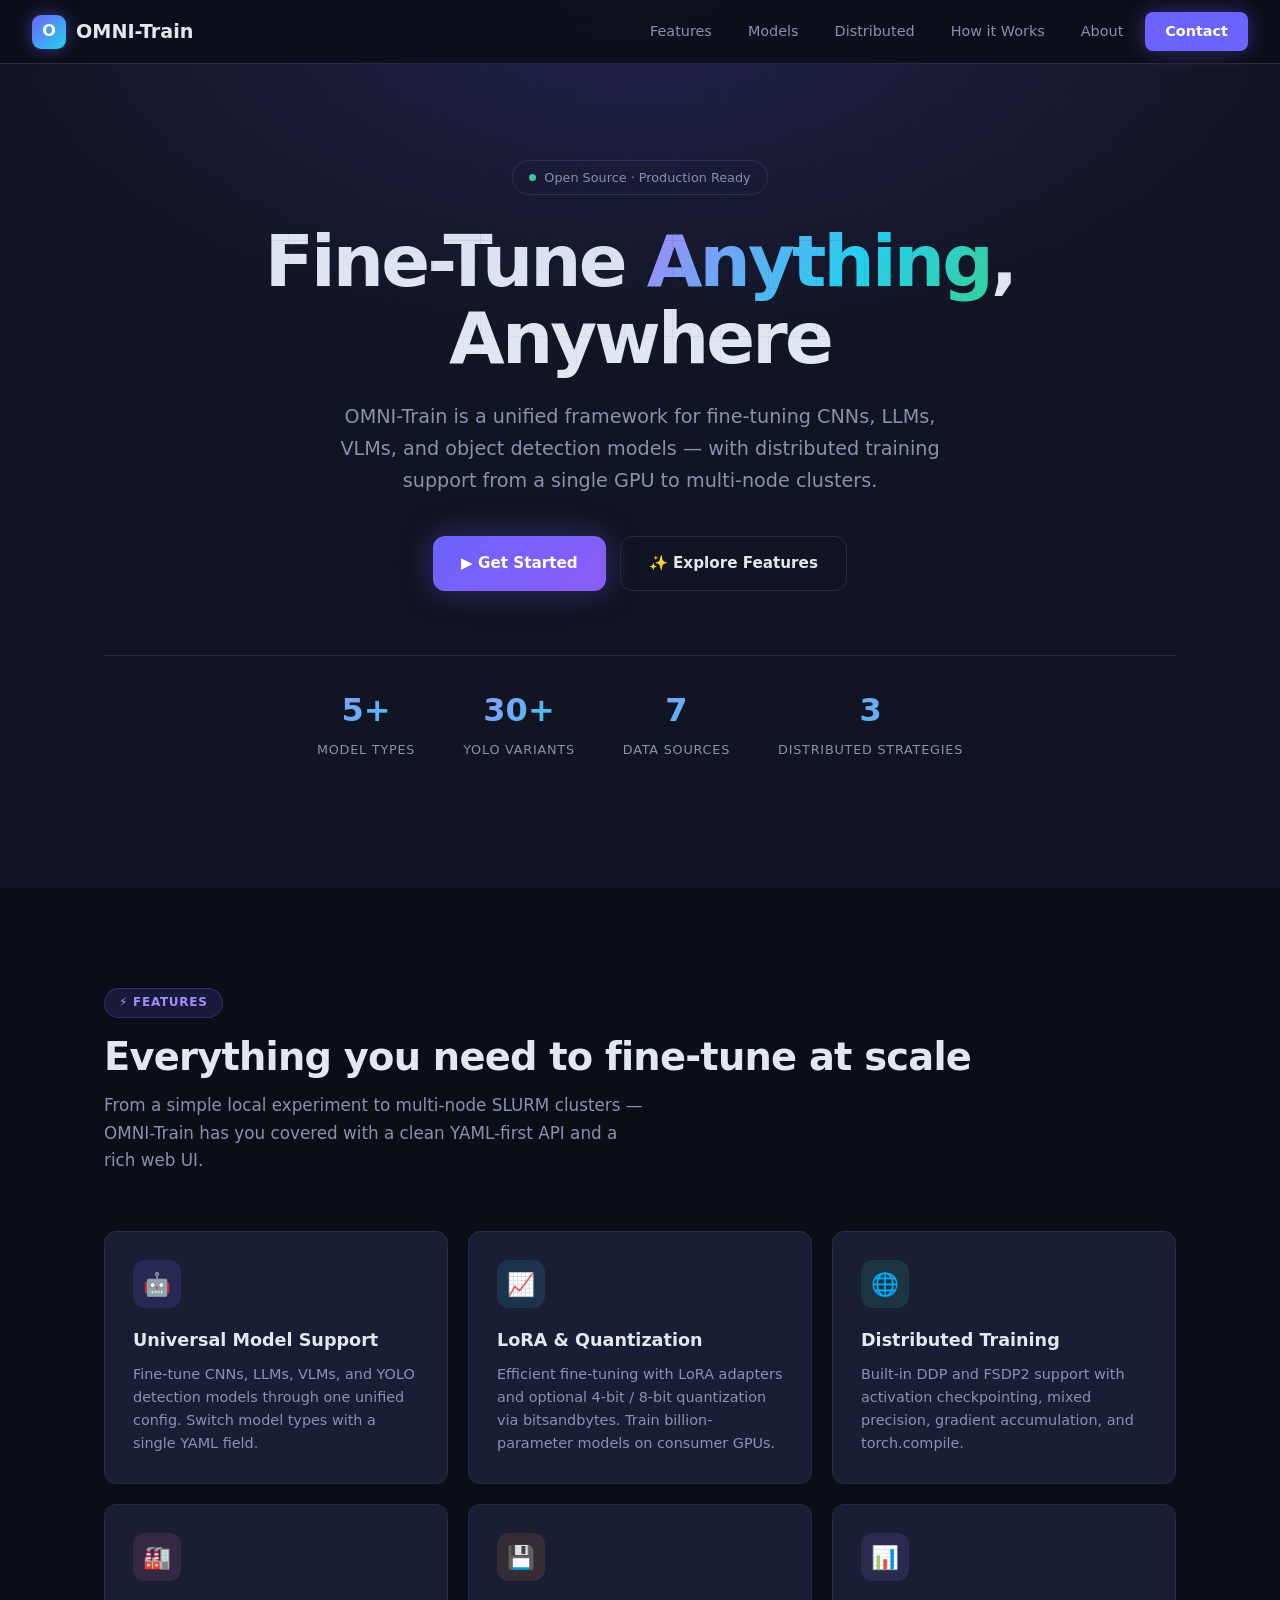
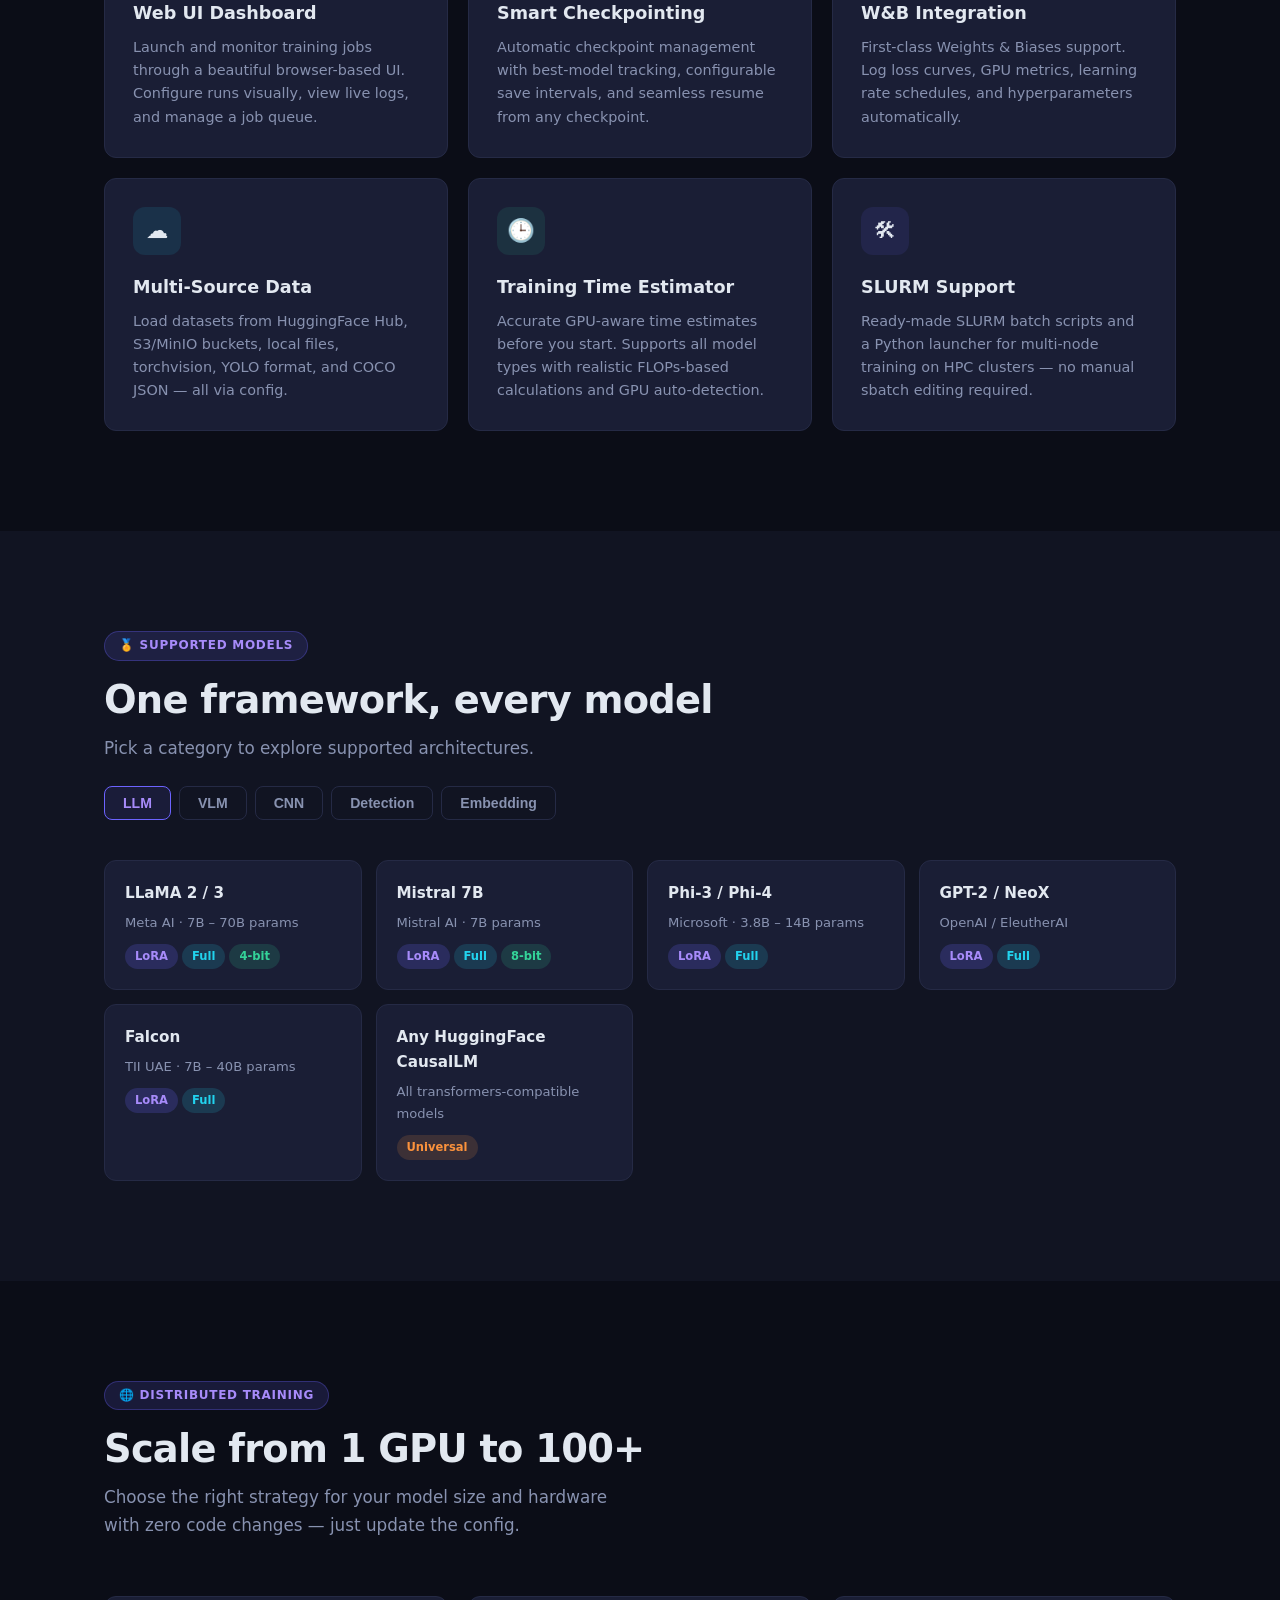
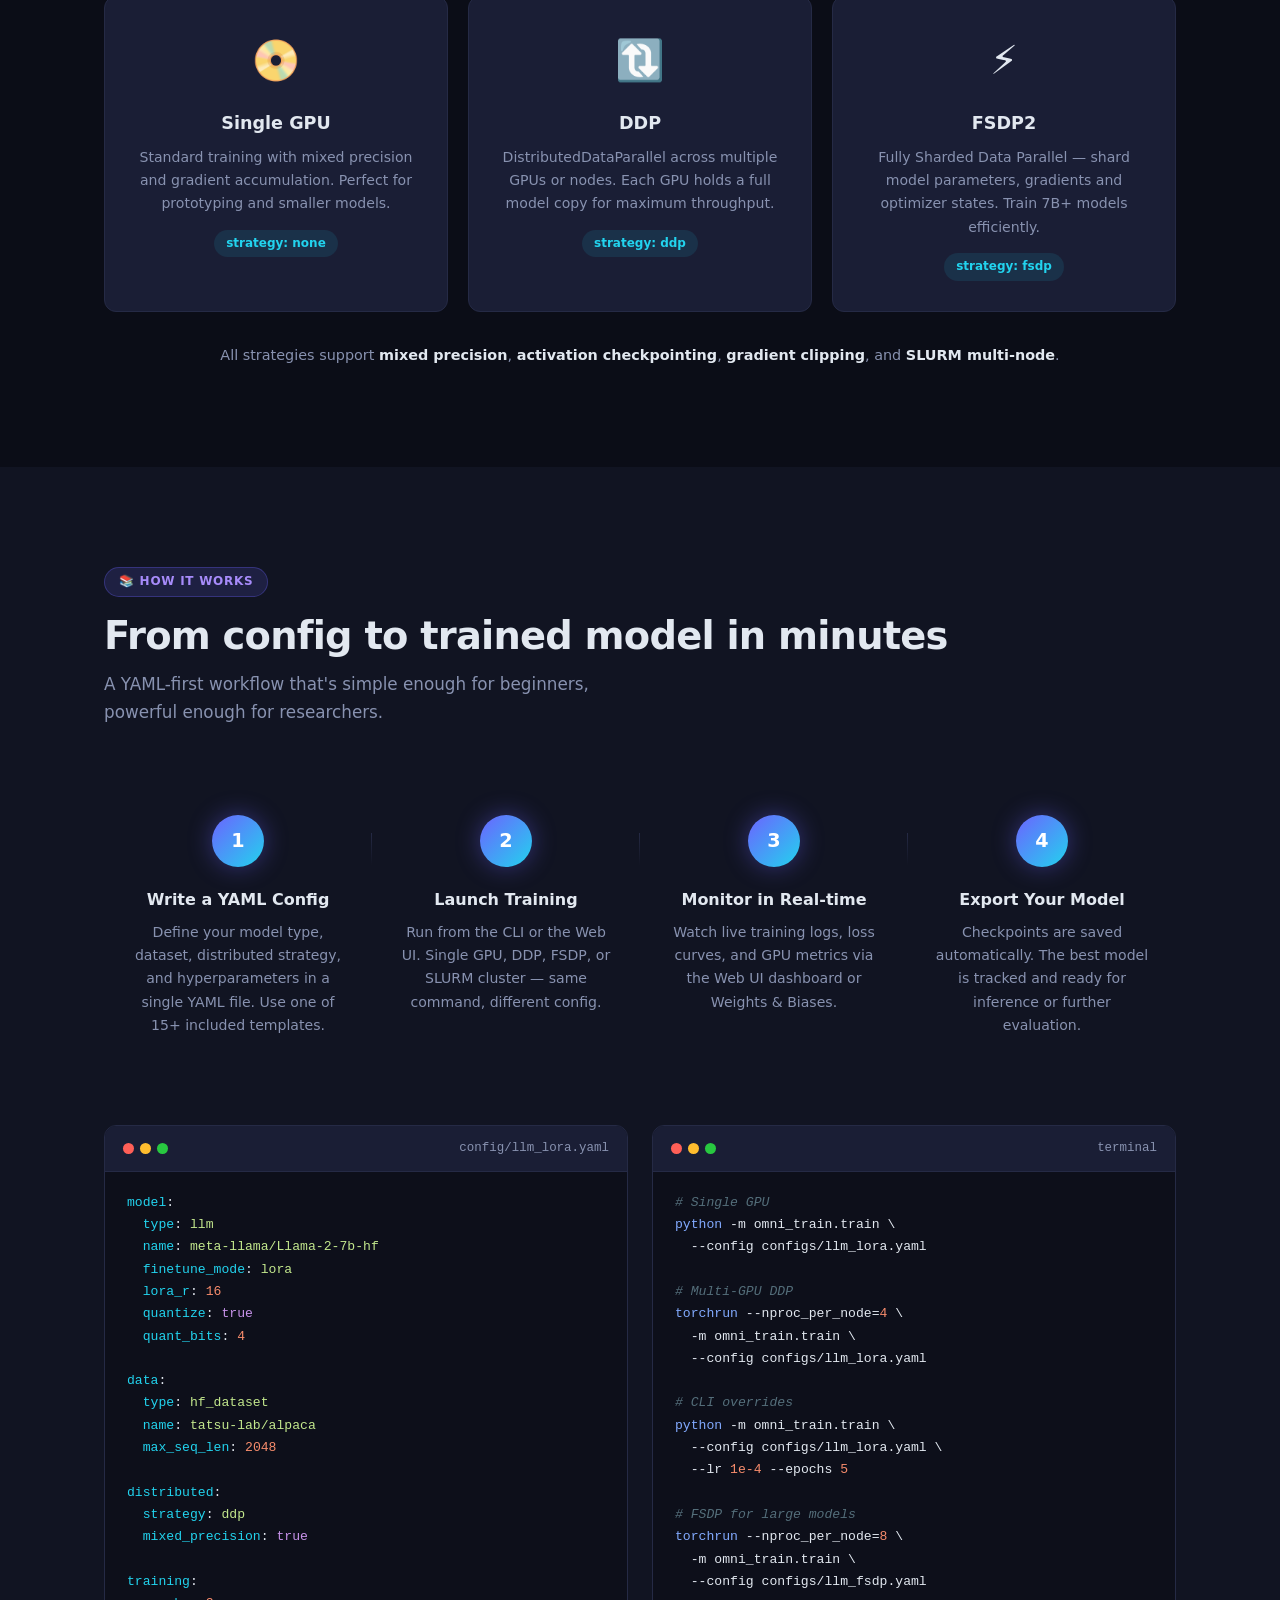
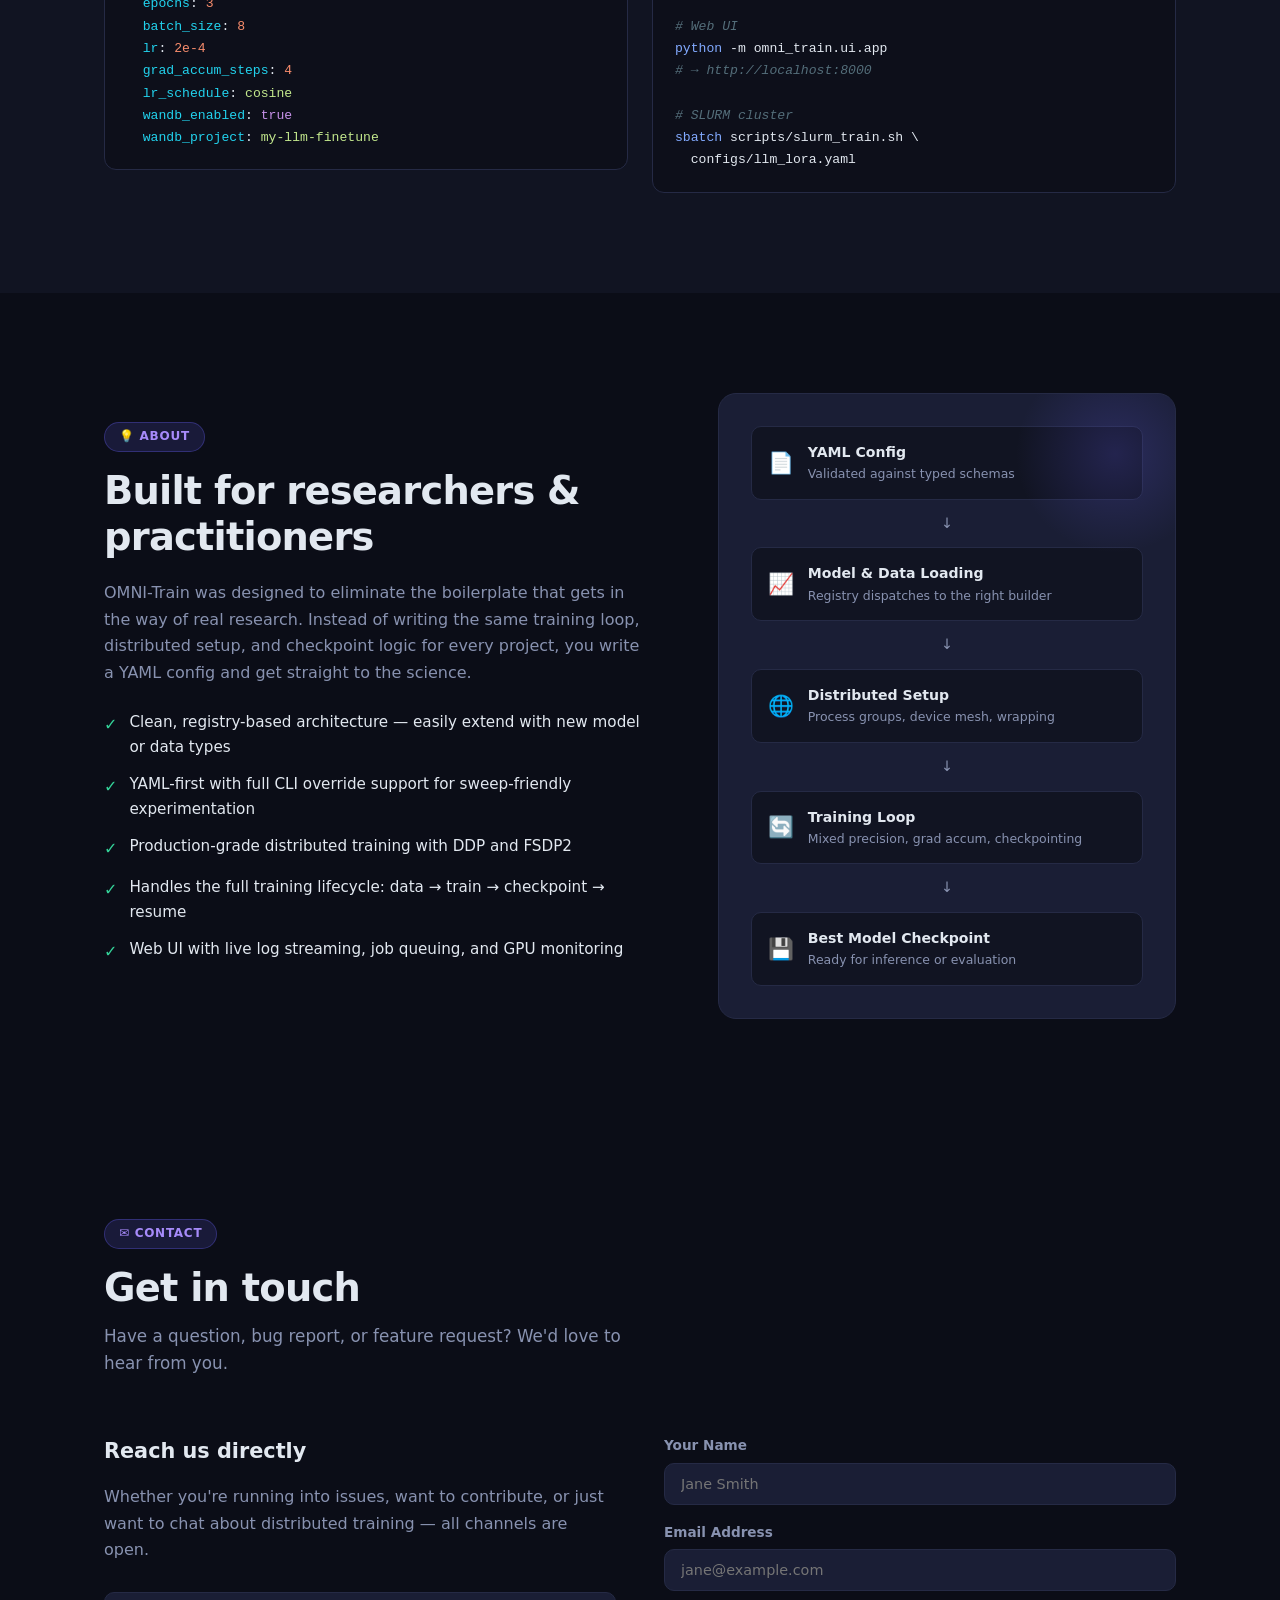
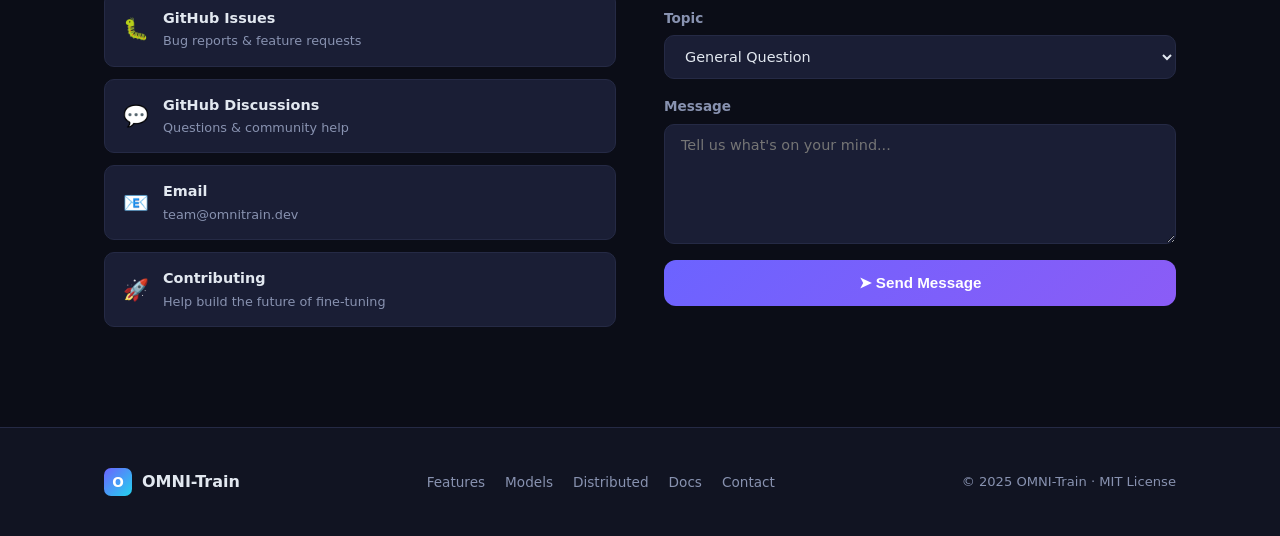
==== site/index.html @ 0132df5e "Fix error handling for FSDP and quantization configuration Updated the error handling in the build_a" ====
<!DOCTYPE html>
<html lang="en">
<head>
  <meta charset="UTF-8" />
  <meta name="viewport" content="width=device-width, initial-scale=1.0" />
  <title>OMNI-Train — Fine-Tune Anything, Anywhere</title>
  <style>
    /* ── Reset & Base ── */
    *, *::before, *::after { box-sizing: border-box; margin: 0; padding: 0; }
    :root {
      --bg:        #0b0d17;
      --bg2:       #111422;
      --bg3:       #161929;
      --card:      #1a1e35;
      --border:    #252a45;
      --accent:    #6c63ff;
      --accent2:   #a78bfa;
      --teal:      #22d3ee;
      --green:     #34d399;
      --pink:      #f472b6;
      --orange:    #fb923c;
      --text:      #e2e8f0;
      --muted:     #8892b0;
      --radius:    12px;
      --shadow:    0 8px 32px rgba(0,0,0,.45);
    }
    html { scroll-behavior: smooth; }
    body {
      background: var(--bg);
      color: var(--text);
      font-family: 'Segoe UI', system-ui, -apple-system, sans-serif;
      line-height: 1.65;
      overflow-x: hidden;
    }
    a { color: var(--accent2); text-decoration: none; transition: color .2s; }
    a:hover { color: var(--teal); }

    /* ── Scrollbar ── */
    ::-webkit-scrollbar { width: 6px; }
    ::-webkit-scrollbar-track { background: var(--bg); }
    ::-webkit-scrollbar-thumb { background: var(--border); border-radius: 99px; }

    /* ── Utilities ── */
    .container { max-width: 1120px; margin: 0 auto; padding: 0 24px; }
    .tag {
      display: inline-block;
      padding: 4px 14px;
      border-radius: 99px;
      font-size: .75rem;
      font-weight: 600;
      letter-spacing: .06em;
      text-transform: uppercase;
      background: rgba(108,99,255,.15);
      color: var(--accent2);
      border: 1px solid rgba(108,99,255,.3);
      margin-bottom: 16px;
    }
    .section-title {
      font-size: clamp(1.75rem, 3vw, 2.5rem);
      font-weight: 800;
      letter-spacing: -.02em;
      line-height: 1.2;
      margin-bottom: 12px;
    }
    .section-sub {
      color: var(--muted);
      font-size: 1.05rem;
      max-width: 540px;
    }

    /* ── Navbar ── */
    nav {
      position: fixed; top: 0; left: 0; right: 0; z-index: 100;
      display: flex; align-items: center; justify-content: space-between;
      padding: 0 32px; height: 64px;
      background: rgba(11,13,23,.85);
      backdrop-filter: blur(16px);
      border-bottom: 1px solid var(--border);
      transition: box-shadow .3s;
    }
    nav.scrolled { box-shadow: 0 4px 24px rgba(0,0,0,.5); }
    .nav-logo {
      display: flex; align-items: center; gap: 10px;
      font-size: 1.2rem; font-weight: 800; color: var(--text);
    }
    .nav-logo .logo-icon {
      width: 34px; height: 34px; border-radius: 9px;
      background: linear-gradient(135deg, var(--accent), var(--teal));
      display: flex; align-items: center; justify-content: center;
      font-size: 1rem; font-weight: 900; color: #fff;
      box-shadow: 0 0 16px rgba(108,99,255,.5);
    }
    .nav-links { display: flex; align-items: center; gap: 8px; }
    .nav-links a {
      color: var(--muted);
      padding: 6px 14px;
      border-radius: 8px;
      font-size: .9rem;
      font-weight: 500;
      transition: all .2s;
    }
    .nav-links a:hover { color: var(--text); background: var(--bg3); }
    .nav-cta {
      background: var(--accent) !important;
      color: #fff !important;
      font-weight: 600 !important;
      padding: 8px 20px !important;
      box-shadow: 0 0 20px rgba(108,99,255,.4);
    }
    .nav-cta:hover { background: var(--accent2) !important; box-shadow: 0 0 28px rgba(108,99,255,.6) !important; }
    .hamburger { display: none; flex-direction: column; gap: 5px; cursor: pointer; }
    .hamburger span { display: block; width: 24px; height: 2px; background: var(--text); border-radius: 2px; transition: all .3s; }

    /* ── Hero ── */
    #hero {
      position: relative;
      padding: 160px 0 100px;
      text-align: center;
      overflow: hidden;
    }
    .hero-glow {
      position: absolute; inset: 0; pointer-events: none;
      background: radial-gradient(ellipse 80% 60% at 50% 0%, rgba(108,99,255,.18) 0%, transparent 70%);
    }
    .hero-grid {
      position: absolute; inset: 0; pointer-events: none;
      background-image:
        linear-gradient(var(--border) 1px, transparent 1px),
        linear-gradient(90deg, var(--border) 1px, transparent 1px);
      background-size: 48px 48px;
      opacity: .25;
      mask-image: radial-gradient(ellipse 70% 60% at 50% 0%, black 0%, transparent 80%);
    }
    .hero-badge {
      display: inline-flex; align-items: center; gap: 8px;
      padding: 6px 16px; border-radius: 99px;
      border: 1px solid var(--border);
      background: var(--bg2);
      font-size: .8rem; color: var(--muted);
      margin-bottom: 28px;
    }
    .hero-badge .dot { width: 7px; height: 7px; border-radius: 50%; background: var(--green); animation: pulse 2s infinite; }
    @keyframes pulse { 0%,100%{opacity:1} 50%{opacity:.4} }
    h1 {
      font-size: clamp(2.4rem, 6vw, 4.5rem);
      font-weight: 900;
      letter-spacing: -.04em;
      line-height: 1.07;
      margin-bottom: 24px;
    }
    h1 .grad {
      background: linear-gradient(120deg, var(--accent2) 0%, var(--teal) 60%, var(--green) 100%);
      -webkit-background-clip: text; -webkit-text-fill-color: transparent;
      background-clip: text;
    }
    .hero-sub {
      font-size: clamp(1rem, 2vw, 1.2rem);
      color: var(--muted);
      max-width: 620px;
      margin: 0 auto 40px;
    }
    .hero-btns { display: flex; gap: 14px; justify-content: center; flex-wrap: wrap; margin-bottom: 64px; }
    .btn {
      display: inline-flex; align-items: center; gap: 8px;
      padding: 14px 28px; border-radius: var(--radius);
      font-weight: 700; font-size: .95rem;
      transition: all .25s; cursor: pointer; border: none;
    }
    .btn-primary {
      background: linear-gradient(135deg, var(--accent), #8b5cf6);
      color: #fff;
      box-shadow: 0 0 32px rgba(108,99,255,.35);
    }
    .btn-primary:hover { transform: translateY(-2px); box-shadow: 0 0 48px rgba(108,99,255,.55); color: #fff; }
    .btn-outline {
      background: transparent;
      border: 1.5px solid var(--border);
      color: var(--text);
    }
    .btn-outline:hover { border-color: var(--accent2); color: var(--accent2); transform: translateY(-2px); }
    .hero-stats {
      display: flex; justify-content: center; gap: 48px; flex-wrap: wrap;
      padding: 28px 0;
      border-top: 1px solid var(--border);
    }
    .stat { text-align: center; }
    .stat-val { font-size: 2rem; font-weight: 800; background: linear-gradient(135deg, var(--accent2), var(--teal)); -webkit-background-clip: text; -webkit-text-fill-color: transparent; background-clip: text; }
    .stat-label { font-size: .8rem; color: var(--muted); text-transform: uppercase; letter-spacing: .06em; margin-top: 2px; }

    /* ── Section base ── */
    section { padding: 100px 0; }
    section:nth-child(even) { background: var(--bg2); }

    /* ── Features ── */
    .features-grid {
      display: grid;
      grid-template-columns: repeat(auto-fit, minmax(300px, 1fr));
      gap: 20px;
      margin-top: 56px;
    }
    .feature-card {
      background: var(--card);
      border: 1px solid var(--border);
      border-radius: var(--radius);
      padding: 28px;
      transition: all .3s;
      position: relative;
      overflow: hidden;
    }
    .feature-card::before {
      content: '';
      position: absolute; inset: 0;
      background: linear-gradient(135deg, rgba(108,99,255,.06) 0%, transparent 60%);
      opacity: 0; transition: opacity .3s;
    }
    .feature-card:hover { border-color: rgba(108,99,255,.5); transform: translateY(-4px); box-shadow: var(--shadow); }
    .feature-card:hover::before { opacity: 1; }
    .feature-icon {
      width: 48px; height: 48px; border-radius: 12px;
      display: flex; align-items: center; justify-content: center;
      font-size: 1.4rem; margin-bottom: 18px;
    }
    .feature-card h3 { font-size: 1.1rem; font-weight: 700; margin-bottom: 8px; }
    .feature-card p { color: var(--muted); font-size: .9rem; line-height: 1.6; }

    /* ── Models Table ── */
    .models-header { display: flex; justify-content: space-between; align-items: flex-end; flex-wrap: wrap; gap: 24px; margin-bottom: 40px; }
    .models-tabs { display: flex; gap: 8px; flex-wrap: wrap; }
    .tab-btn {
      padding: 8px 18px; border-radius: 8px; border: 1.5px solid var(--border);
      background: transparent; color: var(--muted); font-size: .88rem; font-weight: 600;
      cursor: pointer; transition: all .2s;
    }
    .tab-btn.active, .tab-btn:hover { border-color: var(--accent); color: var(--accent2); background: rgba(108,99,255,.1); }
    .model-panels > div { display: none; }
    .model-panels > div.active { display: block; }
    .model-grid {
      display: grid;
      grid-template-columns: repeat(auto-fit, minmax(220px, 1fr));
      gap: 14px;
    }
    .model-card {
      background: var(--card); border: 1px solid var(--border); border-radius: var(--radius);
      padding: 20px; transition: all .25s;
    }
    .model-card:hover { border-color: var(--accent); transform: translateY(-2px); }
    .model-card .model-name { font-weight: 700; font-size: .95rem; margin-bottom: 6px; }
    .model-card .model-meta { color: var(--muted); font-size: .82rem; }
    .pill {
      display: inline-block; padding: 3px 10px; border-radius: 99px;
      font-size: .72rem; font-weight: 600; margin-top: 10px; margin-right: 4px;
    }
    .pill-purple { background: rgba(108,99,255,.2); color: var(--accent2); }
    .pill-teal   { background: rgba(34,211,238,.15); color: var(--teal); }
    .pill-green  { background: rgba(52,211,153,.15); color: var(--green); }
    .pill-pink   { background: rgba(244,114,182,.15); color: var(--pink); }
    .pill-orange { background: rgba(251,146,60,.15);  color: var(--orange); }

    /* ── How it works ── */
    .steps {
      display: grid;
      grid-template-columns: repeat(auto-fit, minmax(220px, 1fr));
      gap: 0;
      margin-top: 56px;
      position: relative;
    }
    .step {
      padding: 32px 24px;
      text-align: center;
      position: relative;
    }
    .step:not(:last-child)::after {
      content: '';
      position: absolute; top: 50px; right: 0;
      width: 1px; height: 32px;
      background: linear-gradient(180deg, var(--border), transparent);
    }
    .step-num {
      width: 52px; height: 52px; border-radius: 50%;
      background: linear-gradient(135deg, var(--accent), var(--teal));
      display: flex; align-items: center; justify-content: center;
      font-size: 1.2rem; font-weight: 900; color: #fff;
      margin: 0 auto 20px;
      box-shadow: 0 0 24px rgba(108,99,255,.4);
    }
    .step h3 { font-size: 1rem; font-weight: 700; margin-bottom: 8px; }
    .step p { color: var(--muted); font-size: .88rem; }

    /* ── Code snippet ── */
    .code-showcase {
      display: grid;
      grid-template-columns: 1fr 1fr;
      gap: 24px;
      margin-top: 56px;
      align-items: start;
    }
    .code-block {
      background: #0d0f1a;
      border: 1px solid var(--border);
      border-radius: var(--radius);
      overflow: hidden;
    }
    .code-header {
      display: flex; align-items: center; justify-content: space-between;
      padding: 12px 18px;
      border-bottom: 1px solid var(--border);
      background: var(--card);
    }
    .code-header .dots { display: flex; gap: 6px; }
    .code-header .dots span { width: 11px; height: 11px; border-radius: 50%; }
    .code-header .dots span:nth-child(1) { background: #ff5f57; }
    .code-header .dots span:nth-child(2) { background: #ffbd2e; }
    .code-header .dots span:nth-child(3) { background: #28c840; }
    .code-label { font-size: .78rem; color: var(--muted); font-family: monospace; }
    pre {
      padding: 20px 22px;
      font-family: 'Cascadia Code', 'Fira Code', 'Consolas', monospace;
      font-size: .82rem;
      line-height: 1.7;
      overflow-x: auto;
      tab-size: 2;
    }
    .kw   { color: #c792ea; }
    .str  { color: #c3e88d; }
    .cmt  { color: #546e7a; font-style: italic; }
    .fn   { color: #82aaff; }
    .num  { color: #f78c6c; }
    .key  { color: var(--teal); }

    /* ── Distributed ── */
    .dist-grid {
      display: grid;
      grid-template-columns: repeat(3, 1fr);
      gap: 20px;
      margin-top: 56px;
    }
    .dist-card {
      background: var(--card); border: 1px solid var(--border); border-radius: var(--radius);
      padding: 30px 24px; text-align: center;
      transition: all .3s;
    }
    .dist-card:hover { border-color: var(--teal); transform: translateY(-3px); box-shadow: 0 8px 32px rgba(34,211,238,.1); }
    .dist-icon { font-size: 2.5rem; margin-bottom: 16px; }
    .dist-card h3 { font-size: 1.1rem; font-weight: 700; margin-bottom: 8px; }
    .dist-card p { color: var(--muted); font-size: .88rem; }
    .dist-tag { display: inline-block; margin-top: 14px; font-size: .75rem; font-weight: 700; color: var(--teal); background: rgba(34,211,238,.1); padding: 4px 12px; border-radius: 99px; }

    /* ── About ── */
    .about-grid {
      display: grid;
      grid-template-columns: 1.2fr 1fr;
      gap: 64px;
      align-items: center;
    }
    .about-text h2 { font-size: clamp(1.75rem, 3vw, 2.5rem); font-weight: 800; line-height: 1.2; margin-bottom: 20px; }
    .about-text p { color: var(--muted); margin-bottom: 16px; }
    .about-list { list-style: none; margin: 24px 0; display: flex; flex-direction: column; gap: 12px; }
    .about-list li { display: flex; align-items: flex-start; gap: 12px; font-size: .95rem; }
    .about-list li .check { color: var(--green); font-size: 1rem; margin-top: 2px; flex-shrink: 0; }
    .about-visual {
      background: var(--card); border: 1px solid var(--border); border-radius: 18px;
      padding: 32px; position: relative; overflow: hidden;
    }
    .about-visual::before {
      content: '';
      position: absolute; top: -40px; right: -40px;
      width: 200px; height: 200px; border-radius: 50%;
      background: radial-gradient(circle, rgba(108,99,255,.2), transparent 70%);
    }
    .pipeline {
      display: flex; flex-direction: column; gap: 12px;
    }
    .pipe-step {
      display: flex; align-items: center; gap: 14px;
      padding: 14px 16px; border-radius: 10px;
      background: var(--bg2); border: 1px solid var(--border);
    }
    .pipe-step .pipe-icon { font-size: 1.3rem; }
    .pipe-step .pipe-label { font-size: .88rem; font-weight: 600; }
    .pipe-step .pipe-desc { font-size: .78rem; color: var(--muted); }
    .pipe-arrow { text-align: center; color: var(--muted); font-size: .9rem; }

    /* ── Contact ── */
    #contact { background: var(--bg); }
    .contact-grid {
      display: grid;
      grid-template-columns: 1fr 1fr;
      gap: 48px;
      margin-top: 56px;
    }
    .contact-info h3 { font-size: 1.3rem; font-weight: 700; margin-bottom: 16px; }
    .contact-info p { color: var(--muted); margin-bottom: 28px; }
    .contact-links { display: flex; flex-direction: column; gap: 12px; }
    .contact-link {
      display: flex; align-items: center; gap: 14px;
      padding: 14px 18px; border-radius: 10px;
      background: var(--card); border: 1px solid var(--border);
      color: var(--text); font-size: .9rem; font-weight: 500;
      transition: all .2s;
    }
    .contact-link:hover { border-color: var(--accent); transform: translateX(4px); color: var(--text); }
    .contact-link .cl-icon { font-size: 1.3rem; }
    .contact-form { display: flex; flex-direction: column; gap: 16px; }
    .form-group { display: flex; flex-direction: column; gap: 6px; }
    .form-group label { font-size: .85rem; font-weight: 600; color: var(--muted); }
    .form-group input, .form-group textarea, .form-group select {
      padding: 12px 16px; border-radius: 10px;
      background: var(--card); border: 1.5px solid var(--border);
      color: var(--text); font-size: .9rem; font-family: inherit;
      transition: border-color .2s; resize: vertical;
      outline: none;
    }
    .form-group input:focus, .form-group textarea:focus, .form-group select:focus { border-color: var(--accent); }
    .form-group textarea { min-height: 120px; }
    .form-group select option { background: var(--card); }
    .form-submit {
      display: inline-flex; align-items: center; justify-content: center; gap: 8px;
      padding: 14px 28px; border-radius: var(--radius);
      background: linear-gradient(135deg, var(--accent), #8b5cf6);
      color: #fff; font-weight: 700; font-size: .95rem;
      border: none; cursor: pointer; transition: all .25s;
      width: 100%;
    }
    .form-submit:hover { transform: translateY(-2px); box-shadow: 0 8px 24px rgba(108,99,255,.4); }
    .form-msg { display: none; padding: 12px 16px; border-radius: 10px; font-size: .9rem; font-weight: 600; }
    .form-msg.success { background: rgba(52,211,153,.15); color: var(--green); border: 1px solid rgba(52,211,153,.3); display: block; }
    .form-msg.error { background: rgba(248,113,113,.15); color: #f87171; border: 1px solid rgba(248,113,113,.3); display: block; }

    /* ── Footer ── */
    footer {
      background: var(--bg2);
      border-top: 1px solid var(--border);
      padding: 40px 0;
    }
    .footer-inner {
      display: flex; align-items: center; justify-content: space-between;
      flex-wrap: wrap; gap: 20px;
    }
    .footer-logo { display: flex; align-items: center; gap: 10px; font-weight: 800; font-size: 1rem; color: var(--text); }
    .footer-logo .logo-icon { width: 28px; height: 28px; border-radius: 7px; background: linear-gradient(135deg, var(--accent), var(--teal)); display: flex; align-items: center; justify-content: center; font-weight: 900; font-size: .85rem; color: #fff; }
    .footer-links { display: flex; gap: 20px; flex-wrap: wrap; }
    .footer-links a { color: var(--muted); font-size: .85rem; transition: color .2s; }
    .footer-links a:hover { color: var(--text); }
    .footer-right { color: var(--muted); font-size: .82rem; }

    /* ── Responsive ── */
    @media (max-width: 768px) {
      nav { padding: 0 18px; }
      .nav-links { display: none; position: fixed; top: 64px; left: 0; right: 0; background: var(--bg2); border-bottom: 1px solid var(--border); flex-direction: column; padding: 16px; gap: 4px; }
      .nav-links.open { display: flex; }
      .nav-links a { padding: 12px 16px; }
      .hamburger { display: flex; }
      h1 { font-size: 2.2rem; }
      .code-showcase { grid-template-columns: 1fr; }
      .about-grid { grid-template-columns: 1fr; }
      .contact-grid { grid-template-columns: 1fr; }
      .dist-grid { grid-template-columns: 1fr; }
      .steps { grid-template-columns: 1fr 1fr; }
      .hero-stats { gap: 28px; }
    }
    @media (max-width: 480px) {
      .steps { grid-template-columns: 1fr; }
      .step:not(:last-child)::after { display: none; }
    }

    /* ── Scroll reveal ── */
    .reveal { opacity: 0; transform: translateY(28px); transition: opacity .6s ease, transform .6s ease; }
    .reveal.visible { opacity: 1; transform: none; }

    /* ── Gradient border card ── */
    .grad-border {
      background: linear-gradient(var(--card), var(--card)) padding-box,
                  linear-gradient(135deg, var(--accent), var(--teal)) border-box;
      border: 1.5px solid transparent;
    }
  </style>
</head>
<body>

<!-- ── Navbar ── -->
<nav id="navbar">
  <div class="nav-logo">
    <div class="logo-icon">O</div>
    OMNI-Train
  </div>
  <div class="nav-links" id="navLinks">
    <a href="#features">Features</a>
    <a href="#models">Models</a>
    <a href="#distributed">Distributed</a>
    <a href="#how-it-works">How it Works</a>
    <a href="#about">About</a>
    <a href="#contact" class="nav-cta">Contact</a>
  </div>
  <div class="hamburger" id="hamburger" onclick="toggleMenu()">
    <span></span><span></span><span></span>
  </div>
</nav>

<!-- ── Hero ── -->
<section id="hero">
  <div class="hero-glow"></div>
  <div class="hero-grid"></div>
  <div class="container">
    <div class="hero-badge">
      <span class="dot"></span>
      Open Source · Production Ready
    </div>
    <h1>
      Fine-Tune <span class="grad">Anything</span>,<br>Anywhere
    </h1>
    <p class="hero-sub">
      OMNI-Train is a unified framework for fine-tuning CNNs, LLMs, VLMs,
      and object detection models — with distributed training support from
      a single GPU to multi-node clusters.
    </p>
    <div class="hero-btns">
      <a href="#how-it-works" class="btn btn-primary">
        &#9654; Get Started
      </a>
      <a href="#features" class="btn btn-outline">
        &#10024; Explore Features
      </a>
    </div>
    <div class="hero-stats">
      <div class="stat">
        <div class="stat-val">5+</div>
        <div class="stat-label">Model Types</div>
      </div>
      <div class="stat">
        <div class="stat-val">30+</div>
        <div class="stat-label">YOLO Variants</div>
      </div>
      <div class="stat">
        <div class="stat-val">7</div>
        <div class="stat-label">Data Sources</div>
      </div>
      <div class="stat">
        <div class="stat-val">3</div>
        <div class="stat-label">Distributed Strategies</div>
      </div>
    </div>
  </div>
</section>

<!-- ── Features ── -->
<section id="features">
  <div class="container">
    <span class="tag">&#9889; Features</span>
    <h2 class="section-title">Everything you need to fine-tune at scale</h2>
    <p class="section-sub">
      From a simple local experiment to multi-node SLURM clusters — OMNI-Train has you covered with a clean YAML-first API and a rich web UI.
    </p>
    <div class="features-grid">

      <div class="feature-card reveal">
        <div class="feature-icon" style="background:rgba(108,99,255,.15)">&#129302;</div>
        <h3>Universal Model Support</h3>
        <p>Fine-tune CNNs, LLMs, VLMs, and YOLO detection models through one unified config. Switch model types with a single YAML field.</p>
      </div>

      <div class="feature-card reveal">
        <div class="feature-icon" style="background:rgba(34,211,238,.12)">&#128200;</div>
        <h3>LoRA &amp; Quantization</h3>
        <p>Efficient fine-tuning with LoRA adapters and optional 4-bit / 8-bit quantization via bitsandbytes. Train billion-parameter models on consumer GPUs.</p>
      </div>

      <div class="feature-card reveal">
        <div class="feature-icon" style="background:rgba(52,211,153,.12)">&#127760;</div>
        <h3>Distributed Training</h3>
        <p>Built-in DDP and FSDP2 support with activation checkpointing, mixed precision, gradient accumulation, and torch.compile.</p>
      </div>

      <div class="feature-card reveal">
        <div class="feature-icon" style="background:rgba(244,114,182,.12)">&#127981;</div>
        <h3>Web UI Dashboard</h3>
        <p>Launch and monitor training jobs through a beautiful browser-based UI. Configure runs visually, view live logs, and manage a job queue.</p>
      </div>

      <div class="feature-card reveal">
        <div class="feature-icon" style="background:rgba(251,146,60,.12)">&#128190;</div>
        <h3>Smart Checkpointing</h3>
        <p>Automatic checkpoint management with best-model tracking, configurable save intervals, and seamless resume from any checkpoint.</p>
      </div>

      <div class="feature-card reveal">
        <div class="feature-icon" style="background:rgba(167,139,250,.12)">&#128202;</div>
        <h3>W&amp;B Integration</h3>
        <p>First-class Weights &amp; Biases support. Log loss curves, GPU metrics, learning rate schedules, and hyperparameters automatically.</p>
      </div>

      <div class="feature-card reveal">
        <div class="feature-icon" style="background:rgba(34,211,238,.1)">&#9729;</div>
        <h3>Multi-Source Data</h3>
        <p>Load datasets from HuggingFace Hub, S3/MinIO buckets, local files, torchvision, YOLO format, and COCO JSON — all via config.</p>
      </div>

      <div class="feature-card reveal">
        <div class="feature-icon" style="background:rgba(52,211,153,.1)">&#128338;</div>
        <h3>Training Time Estimator</h3>
        <p>Accurate GPU-aware time estimates before you start. Supports all model types with realistic FLOPs-based calculations and GPU auto-detection.</p>
      </div>

      <div class="feature-card reveal">
        <div class="feature-icon" style="background:rgba(108,99,255,.1)">&#128736;</div>
        <h3>SLURM Support</h3>
        <p>Ready-made SLURM batch scripts and a Python launcher for multi-node training on HPC clusters — no manual sbatch editing required.</p>
      </div>

    </div>
  </div>
</section>

<!-- ── Models ── -->
<section id="models">
  <div class="container">
    <div class="models-header">
      <div>
        <span class="tag">&#127941; Supported Models</span>
        <h2 class="section-title">One framework, every model</h2>
        <p class="section-sub">Pick a category to explore supported architectures.</p>
      </div>
      <div class="models-tabs">
        <button class="tab-btn active" onclick="switchTab('llm')">LLM</button>
        <button class="tab-btn" onclick="switchTab('vlm')">VLM</button>
        <button class="tab-btn" onclick="switchTab('cnn')">CNN</button>
        <button class="tab-btn" onclick="switchTab('detection')">Detection</button>
        <button class="tab-btn" onclick="switchTab('embedding')">Embedding</button>
      </div>
    </div>

    <div class="model-panels">

      <div id="panel-llm" class="active">
        <div class="model-grid">
          <div class="model-card"><div class="model-name">LLaMA 2 / 3</div><div class="model-meta">Meta AI · 7B – 70B params</div><span class="pill pill-purple">LoRA</span><span class="pill pill-teal">Full</span><span class="pill pill-green">4-bit</span></div>
          <div class="model-card"><div class="model-name">Mistral 7B</div><div class="model-meta">Mistral AI · 7B params</div><span class="pill pill-purple">LoRA</span><span class="pill pill-teal">Full</span><span class="pill pill-green">8-bit</span></div>
          <div class="model-card"><div class="model-name">Phi-3 / Phi-4</div><div class="model-meta">Microsoft · 3.8B – 14B params</div><span class="pill pill-purple">LoRA</span><span class="pill pill-teal">Full</span></div>
          <div class="model-card"><div class="model-name">GPT-2 / NeoX</div><div class="model-meta">OpenAI / EleutherAI</div><span class="pill pill-purple">LoRA</span><span class="pill pill-teal">Full</span></div>
          <div class="model-card"><div class="model-name">Falcon</div><div class="model-meta">TII UAE · 7B – 40B params</div><span class="pill pill-purple">LoRA</span><span class="pill pill-teal">Full</span></div>
          <div class="model-card"><div class="model-name">Any HuggingFace CausalLM</div><div class="model-meta">All transformers-compatible models</div><span class="pill pill-orange">Universal</span></div>
        </div>
      </div>

      <div id="panel-vlm">
        <div class="model-grid">
          <div class="model-card"><div class="model-name">LLaVA</div><div class="model-meta">Vision-Language · 7B – 13B</div><span class="pill pill-purple">LoRA</span><span class="pill pill-teal">Full</span><span class="pill pill-green">4-bit</span></div>
          <div class="model-card"><div class="model-name">BLIP-2</div><div class="model-meta">Salesforce · Multimodal QA</div><span class="pill pill-purple">LoRA</span><span class="pill pill-teal">Full</span></div>
          <div class="model-card"><div class="model-name">Qwen-VL</div><div class="model-meta">Alibaba · Multimodal</div><span class="pill pill-purple">LoRA</span><span class="pill pill-teal">Full</span></div>
          <div class="model-card"><div class="model-name">InstructBLIP</div><div class="model-meta">Salesforce · Instruction-tuned</div><span class="pill pill-purple">LoRA</span><span class="pill pill-teal">Full</span></div>
          <div class="model-card"><div class="model-name">CogVLM</div><div class="model-meta">Zhipu AI · Visual Understanding</div><span class="pill pill-purple">LoRA</span></div>
        </div>
      </div>

      <div id="panel-cnn">
        <div class="model-grid">
          <div class="model-card"><div class="model-name">ResNet Family</div><div class="model-meta">ResNet-18/34/50/101/152</div><span class="pill pill-teal">Full</span><span class="pill pill-pink">Freeze Backbone</span></div>
          <div class="model-card"><div class="model-name">Vision Transformer</div><div class="model-meta">ViT-B/16, ViT-L/16, ViT-H/14</div><span class="pill pill-teal">Full</span></div>
          <div class="model-card"><div class="model-name">EfficientNet</div><div class="model-meta">EfficientNet-B0 to B7</div><span class="pill pill-teal">Full</span><span class="pill pill-pink">Freeze Backbone</span></div>
          <div class="model-card"><div class="model-name">ConvNeXt</div><div class="model-meta">Tiny / Small / Base / Large</div><span class="pill pill-teal">Full</span></div>
          <div class="model-card"><div class="model-name">MobileNet V3</div><div class="model-meta">Efficient edge deployment</div><span class="pill pill-teal">Full</span></div>
          <div class="model-card"><div class="model-name">All torchvision models</div><div class="model-meta">Pretrained on ImageNet</div><span class="pill pill-orange">Universal</span></div>
        </div>
      </div>

      <div id="panel-detection">
        <div class="model-grid">
          <div class="model-card"><div class="model-name">YOLOv5</div><div class="model-meta">n / s / m / l / x variants</div><span class="pill pill-orange">Ultralytics</span></div>
          <div class="model-card"><div class="model-name">YOLOv8</div><div class="model-meta">n / s / m / l / x variants</div><span class="pill pill-orange">Ultralytics</span></div>
          <div class="model-card"><div class="model-name">YOLOv9</div><div class="model-meta">t / s / m / c / e variants</div><span class="pill pill-orange">Ultralytics</span></div>
          <div class="model-card"><div class="model-name">YOLOv10</div><div class="model-meta">n / s / m / l / x variants</div><span class="pill pill-orange">Ultralytics</span></div>
          <div class="model-card"><div class="model-name">YOLOv11 / v12</div><div class="model-meta">Latest generation variants</div><span class="pill pill-orange">Ultralytics</span></div>
          <div class="model-card"><div class="model-name">RT-DETR</div><div class="model-meta">rtdetr-l / rtdetr-x</div><span class="pill pill-pink">Transformer</span></div>
          <div class="model-card"><div class="model-name">YOLO-World</div><div class="model-meta">Open-vocabulary detection</div><span class="pill pill-teal">Zero-shot</span></div>
        </div>
      </div>

      <div id="panel-embedding">
        <div class="model-grid">
          <div class="model-card"><div class="model-name">BERT / RoBERTa</div><div class="model-meta">Text embeddings · 110M – 340M</div><span class="pill pill-purple">LoRA</span><span class="pill pill-teal">InfoNCE</span><span class="pill pill-pink">Triplet</span></div>
          <div class="model-card"><div class="model-name">CLIP</div><div class="model-meta">Vision-text contrastive · OpenAI</div><span class="pill pill-orange">Contrastive</span></div>
          <div class="model-card"><div class="model-name">Sentence Transformers</div><div class="model-meta">All SBERT-compatible models</div><span class="pill pill-green">MNRL</span></div>
          <div class="model-card"><div class="model-name">ResNet Embedding</div><div class="model-meta">Vision feature extraction</div><span class="pill pill-teal">Cosine</span></div>
        </div>
      </div>

    </div>
  </div>
</section>

<!-- ── Distributed ── -->
<section id="distributed">
  <div class="container">
    <span class="tag">&#127760; Distributed Training</span>
    <h2 class="section-title">Scale from 1 GPU to 100+</h2>
    <p class="section-sub">Choose the right strategy for your model size and hardware with zero code changes — just update the config.</p>
    <div class="dist-grid reveal">

      <div class="dist-card">
        <div class="dist-icon">&#128192;</div>
        <h3>Single GPU</h3>
        <p>Standard training with mixed precision and gradient accumulation. Perfect for prototyping and smaller models.</p>
        <div class="dist-tag">strategy: none</div>
      </div>

      <div class="dist-card">
        <div class="dist-icon">&#128259;</div>
        <h3>DDP</h3>
        <p>DistributedDataParallel across multiple GPUs or nodes. Each GPU holds a full model copy for maximum throughput.</p>
        <div class="dist-tag">strategy: ddp</div>
      </div>

      <div class="dist-card">
        <div class="dist-icon">&#9889;</div>
        <h3>FSDP2</h3>
        <p>Fully Sharded Data Parallel — shard model parameters, gradients and optimizer states. Train 7B+ models efficiently.</p>
        <div class="dist-tag">strategy: fsdp</div>
      </div>

    </div>
    <div style="margin-top:32px;text-align:center;color:var(--muted);font-size:.9rem">
      All strategies support <strong style="color:var(--text)">mixed precision</strong>, <strong style="color:var(--text)">activation checkpointing</strong>, <strong style="color:var(--text)">gradient clipping</strong>, and <strong style="color:var(--text)">SLURM multi-node</strong>.
    </div>
  </div>
</section>

<!-- ── How It Works ── -->
<section id="how-it-works">
  <div class="container">
    <span class="tag">&#128218; How It Works</span>
    <h2 class="section-title">From config to trained model in minutes</h2>
    <p class="section-sub">A YAML-first workflow that's simple enough for beginners, powerful enough for researchers.</p>

    <div class="steps">
      <div class="step reveal">
        <div class="step-num">1</div>
        <h3>Write a YAML Config</h3>
        <p>Define your model type, dataset, distributed strategy, and hyperparameters in a single YAML file. Use one of 15+ included templates.</p>
      </div>
      <div class="step reveal">
        <div class="step-num">2</div>
        <h3>Launch Training</h3>
        <p>Run from the CLI or the Web UI. Single GPU, DDP, FSDP, or SLURM cluster — same command, different config.</p>
      </div>
      <div class="step reveal">
        <div class="step-num">3</div>
        <h3>Monitor in Real-time</h3>
        <p>Watch live training logs, loss curves, and GPU metrics via the Web UI dashboard or Weights &amp; Biases.</p>
      </div>
      <div class="step reveal">
        <div class="step-num">4</div>
        <h3>Export Your Model</h3>
        <p>Checkpoints are saved automatically. The best model is tracked and ready for inference or further evaluation.</p>
      </div>
    </div>

    <div class="code-showcase reveal" style="margin-top:56px">
      <div class="code-block">
        <div class="code-header">
          <div class="dots"><span></span><span></span><span></span></div>
          <span class="code-label">config/llm_lora.yaml</span>
        </div>
<pre><span class="key">model</span>:
  <span class="key">type</span>: <span class="str">llm</span>
  <span class="key">name</span>: <span class="str">meta-llama/Llama-2-7b-hf</span>
  <span class="key">finetune_mode</span>: <span class="str">lora</span>
  <span class="key">lora_r</span>: <span class="num">16</span>
  <span class="key">quantize</span>: <span class="kw">true</span>
  <span class="key">quant_bits</span>: <span class="num">4</span>

<span class="key">data</span>:
  <span class="key">type</span>: <span class="str">hf_dataset</span>
  <span class="key">name</span>: <span class="str">tatsu-lab/alpaca</span>
  <span class="key">max_seq_len</span>: <span class="num">2048</span>

<span class="key">distributed</span>:
  <span class="key">strategy</span>: <span class="str">ddp</span>
  <span class="key">mixed_precision</span>: <span class="kw">true</span>

<span class="key">training</span>:
  <span class="key">epochs</span>: <span class="num">3</span>
  <span class="key">batch_size</span>: <span class="num">8</span>
  <span class="key">lr</span>: <span class="num">2e-4</span>
  <span class="key">grad_accum_steps</span>: <span class="num">4</span>
  <span class="key">lr_schedule</span>: <span class="str">cosine</span>
  <span class="key">wandb_enabled</span>: <span class="kw">true</span>
  <span class="key">wandb_project</span>: <span class="str">my-llm-finetune</span></pre>
      </div>

      <div class="code-block">
        <div class="code-header">
          <div class="dots"><span></span><span></span><span></span></div>
          <span class="code-label">terminal</span>
        </div>
<pre><span class="cmt"># Single GPU</span>
<span class="fn">python</span> -m omni_train.train \
  --config configs/llm_lora.yaml

<span class="cmt"># Multi-GPU DDP</span>
<span class="fn">torchrun</span> --nproc_per_node=<span class="num">4</span> \
  -m omni_train.train \
  --config configs/llm_lora.yaml

<span class="cmt"># CLI overrides</span>
<span class="fn">python</span> -m omni_train.train \
  --config configs/llm_lora.yaml \
  --lr <span class="num">1e-4</span> --epochs <span class="num">5</span>

<span class="cmt"># FSDP for large models</span>
<span class="fn">torchrun</span> --nproc_per_node=<span class="num">8</span> \
  -m omni_train.train \
  --config configs/llm_fsdp.yaml

<span class="cmt"># Web UI</span>
<span class="fn">python</span> -m omni_train.ui.app
<span class="cmt"># → http://localhost:8000</span>

<span class="cmt"># SLURM cluster</span>
<span class="fn">sbatch</span> scripts/slurm_train.sh \
  configs/llm_lora.yaml</pre>
      </div>
    </div>
  </div>
</section>

<!-- ── About ── -->
<section id="about">
  <div class="container">
    <div class="about-grid">
      <div class="about-text reveal">
        <span class="tag">&#128161; About</span>
        <h2 class="section-title">Built for researchers &amp; practitioners</h2>
        <p>OMNI-Train was designed to eliminate the boilerplate that gets in the way of real research. Instead of writing the same training loop, distributed setup, and checkpoint logic for every project, you write a YAML config and get straight to the science.</p>
        <ul class="about-list">
          <li><span class="check">&#10003;</span> <span>Clean, registry-based architecture — easily extend with new model or data types</span></li>
          <li><span class="check">&#10003;</span> <span>YAML-first with full CLI override support for sweep-friendly experimentation</span></li>
          <li><span class="check">&#10003;</span> <span>Production-grade distributed training with DDP and FSDP2</span></li>
          <li><span class="check">&#10003;</span> <span>Handles the full training lifecycle: data → train → checkpoint → resume</span></li>
          <li><span class="check">&#10003;</span> <span>Web UI with live log streaming, job queuing, and GPU monitoring</span></li>
        </ul>
      </div>
      <div class="about-visual reveal">
        <div class="pipeline">
          <div class="pipe-step">
            <span class="pipe-icon">&#128196;</span>
            <div>
              <div class="pipe-label">YAML Config</div>
              <div class="pipe-desc">Validated against typed schemas</div>
            </div>
          </div>
          <div class="pipe-arrow">&#8595;</div>
          <div class="pipe-step">
            <span class="pipe-icon">&#128200;</span>
            <div>
              <div class="pipe-label">Model &amp; Data Loading</div>
              <div class="pipe-desc">Registry dispatches to the right builder</div>
            </div>
          </div>
          <div class="pipe-arrow">&#8595;</div>
          <div class="pipe-step">
            <span class="pipe-icon">&#127760;</span>
            <div>
              <div class="pipe-label">Distributed Setup</div>
              <div class="pipe-desc">Process groups, device mesh, wrapping</div>
            </div>
          </div>
          <div class="pipe-arrow">&#8595;</div>
          <div class="pipe-step">
            <span class="pipe-icon">&#128260;</span>
            <div>
              <div class="pipe-label">Training Loop</div>
              <div class="pipe-desc">Mixed precision, grad accum, checkpointing</div>
            </div>
          </div>
          <div class="pipe-arrow">&#8595;</div>
          <div class="pipe-step">
            <span class="pipe-icon">&#128190;</span>
            <div>
              <div class="pipe-label">Best Model Checkpoint</div>
              <div class="pipe-desc">Ready for inference or evaluation</div>
            </div>
          </div>
        </div>
      </div>
    </div>
  </div>
</section>

<!-- ── Contact ── -->
<section id="contact">
  <div class="container">
    <span class="tag">&#9993; Contact</span>
    <h2 class="section-title">Get in touch</h2>
    <p class="section-sub">Have a question, bug report, or feature request? We'd love to hear from you.</p>

    <div class="contact-grid">
      <div class="contact-info reveal">
        <h3>Reach us directly</h3>
        <p>Whether you're running into issues, want to contribute, or just want to chat about distributed training — all channels are open.</p>
        <div class="contact-links">
          <a href="#" class="contact-link">
            <span class="cl-icon">&#128027;</span>
            <div>
              <div style="font-weight:700">GitHub Issues</div>
              <div style="font-size:.8rem;color:var(--muted)">Bug reports &amp; feature requests</div>
            </div>
          </a>
          <a href="#" class="contact-link">
            <span class="cl-icon">&#128172;</span>
            <div>
              <div style="font-weight:700">GitHub Discussions</div>
              <div style="font-size:.8rem;color:var(--muted)">Questions &amp; community help</div>
            </div>
          </a>
          <a href="#" class="contact-link">
            <span class="cl-icon">&#128231;</span>
            <div>
              <div style="font-weight:700">Email</div>
              <div style="font-size:.8rem;color:var(--muted)">team@omnitrain.dev</div>
            </div>
          </a>
          <a href="#" class="contact-link">
            <span class="cl-icon">&#128640;</span>
            <div>
              <div style="font-weight:700">Contributing</div>
              <div style="font-size:.8rem;color:var(--muted)">Help build the future of fine-tuning</div>
            </div>
          </a>
        </div>
      </div>

      <div class="reveal">
        <form class="contact-form" id="contactForm" onsubmit="submitForm(event)">
          <div class="form-group">
            <label>Your Name</label>
            <input type="text" placeholder="Jane Smith" required />
          </div>
          <div class="form-group">
            <label>Email Address</label>
            <input type="email" placeholder="jane@example.com" required />
          </div>
          <div class="form-group">
            <label>Topic</label>
            <select>
              <option>General Question</option>
              <option>Bug Report</option>
              <option>Feature Request</option>
              <option>Contributing</option>
              <option>Enterprise / Licensing</option>
            </select>
          </div>
          <div class="form-group">
            <label>Message</label>
            <textarea placeholder="Tell us what's on your mind..." required></textarea>
          </div>
          <div class="form-msg" id="formMsg"></div>
          <button type="submit" class="form-submit">&#10148; Send Message</button>
        </form>
      </div>
    </div>
  </div>
</section>

<!-- ── Footer ── -->
<footer>
  <div class="container">
    <div class="footer-inner">
      <div class="footer-logo">
        <div class="logo-icon">O</div>
        OMNI-Train
      </div>
      <div class="footer-links">
        <a href="#features">Features</a>
        <a href="#models">Models</a>
        <a href="#distributed">Distributed</a>
        <a href="#how-it-works">Docs</a>
        <a href="#contact">Contact</a>
      </div>
      <div class="footer-right">
        &copy; 2025 OMNI-Train · MIT License
      </div>
    </div>
  </div>
</footer>

<script>
  /* ── Navbar scroll effect ── */
  const navbar = document.getElementById('navbar');
  window.addEventListener('scroll', () => {
    navbar.classList.toggle('scrolled', window.scrollY > 20);
  });

  /* ── Mobile menu ── */
  function toggleMenu() {
    document.getElementById('navLinks').classList.toggle('open');
  }
  document.getElementById('navLinks').querySelectorAll('a').forEach(a => {
    a.addEventListener('click', () => document.getElementById('navLinks').classList.remove('open'));
  });

  /* ── Model tabs ── */
  function switchTab(type) {
    document.querySelectorAll('.tab-btn').forEach(b => b.classList.remove('active'));
    document.querySelectorAll('.model-panels > div').forEach(p => p.classList.remove('active'));
    event.target.classList.add('active');
    document.getElementById('panel-' + type).classList.add('active');
  }

  /* ── Scroll reveal ── */
  const observer = new IntersectionObserver((entries) => {
    entries.forEach(e => {
      if (e.isIntersecting) { e.target.classList.add('visible'); observer.unobserve(e.target); }
    });
  }, { threshold: 0.12 });
  document.querySelectorAll('.reveal').forEach(el => observer.observe(el));

  /* ── Contact form ── */
  function submitForm(e) {
    e.preventDefault();
    const msg = document.getElementById('formMsg');
    msg.className = 'form-msg success';
    msg.textContent = '✓ Message sent! We\'ll get back to you soon.';
    e.target.reset();
    setTimeout(() => { msg.className = 'form-msg'; }, 5000);
  }

  /* ── Smooth active nav link highlight ── */
  const sections = document.querySelectorAll('section[id]');
  const navAs = document.querySelectorAll('.nav-links a[href^="#"]');
  window.addEventListener('scroll', () => {
    let current = '';
    sections.forEach(s => { if (window.scrollY >= s.offsetTop - 80) current = s.id; });
    navAs.forEach(a => {
      a.style.color = a.getAttribute('href') === '#' + current ? 'var(--accent2)' : '';
    });
  }, { passive: true });
</script>
</body>
</html>
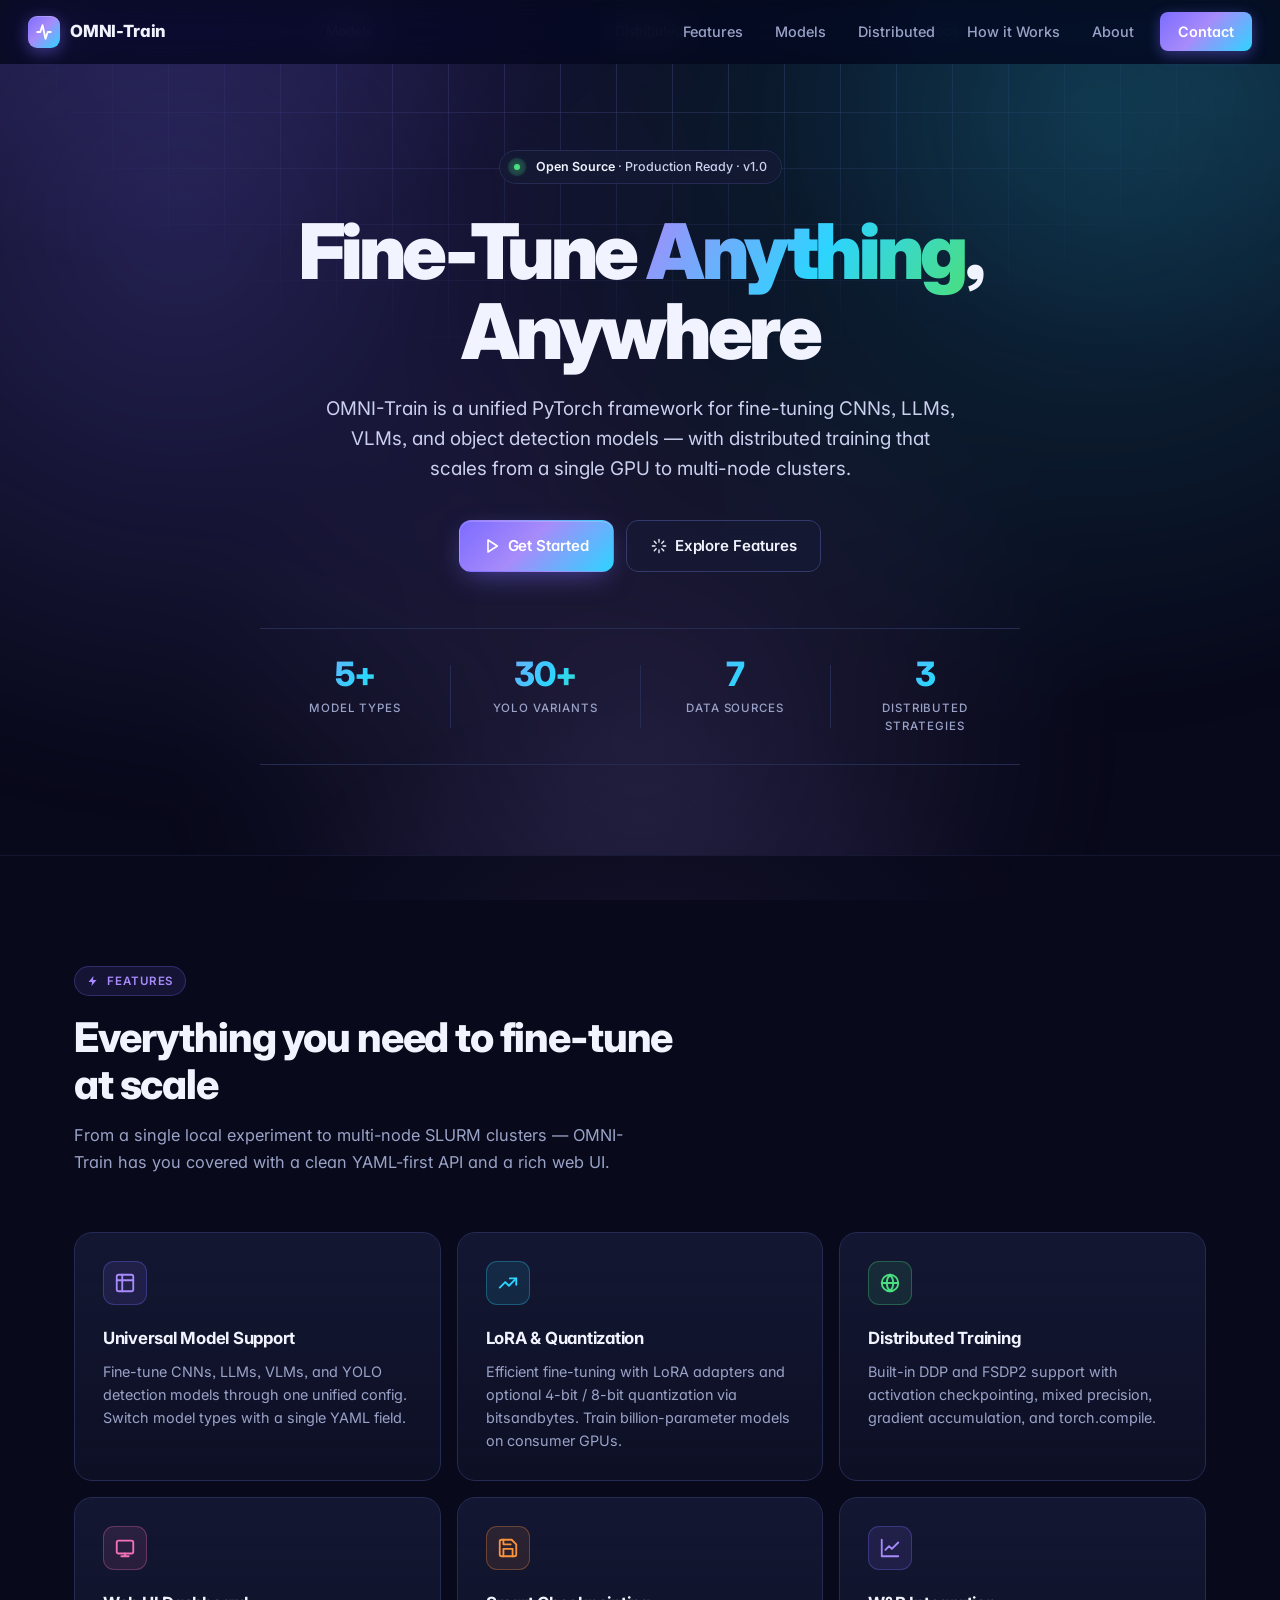
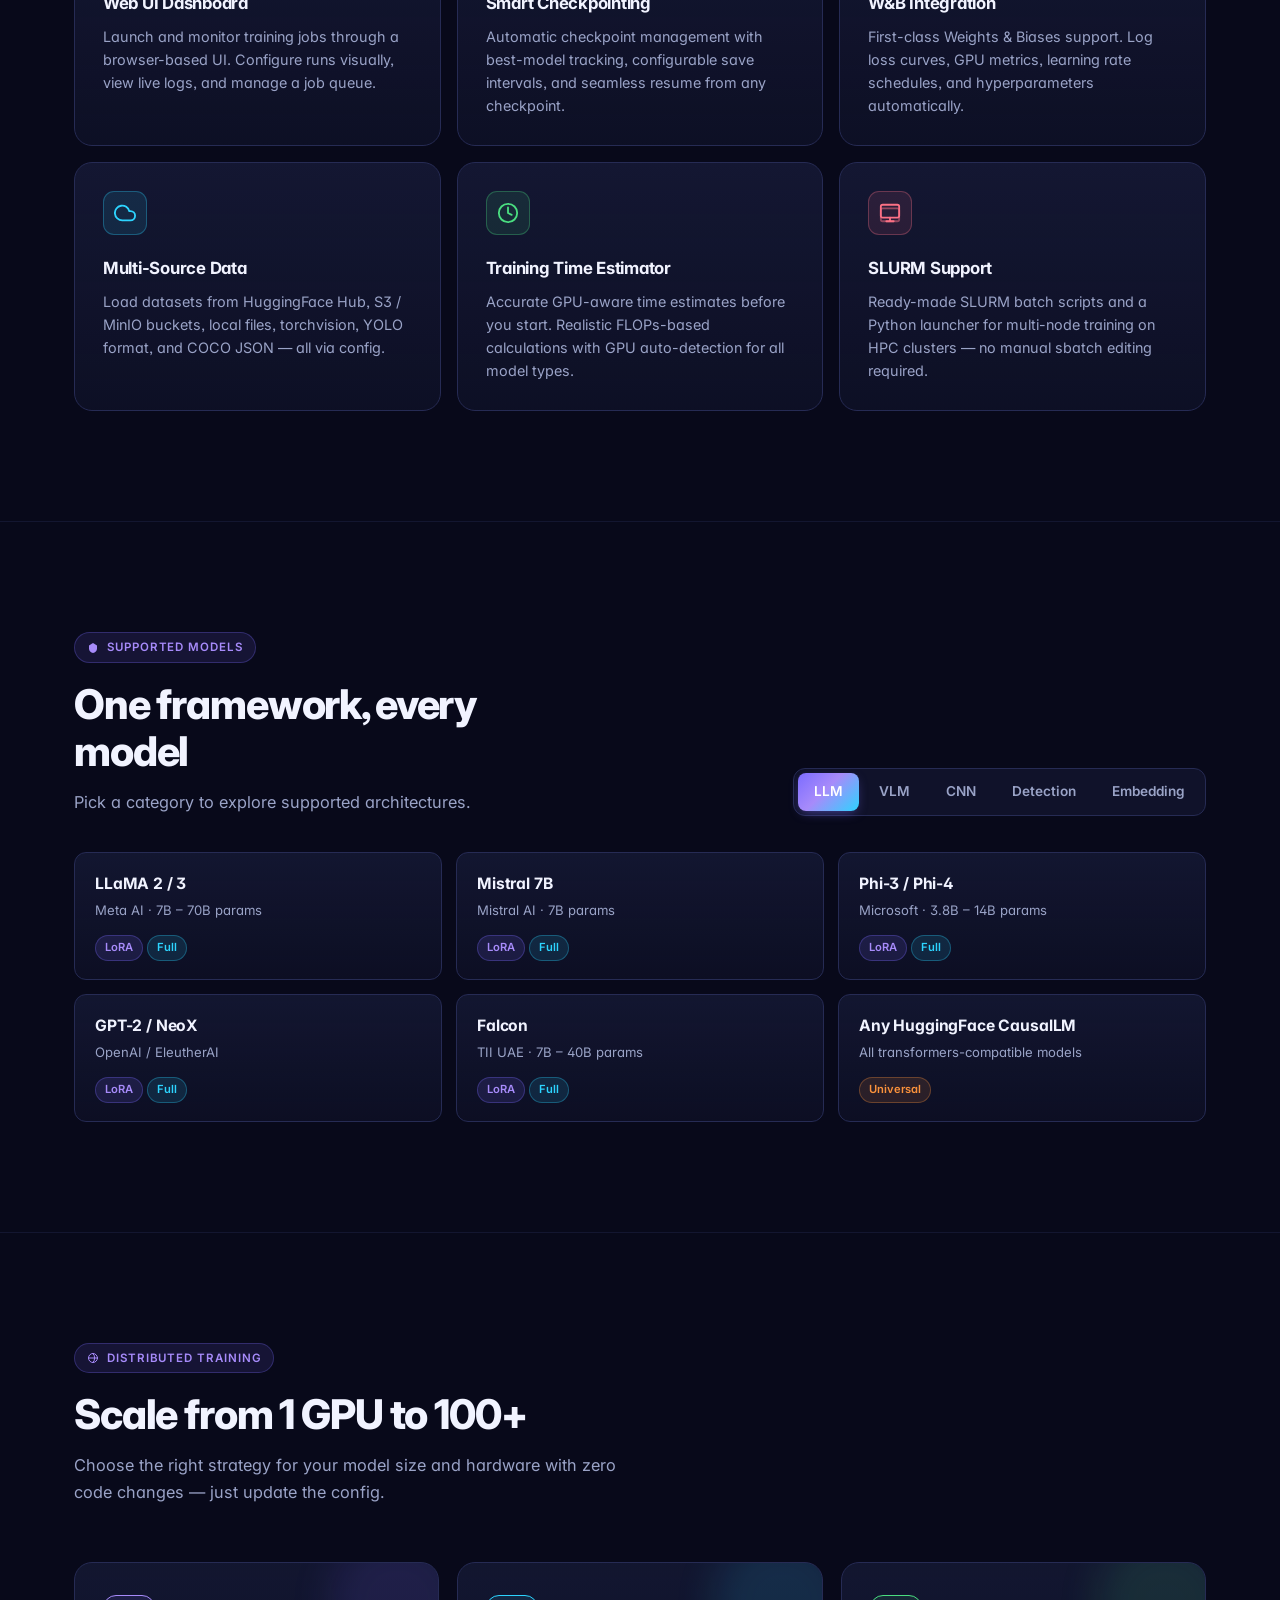
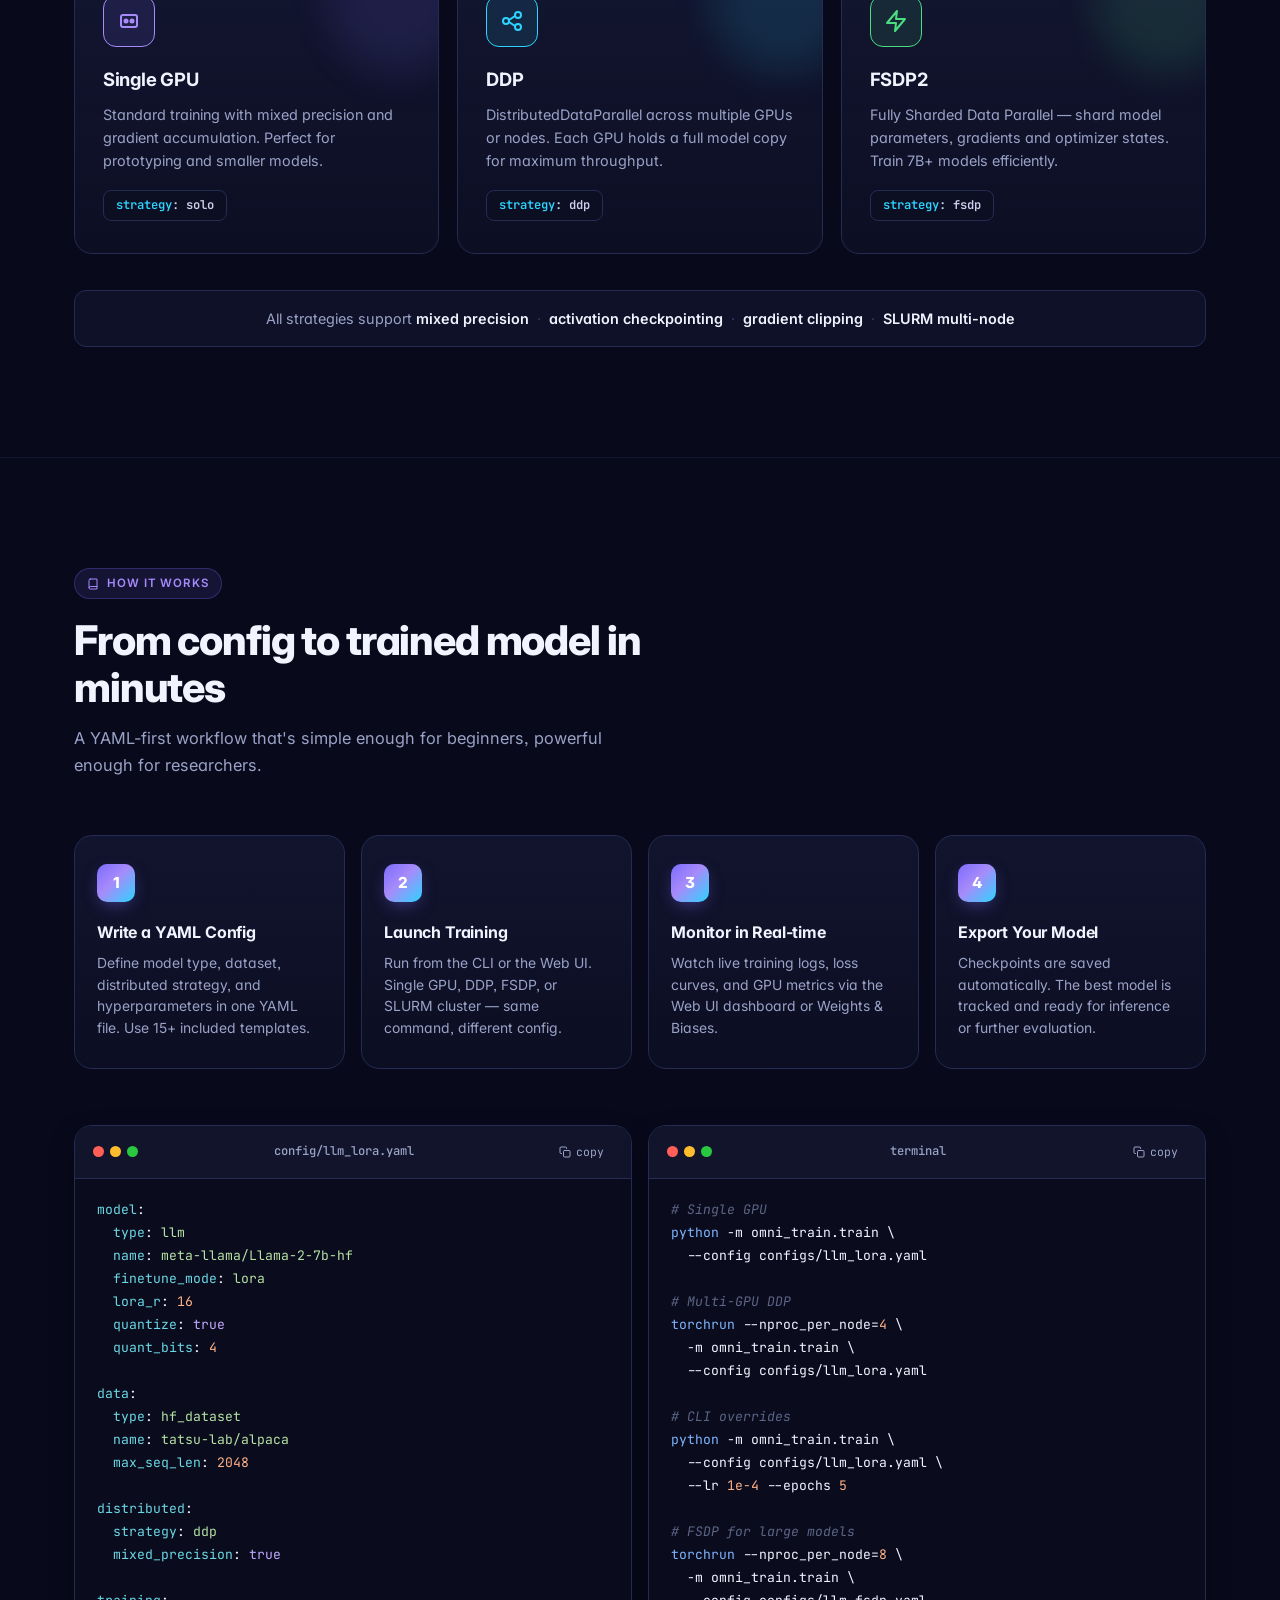
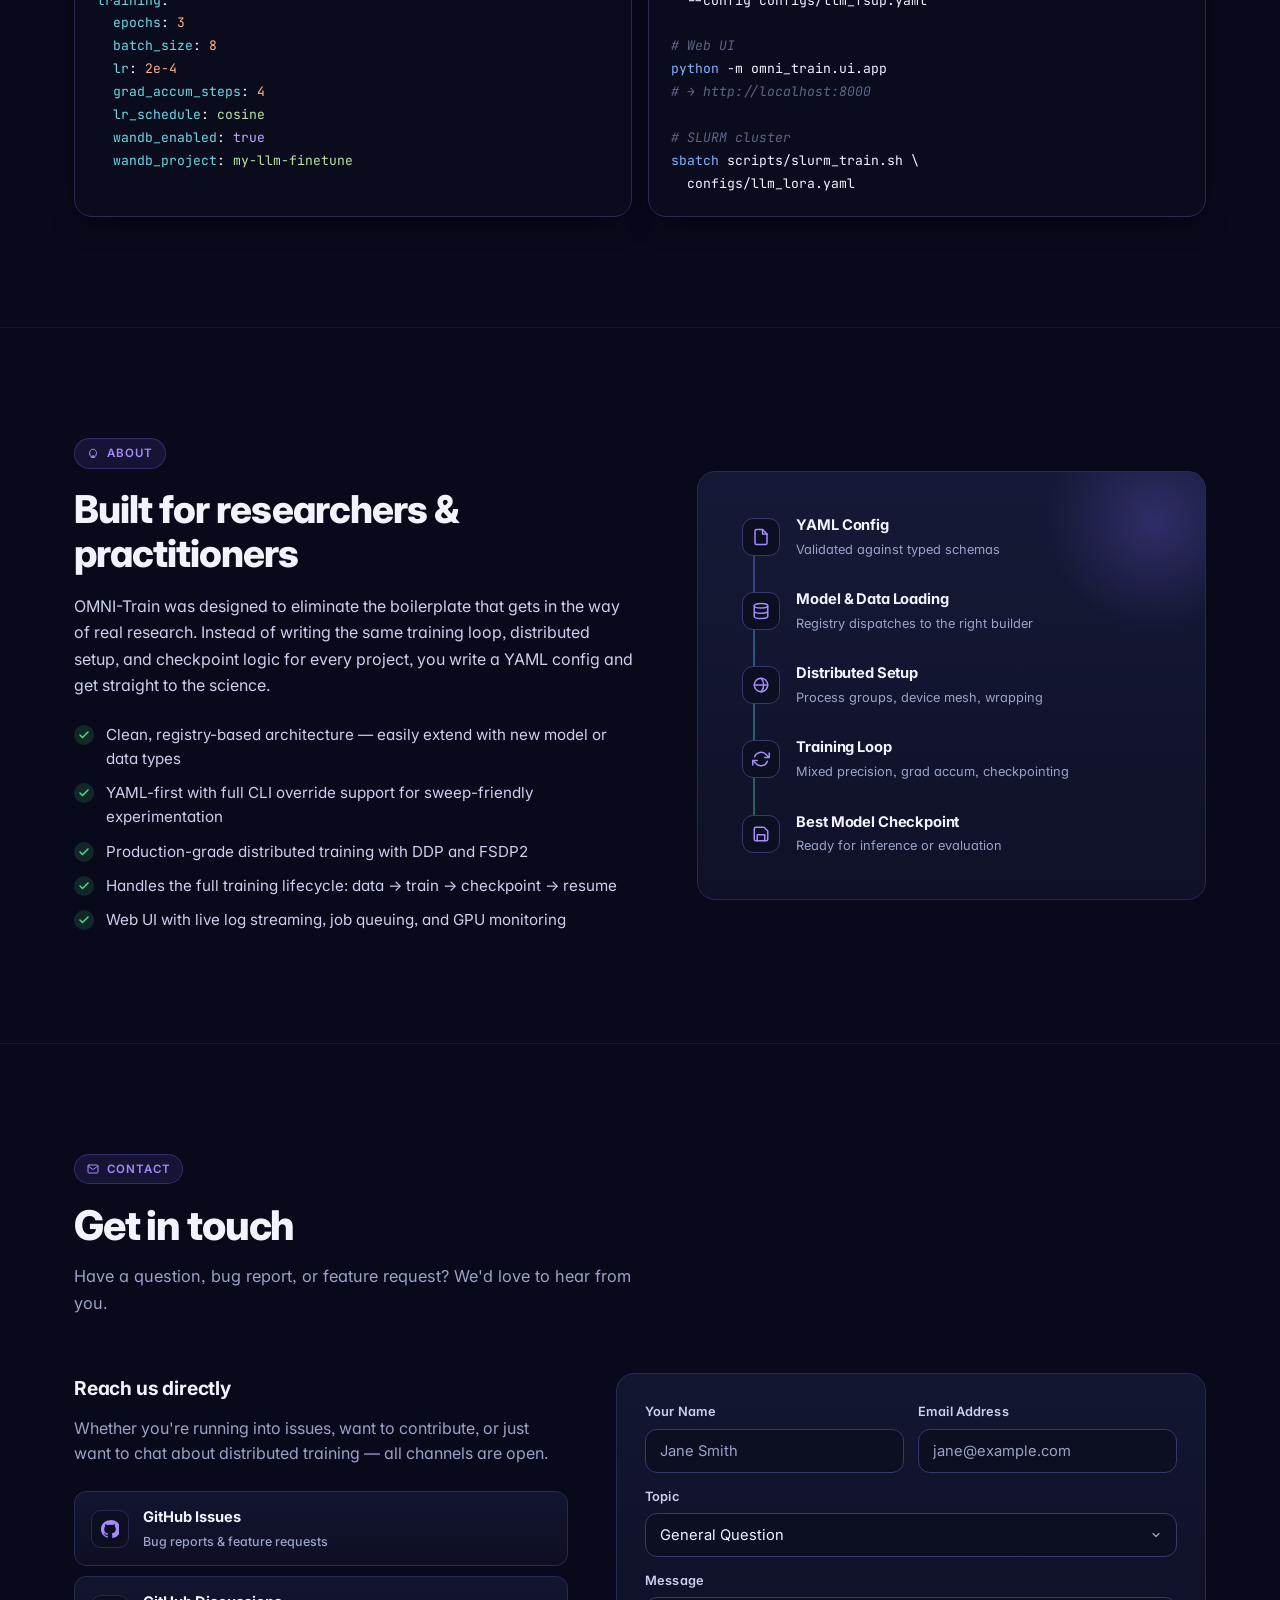
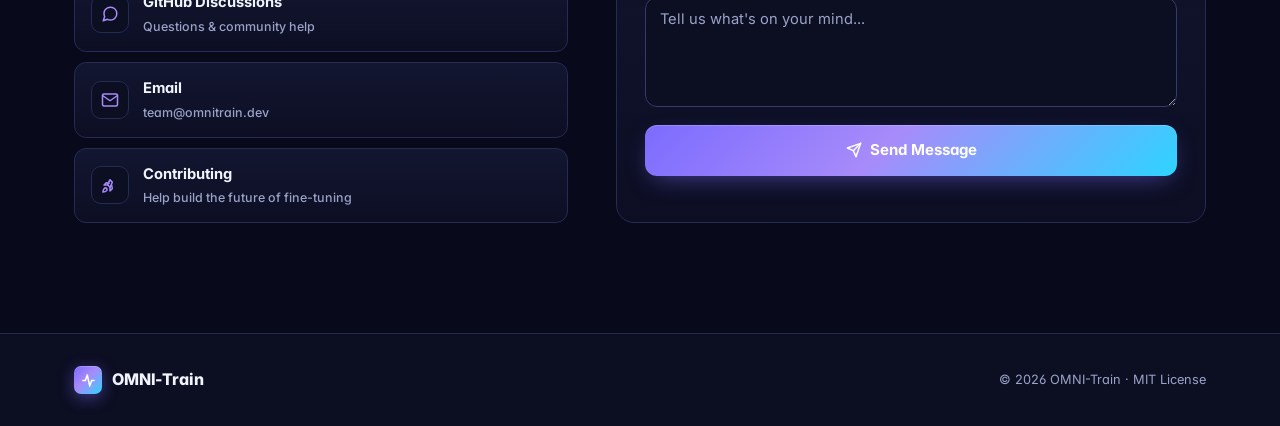
==== commit 6694d6ff: "Add tests for hybrid parallelism and enhance UI styles - Introduced comprehensive tests for the 3D p" ====
--- a/site/index.html
+++ b/site/index.html
@@ -1,1038 +1,1451 @@
-<!DOCTYPE html>
-<html lang="en">
-<head>
-  <meta charset="UTF-8" />
-  <meta name="viewport" content="width=device-width, initial-scale=1.0" />
-  <title>OMNI-Train — Fine-Tune Anything, Anywhere</title>
-  <style>
-    /* ── Reset & Base ── */
-    *, *::before, *::after { box-sizing: border-box; margin: 0; padding: 0; }
-    :root {
-      --bg:        #0b0d17;
-      --bg2:       #111422;
-      --bg3:       #161929;
-      --card:      #1a1e35;
-      --border:    #252a45;
-      --accent:    #6c63ff;
-      --accent2:   #a78bfa;
-      --teal:      #22d3ee;
-      --green:     #34d399;
-      --pink:      #f472b6;
-      --orange:    #fb923c;
-      --text:      #e2e8f0;
-      --muted:     #8892b0;
-      --radius:    12px;
-      --shadow:    0 8px 32px rgba(0,0,0,.45);
-    }
-    html { scroll-behavior: smooth; }
-    body {
-      background: var(--bg);
-      color: var(--text);
-      font-family: 'Segoe UI', system-ui, -apple-system, sans-serif;
-      line-height: 1.65;
-      overflow-x: hidden;
-    }
-    a { color: var(--accent2); text-decoration: none; transition: color .2s; }
-    a:hover { color: var(--teal); }
-
-    /* ── Scrollbar ── */
-    ::-webkit-scrollbar { width: 6px; }
-    ::-webkit-scrollbar-track { background: var(--bg); }
-    ::-webkit-scrollbar-thumb { background: var(--border); border-radius: 99px; }
-
-    /* ── Utilities ── */
-    .container { max-width: 1120px; margin: 0 auto; padding: 0 24px; }
-    .tag {
-      display: inline-block;
-      padding: 4px 14px;
-      border-radius: 99px;
-      font-size: .75rem;
-      font-weight: 600;
-      letter-spacing: .06em;
-      text-transform: uppercase;
-      background: rgba(108,99,255,.15);
-      color: var(--accent2);
-      border: 1px solid rgba(108,99,255,.3);
-      margin-bottom: 16px;
-    }
-    .section-title {
-      font-size: clamp(1.75rem, 3vw, 2.5rem);
-      font-weight: 800;
-      letter-spacing: -.02em;
-      line-height: 1.2;
-      margin-bottom: 12px;
-    }
-    .section-sub {
-      color: var(--muted);
-      font-size: 1.05rem;
-      max-width: 540px;
-    }
-
-    /* ── Navbar ── */
-    nav {
-      position: fixed; top: 0; left: 0; right: 0; z-index: 100;
-      display: flex; align-items: center; justify-content: space-between;
-      padding: 0 32px; height: 64px;
-      background: rgba(11,13,23,.85);
-      backdrop-filter: blur(16px);
-      border-bottom: 1px solid var(--border);
-      transition: box-shadow .3s;
-    }
-    nav.scrolled { box-shadow: 0 4px 24px rgba(0,0,0,.5); }
-    .nav-logo {
-      display: flex; align-items: center; gap: 10px;
-      font-size: 1.2rem; font-weight: 800; color: var(--text);
-    }
-    .nav-logo .logo-icon {
-      width: 34px; height: 34px; border-radius: 9px;
-      background: linear-gradient(135deg, var(--accent), var(--teal));
-      display: flex; align-items: center; justify-content: center;
-      font-size: 1rem; font-weight: 900; color: #fff;
-      box-shadow: 0 0 16px rgba(108,99,255,.5);
-    }
-    .nav-links { display: flex; align-items: center; gap: 8px; }
-    .nav-links a {
-      color: var(--muted);
-      padding: 6px 14px;
-      border-radius: 8px;
-      font-size: .9rem;
-      font-weight: 500;
-      transition: all .2s;
-    }
-    .nav-links a:hover { color: var(--text); background: var(--bg3); }
-    .nav-cta {
-      background: var(--accent) !important;
-      color: #fff !important;
-      font-weight: 600 !important;
-      padding: 8px 20px !important;
-      box-shadow: 0 0 20px rgba(108,99,255,.4);
-    }
-    .nav-cta:hover { background: var(--accent2) !important; box-shadow: 0 0 28px rgba(108,99,255,.6) !important; }
-    .hamburger { display: none; flex-direction: column; gap: 5px; cursor: pointer; }
-    .hamburger span { display: block; width: 24px; height: 2px; background: var(--text); border-radius: 2px; transition: all .3s; }
-
-    /* ── Hero ── */
-    #hero {
-      position: relative;
-      padding: 160px 0 100px;
-      text-align: center;
-      overflow: hidden;
-    }
-    .hero-glow {
-      position: absolute; inset: 0; pointer-events: none;
-      background: radial-gradient(ellipse 80% 60% at 50% 0%, rgba(108,99,255,.18) 0%, transparent 70%);
-    }
-    .hero-grid {
-      position: absolute; inset: 0; pointer-events: none;
-      background-image:
-        linear-gradient(var(--border) 1px, transparent 1px),
-        linear-gradient(90deg, var(--border) 1px, transparent 1px);
-      background-size: 48px 48px;
-      opacity: .25;
-      mask-image: radial-gradient(ellipse 70% 60% at 50% 0%, black 0%, transparent 80%);
-    }
-    .hero-badge {
-      display: inline-flex; align-items: center; gap: 8px;
-      padding: 6px 16px; border-radius: 99px;
-      border: 1px solid var(--border);
-      background: var(--bg2);
-      font-size: .8rem; color: var(--muted);
-      margin-bottom: 28px;
-    }
-    .hero-badge .dot { width: 7px; height: 7px; border-radius: 50%; background: var(--green); animation: pulse 2s infinite; }
-    @keyframes pulse { 0%,100%{opacity:1} 50%{opacity:.4} }
-    h1 {
-      font-size: clamp(2.4rem, 6vw, 4.5rem);
-      font-weight: 900;
-      letter-spacing: -.04em;
-      line-height: 1.07;
-      margin-bottom: 24px;
-    }
-    h1 .grad {
-      background: linear-gradient(120deg, var(--accent2) 0%, var(--teal) 60%, var(--green) 100%);
-      -webkit-background-clip: text; -webkit-text-fill-color: transparent;
-      background-clip: text;
-    }
-    .hero-sub {
-      font-size: clamp(1rem, 2vw, 1.2rem);
-      color: var(--muted);
-      max-width: 620px;
-      margin: 0 auto 40px;
-    }
-    .hero-btns { display: flex; gap: 14px; justify-content: center; flex-wrap: wrap; margin-bottom: 64px; }
-    .btn {
-      display: inline-flex; align-items: center; gap: 8px;
-      padding: 14px 28px; border-radius: var(--radius);
-      font-weight: 700; font-size: .95rem;
-      transition: all .25s; cursor: pointer; border: none;
-    }
-    .btn-primary {
-      background: linear-gradient(135deg, var(--accent), #8b5cf6);
-      color: #fff;
-      box-shadow: 0 0 32px rgba(108,99,255,.35);
-    }
-    .btn-primary:hover { transform: translateY(-2px); box-shadow: 0 0 48px rgba(108,99,255,.55); color: #fff; }
-    .btn-outline {
-      background: transparent;
-      border: 1.5px solid var(--border);
-      color: var(--text);
-    }
-    .btn-outline:hover { border-color: var(--accent2); color: var(--accent2); transform: translateY(-2px); }
-    .hero-stats {
-      display: flex; justify-content: center; gap: 48px; flex-wrap: wrap;
-      padding: 28px 0;
-      border-top: 1px solid var(--border);
-    }
-    .stat { text-align: center; }
-    .stat-val { font-size: 2rem; font-weight: 800; background: linear-gradient(135deg, var(--accent2), var(--teal)); -webkit-background-clip: text; -webkit-text-fill-color: transparent; background-clip: text; }
-    .stat-label { font-size: .8rem; color: var(--muted); text-transform: uppercase; letter-spacing: .06em; margin-top: 2px; }
-
-    /* ── Section base ── */
-    section { padding: 100px 0; }
-    section:nth-child(even) { background: var(--bg2); }
-
-    /* ── Features ── */
-    .features-grid {
-      display: grid;
-      grid-template-columns: repeat(auto-fit, minmax(300px, 1fr));
-      gap: 20px;
-      margin-top: 56px;
-    }
-    .feature-card {
-      background: var(--card);
-      border: 1px solid var(--border);
-      border-radius: var(--radius);
-      padding: 28px;
-      transition: all .3s;
-      position: relative;
-      overflow: hidden;
-    }
-    .feature-card::before {
-      content: '';
-      position: absolute; inset: 0;
-      background: linear-gradient(135deg, rgba(108,99,255,.06) 0%, transparent 60%);
-      opacity: 0; transition: opacity .3s;
-    }
-    .feature-card:hover { border-color: rgba(108,99,255,.5); transform: translateY(-4px); box-shadow: var(--shadow); }
-    .feature-card:hover::before { opacity: 1; }
-    .feature-icon {
-      width: 48px; height: 48px; border-radius: 12px;
-      display: flex; align-items: center; justify-content: center;
-      font-size: 1.4rem; margin-bottom: 18px;
-    }
-    .feature-card h3 { font-size: 1.1rem; font-weight: 700; margin-bottom: 8px; }
-    .feature-card p { color: var(--muted); font-size: .9rem; line-height: 1.6; }
-
-    /* ── Models Table ── */
-    .models-header { display: flex; justify-content: space-between; align-items: flex-end; flex-wrap: wrap; gap: 24px; margin-bottom: 40px; }
-    .models-tabs { display: flex; gap: 8px; flex-wrap: wrap; }
-    .tab-btn {
-      padding: 8px 18px; border-radius: 8px; border: 1.5px solid var(--border);
-      background: transparent; color: var(--muted); font-size: .88rem; font-weight: 600;
-      cursor: pointer; transition: all .2s;
-    }
-    .tab-btn.active, .tab-btn:hover { border-color: var(--accent); color: var(--accent2); background: rgba(108,99,255,.1); }
-    .model-panels > div { display: none; }
-    .model-panels > div.active { display: block; }
-    .model-grid {
-      display: grid;
-      grid-template-columns: repeat(auto-fit, minmax(220px, 1fr));
-      gap: 14px;
-    }
-    .model-card {
-      background: var(--card); border: 1px solid var(--border); border-radius: var(--radius);
-      padding: 20px; transition: all .25s;
-    }
-    .model-card:hover { border-color: var(--accent); transform: translateY(-2px); }
-    .model-card .model-name { font-weight: 700; font-size: .95rem; margin-bottom: 6px; }
-    .model-card .model-meta { color: var(--muted); font-size: .82rem; }
-    .pill {
-      display: inline-block; padding: 3px 10px; border-radius: 99px;
-      font-size: .72rem; font-weight: 600; margin-top: 10px; margin-right: 4px;
-    }
-    .pill-purple { background: rgba(108,99,255,.2); color: var(--accent2); }
-    .pill-teal   { background: rgba(34,211,238,.15); color: var(--teal); }
-    .pill-green  { background: rgba(52,211,153,.15); color: var(--green); }
-    .pill-pink   { background: rgba(244,114,182,.15); color: var(--pink); }
-    .pill-orange { background: rgba(251,146,60,.15);  color: var(--orange); }
-
-    /* ── How it works ── */
-    .steps {
-      display: grid;
-      grid-template-columns: repeat(auto-fit, minmax(220px, 1fr));
-      gap: 0;
-      margin-top: 56px;
-      position: relative;
-    }
-    .step {
-      padding: 32px 24px;
-      text-align: center;
-      position: relative;
-    }
-    .step:not(:last-child)::after {
-      content: '';
-      position: absolute; top: 50px; right: 0;
-      width: 1px; height: 32px;
-      background: linear-gradient(180deg, var(--border), transparent);
-    }
-    .step-num {
-      width: 52px; height: 52px; border-radius: 50%;
-      background: linear-gradient(135deg, var(--accent), var(--teal));
-      display: flex; align-items: center; justify-content: center;
-      font-size: 1.2rem; font-weight: 900; color: #fff;
-      margin: 0 auto 20px;
-      box-shadow: 0 0 24px rgba(108,99,255,.4);
-    }
-    .step h3 { font-size: 1rem; font-weight: 700; margin-bottom: 8px; }
-    .step p { color: var(--muted); font-size: .88rem; }
-
-    /* ── Code snippet ── */
-    .code-showcase {
-      display: grid;
-      grid-template-columns: 1fr 1fr;
-      gap: 24px;
-      margin-top: 56px;
-      align-items: start;
-    }
-    .code-block {
-      background: #0d0f1a;
-      border: 1px solid var(--border);
-      border-radius: var(--radius);
-      overflow: hidden;
-    }
-    .code-header {
-      display: flex; align-items: center; justify-content: space-between;
-      padding: 12px 18px;
-      border-bottom: 1px solid var(--border);
-      background: var(--card);
-    }
-    .code-header .dots { display: flex; gap: 6px; }
-    .code-header .dots span { width: 11px; height: 11px; border-radius: 50%; }
-    .code-header .dots span:nth-child(1) { background: #ff5f57; }
-    .code-header .dots span:nth-child(2) { background: #ffbd2e; }
-    .code-header .dots span:nth-child(3) { background: #28c840; }
-    .code-label { font-size: .78rem; color: var(--muted); font-family: monospace; }
-    pre {
-      padding: 20px 22px;
-      font-family: 'Cascadia Code', 'Fira Code', 'Consolas', monospace;
-      font-size: .82rem;
-      line-height: 1.7;
-      overflow-x: auto;
-      tab-size: 2;
-    }
-    .kw   { color: #c792ea; }
-    .str  { color: #c3e88d; }
-    .cmt  { color: #546e7a; font-style: italic; }
-    .fn   { color: #82aaff; }
-    .num  { color: #f78c6c; }
-    .key  { color: var(--teal); }
-
-    /* ── Distributed ── */
-    .dist-grid {
-      display: grid;
-      grid-template-columns: repeat(3, 1fr);
-      gap: 20px;
-      margin-top: 56px;
-    }
-    .dist-card {
-      background: var(--card); border: 1px solid var(--border); border-radius: var(--radius);
-      padding: 30px 24px; text-align: center;
-      transition: all .3s;
-    }
-    .dist-card:hover { border-color: var(--teal); transform: translateY(-3px); box-shadow: 0 8px 32px rgba(34,211,238,.1); }
-    .dist-icon { font-size: 2.5rem; margin-bottom: 16px; }
-    .dist-card h3 { font-size: 1.1rem; font-weight: 700; margin-bottom: 8px; }
-    .dist-card p { color: var(--muted); font-size: .88rem; }
-    .dist-tag { display: inline-block; margin-top: 14px; font-size: .75rem; font-weight: 700; color: var(--teal); background: rgba(34,211,238,.1); padding: 4px 12px; border-radius: 99px; }
-
-    /* ── About ── */
-    .about-grid {
-      display: grid;
-      grid-template-columns: 1.2fr 1fr;
-      gap: 64px;
-      align-items: center;
-    }
-    .about-text h2 { font-size: clamp(1.75rem, 3vw, 2.5rem); font-weight: 800; line-height: 1.2; margin-bottom: 20px; }
-    .about-text p { color: var(--muted); margin-bottom: 16px; }
-    .about-list { list-style: none; margin: 24px 0; display: flex; flex-direction: column; gap: 12px; }
-    .about-list li { display: flex; align-items: flex-start; gap: 12px; font-size: .95rem; }
-    .about-list li .check { color: var(--green); font-size: 1rem; margin-top: 2px; flex-shrink: 0; }
-    .about-visual {
-      background: var(--card); border: 1px solid var(--border); border-radius: 18px;
-      padding: 32px; position: relative; overflow: hidden;
-    }
-    .about-visual::before {
-      content: '';
-      position: absolute; top: -40px; right: -40px;
-      width: 200px; height: 200px; border-radius: 50%;
-      background: radial-gradient(circle, rgba(108,99,255,.2), transparent 70%);
-    }
-    .pipeline {
-      display: flex; flex-direction: column; gap: 12px;
-    }
-    .pipe-step {
-      display: flex; align-items: center; gap: 14px;
-      padding: 14px 16px; border-radius: 10px;
-      background: var(--bg2); border: 1px solid var(--border);
-    }
-    .pipe-step .pipe-icon { font-size: 1.3rem; }
-    .pipe-step .pipe-label { font-size: .88rem; font-weight: 600; }
-    .pipe-step .pipe-desc { font-size: .78rem; color: var(--muted); }
-    .pipe-arrow { text-align: center; color: var(--muted); font-size: .9rem; }
-
-    /* ── Contact ── */
-    #contact { background: var(--bg); }
-    .contact-grid {
-      display: grid;
-      grid-template-columns: 1fr 1fr;
-      gap: 48px;
-      margin-top: 56px;
-    }
-    .contact-info h3 { font-size: 1.3rem; font-weight: 700; margin-bottom: 16px; }
-    .contact-info p { color: var(--muted); margin-bottom: 28px; }
-    .contact-links { display: flex; flex-direction: column; gap: 12px; }
-    .contact-link {
-      display: flex; align-items: center; gap: 14px;
-      padding: 14px 18px; border-radius: 10px;
-      background: var(--card); border: 1px solid var(--border);
-      color: var(--text); font-size: .9rem; font-weight: 500;
-      transition: all .2s;
-    }
-    .contact-link:hover { border-color: var(--accent); transform: translateX(4px); color: var(--text); }
-    .contact-link .cl-icon { font-size: 1.3rem; }
-    .contact-form { display: flex; flex-direction: column; gap: 16px; }
-    .form-group { display: flex; flex-direction: column; gap: 6px; }
-    .form-group label { font-size: .85rem; font-weight: 600; color: var(--muted); }
-    .form-group input, .form-group textarea, .form-group select {
-      padding: 12px 16px; border-radius: 10px;
-      background: var(--card); border: 1.5px solid var(--border);
-      color: var(--text); font-size: .9rem; font-family: inherit;
-      transition: border-color .2s; resize: vertical;
-      outline: none;
-    }
-    .form-group input:focus, .form-group textarea:focus, .form-group select:focus { border-color: var(--accent); }
-    .form-group textarea { min-height: 120px; }
-    .form-group select option { background: var(--card); }
-    .form-submit {
-      display: inline-flex; align-items: center; justify-content: center; gap: 8px;
-      padding: 14px 28px; border-radius: var(--radius);
-      background: linear-gradient(135deg, var(--accent), #8b5cf6);
-      color: #fff; font-weight: 700; font-size: .95rem;
-      border: none; cursor: pointer; transition: all .25s;
-      width: 100%;
-    }
-    .form-submit:hover { transform: translateY(-2px); box-shadow: 0 8px 24px rgba(108,99,255,.4); }
-    .form-msg { display: none; padding: 12px 16px; border-radius: 10px; font-size: .9rem; font-weight: 600; }
-    .form-msg.success { background: rgba(52,211,153,.15); color: var(--green); border: 1px solid rgba(52,211,153,.3); display: block; }
-    .form-msg.error { background: rgba(248,113,113,.15); color: #f87171; border: 1px solid rgba(248,113,113,.3); display: block; }
-
-    /* ── Footer ── */
-    footer {
-      background: var(--bg2);
-      border-top: 1px solid var(--border);
-      padding: 40px 0;
-    }
-    .footer-inner {
-      display: flex; align-items: center; justify-content: space-between;
-      flex-wrap: wrap; gap: 20px;
-    }
-    .footer-logo { display: flex; align-items: center; gap: 10px; font-weight: 800; font-size: 1rem; color: var(--text); }
-    .footer-logo .logo-icon { width: 28px; height: 28px; border-radius: 7px; background: linear-gradient(135deg, var(--accent), var(--teal)); display: flex; align-items: center; justify-content: center; font-weight: 900; font-size: .85rem; color: #fff; }
-    .footer-links { display: flex; gap: 20px; flex-wrap: wrap; }
-    .footer-links a { color: var(--muted); font-size: .85rem; transition: color .2s; }
-    .footer-links a:hover { color: var(--text); }
-    .footer-right { color: var(--muted); font-size: .82rem; }
-
-    /* ── Responsive ── */
-    @media (max-width: 768px) {
-      nav { padding: 0 18px; }
-      .nav-links { display: none; position: fixed; top: 64px; left: 0; right: 0; background: var(--bg2); border-bottom: 1px solid var(--border); flex-direction: column; padding: 16px; gap: 4px; }
-      .nav-links.open { display: flex; }
-      .nav-links a { padding: 12px 16px; }
-      .hamburger { display: flex; }
-      h1 { font-size: 2.2rem; }
-      .code-showcase { grid-template-columns: 1fr; }
-      .about-grid { grid-template-columns: 1fr; }
-      .contact-grid { grid-template-columns: 1fr; }
-      .dist-grid { grid-template-columns: 1fr; }
-      .steps { grid-template-columns: 1fr 1fr; }
-      .hero-stats { gap: 28px; }
-    }
-    @media (max-width: 480px) {
-      .steps { grid-template-columns: 1fr; }
-      .step:not(:last-child)::after { display: none; }
-    }
-
-    /* ── Scroll reveal ── */
-    .reveal { opacity: 0; transform: translateY(28px); transition: opacity .6s ease, transform .6s ease; }
-    .reveal.visible { opacity: 1; transform: none; }
-
-    /* ── Gradient border card ── */
-    .grad-border {
-      background: linear-gradient(var(--card), var(--card)) padding-box,
-                  linear-gradient(135deg, var(--accent), var(--teal)) border-box;
-      border: 1.5px solid transparent;
-    }
-  </style>
-</head>
-<body>
-
-<!-- ── Navbar ── -->
-<nav id="navbar">
-  <div class="nav-logo">
-    <div class="logo-icon">O</div>
-    OMNI-Train
-  </div>
-  <div class="nav-links" id="navLinks">
-    <a href="#features">Features</a>
-    <a href="#models">Models</a>
-    <a href="#distributed">Distributed</a>
-    <a href="#how-it-works">How it Works</a>
-    <a href="#about">About</a>
-    <a href="#contact" class="nav-cta">Contact</a>
-  </div>
-  <div class="hamburger" id="hamburger" onclick="toggleMenu()">
-    <span></span><span></span><span></span>
-  </div>
-</nav>
-
-<!-- ── Hero ── -->
-<section id="hero">
-  <div class="hero-glow"></div>
-  <div class="hero-grid"></div>
-  <div class="container">
-    <div class="hero-badge">
-      <span class="dot"></span>
-      Open Source · Production Ready
-    </div>
-    <h1>
-      Fine-Tune <span class="grad">Anything</span>,<br>Anywhere
-    </h1>
-    <p class="hero-sub">
-      OMNI-Train is a unified framework for fine-tuning CNNs, LLMs, VLMs,
-      and object detection models — with distributed training support from
-      a single GPU to multi-node clusters.
-    </p>
-    <div class="hero-btns">
-      <a href="#how-it-works" class="btn btn-primary">
-        &#9654; Get Started
-      </a>
-      <a href="#features" class="btn btn-outline">
-        &#10024; Explore Features
-      </a>
-    </div>
-    <div class="hero-stats">
-      <div class="stat">
-        <div class="stat-val">5+</div>
-        <div class="stat-label">Model Types</div>
-      </div>
-      <div class="stat">
-        <div class="stat-val">30+</div>
-        <div class="stat-label">YOLO Variants</div>
-      </div>
-      <div class="stat">
-        <div class="stat-val">7</div>
-        <div class="stat-label">Data Sources</div>
-      </div>
-      <div class="stat">
-        <div class="stat-val">3</div>
-        <div class="stat-label">Distributed Strategies</div>
-      </div>
-    </div>
-  </div>
-</section>
-
-<!-- ── Features ── -->
-<section id="features">
-  <div class="container">
-    <span class="tag">&#9889; Features</span>
-    <h2 class="section-title">Everything you need to fine-tune at scale</h2>
-    <p class="section-sub">
-      From a simple local experiment to multi-node SLURM clusters — OMNI-Train has you covered with a clean YAML-first API and a rich web UI.
-    </p>
-    <div class="features-grid">
-
-      <div class="feature-card reveal">
-        <div class="feature-icon" style="background:rgba(108,99,255,.15)">&#129302;</div>
-        <h3>Universal Model Support</h3>
-        <p>Fine-tune CNNs, LLMs, VLMs, and YOLO detection models through one unified config. Switch model types with a single YAML field.</p>
-      </div>
-
-      <div class="feature-card reveal">
-        <div class="feature-icon" style="background:rgba(34,211,238,.12)">&#128200;</div>
-        <h3>LoRA &amp; Quantization</h3>
-        <p>Efficient fine-tuning with LoRA adapters and optional 4-bit / 8-bit quantization via bitsandbytes. Train billion-parameter models on consumer GPUs.</p>
-      </div>
-
-      <div class="feature-card reveal">
-        <div class="feature-icon" style="background:rgba(52,211,153,.12)">&#127760;</div>
-        <h3>Distributed Training</h3>
-        <p>Built-in DDP and FSDP2 support with activation checkpointing, mixed precision, gradient accumulation, and torch.compile.</p>
-      </div>
-
-      <div class="feature-card reveal">
-        <div class="feature-icon" style="background:rgba(244,114,182,.12)">&#127981;</div>
-        <h3>Web UI Dashboard</h3>
-        <p>Launch and monitor training jobs through a beautiful browser-based UI. Configure runs visually, view live logs, and manage a job queue.</p>
-      </div>
-
-      <div class="feature-card reveal">
-        <div class="feature-icon" style="background:rgba(251,146,60,.12)">&#128190;</div>
-        <h3>Smart Checkpointing</h3>
-        <p>Automatic checkpoint management with best-model tracking, configurable save intervals, and seamless resume from any checkpoint.</p>
-      </div>
-
-      <div class="feature-card reveal">
-        <div class="feature-icon" style="background:rgba(167,139,250,.12)">&#128202;</div>
-        <h3>W&amp;B Integration</h3>
-        <p>First-class Weights &amp; Biases support. Log loss curves, GPU metrics, learning rate schedules, and hyperparameters automatically.</p>
-      </div>
-
-      <div class="feature-card reveal">
-        <div class="feature-icon" style="background:rgba(34,211,238,.1)">&#9729;</div>
-        <h3>Multi-Source Data</h3>
-        <p>Load datasets from HuggingFace Hub, S3/MinIO buckets, local files, torchvision, YOLO format, and COCO JSON — all via config.</p>
-      </div>
-
-      <div class="feature-card reveal">
-        <div class="feature-icon" style="background:rgba(52,211,153,.1)">&#128338;</div>
-        <h3>Training Time Estimator</h3>
-        <p>Accurate GPU-aware time estimates before you start. Supports all model types with realistic FLOPs-based calculations and GPU auto-detection.</p>
-      </div>
-
-      <div class="feature-card reveal">
-        <div class="feature-icon" style="background:rgba(108,99,255,.1)">&#128736;</div>
-        <h3>SLURM Support</h3>
-        <p>Ready-made SLURM batch scripts and a Python launcher for multi-node training on HPC clusters — no manual sbatch editing required.</p>
-      </div>
-
-    </div>
-  </div>
-</section>
-
-<!-- ── Models ── -->
-<section id="models">
-  <div class="container">
-    <div class="models-header">
-      <div>
-        <span class="tag">&#127941; Supported Models</span>
-        <h2 class="section-title">One framework, every model</h2>
-        <p class="section-sub">Pick a category to explore supported architectures.</p>
-      </div>
-      <div class="models-tabs">
-        <button class="tab-btn active" onclick="switchTab('llm')">LLM</button>
-        <button class="tab-btn" onclick="switchTab('vlm')">VLM</button>
-        <button class="tab-btn" onclick="switchTab('cnn')">CNN</button>
-        <button class="tab-btn" onclick="switchTab('detection')">Detection</button>
-        <button class="tab-btn" onclick="switchTab('embedding')">Embedding</button>
-      </div>
-    </div>
-
-    <div class="model-panels">
-
-      <div id="panel-llm" class="active">
-        <div class="model-grid">
-          <div class="model-card"><div class="model-name">LLaMA 2 / 3</div><div class="model-meta">Meta AI · 7B – 70B params</div><span class="pill pill-purple">LoRA</span><span class="pill pill-teal">Full</span><span class="pill pill-green">4-bit</span></div>
-          <div class="model-card"><div class="model-name">Mistral 7B</div><div class="model-meta">Mistral AI · 7B params</div><span class="pill pill-purple">LoRA</span><span class="pill pill-teal">Full</span><span class="pill pill-green">8-bit</span></div>
-          <div class="model-card"><div class="model-name">Phi-3 / Phi-4</div><div class="model-meta">Microsoft · 3.8B – 14B params</div><span class="pill pill-purple">LoRA</span><span class="pill pill-teal">Full</span></div>
-          <div class="model-card"><div class="model-name">GPT-2 / NeoX</div><div class="model-meta">OpenAI / EleutherAI</div><span class="pill pill-purple">LoRA</span><span class="pill pill-teal">Full</span></div>
-          <div class="model-card"><div class="model-name">Falcon</div><div class="model-meta">TII UAE · 7B – 40B params</div><span class="pill pill-purple">LoRA</span><span class="pill pill-teal">Full</span></div>
-          <div class="model-card"><div class="model-name">Any HuggingFace CausalLM</div><div class="model-meta">All transformers-compatible models</div><span class="pill pill-orange">Universal</span></div>
-        </div>
-      </div>
-
-      <div id="panel-vlm">
-        <div class="model-grid">
-          <div class="model-card"><div class="model-name">LLaVA</div><div class="model-meta">Vision-Language · 7B – 13B</div><span class="pill pill-purple">LoRA</span><span class="pill pill-teal">Full</span><span class="pill pill-green">4-bit</span></div>
-          <div class="model-card"><div class="model-name">BLIP-2</div><div class="model-meta">Salesforce · Multimodal QA</div><span class="pill pill-purple">LoRA</span><span class="pill pill-teal">Full</span></div>
-          <div class="model-card"><div class="model-name">Qwen-VL</div><div class="model-meta">Alibaba · Multimodal</div><span class="pill pill-purple">LoRA</span><span class="pill pill-teal">Full</span></div>
-          <div class="model-card"><div class="model-name">InstructBLIP</div><div class="model-meta">Salesforce · Instruction-tuned</div><span class="pill pill-purple">LoRA</span><span class="pill pill-teal">Full</span></div>
-          <div class="model-card"><div class="model-name">CogVLM</div><div class="model-meta">Zhipu AI · Visual Understanding</div><span class="pill pill-purple">LoRA</span></div>
-        </div>
-      </div>
-
-      <div id="panel-cnn">
-        <div class="model-grid">
-          <div class="model-card"><div class="model-name">ResNet Family</div><div class="model-meta">ResNet-18/34/50/101/152</div><span class="pill pill-teal">Full</span><span class="pill pill-pink">Freeze Backbone</span></div>
-          <div class="model-card"><div class="model-name">Vision Transformer</div><div class="model-meta">ViT-B/16, ViT-L/16, ViT-H/14</div><span class="pill pill-teal">Full</span></div>
-          <div class="model-card"><div class="model-name">EfficientNet</div><div class="model-meta">EfficientNet-B0 to B7</div><span class="pill pill-teal">Full</span><span class="pill pill-pink">Freeze Backbone</span></div>
-          <div class="model-card"><div class="model-name">ConvNeXt</div><div class="model-meta">Tiny / Small / Base / Large</div><span class="pill pill-teal">Full</span></div>
-          <div class="model-card"><div class="model-name">MobileNet V3</div><div class="model-meta">Efficient edge deployment</div><span class="pill pill-teal">Full</span></div>
-          <div class="model-card"><div class="model-name">All torchvision models</div><div class="model-meta">Pretrained on ImageNet</div><span class="pill pill-orange">Universal</span></div>
-        </div>
-      </div>
-
-      <div id="panel-detection">
-        <div class="model-grid">
-          <div class="model-card"><div class="model-name">YOLOv5</div><div class="model-meta">n / s / m / l / x variants</div><span class="pill pill-orange">Ultralytics</span></div>
-          <div class="model-card"><div class="model-name">YOLOv8</div><div class="model-meta">n / s / m / l / x variants</div><span class="pill pill-orange">Ultralytics</span></div>
-          <div class="model-card"><div class="model-name">YOLOv9</div><div class="model-meta">t / s / m / c / e variants</div><span class="pill pill-orange">Ultralytics</span></div>
-          <div class="model-card"><div class="model-name">YOLOv10</div><div class="model-meta">n / s / m / l / x variants</div><span class="pill pill-orange">Ultralytics</span></div>
-          <div class="model-card"><div class="model-name">YOLOv11 / v12</div><div class="model-meta">Latest generation variants</div><span class="pill pill-orange">Ultralytics</span></div>
-          <div class="model-card"><div class="model-name">RT-DETR</div><div class="model-meta">rtdetr-l / rtdetr-x</div><span class="pill pill-pink">Transformer</span></div>
-          <div class="model-card"><div class="model-name">YOLO-World</div><div class="model-meta">Open-vocabulary detection</div><span class="pill pill-teal">Zero-shot</span></div>
-        </div>
-      </div>
-
-      <div id="panel-embedding">
-        <div class="model-grid">
-          <div class="model-card"><div class="model-name">BERT / RoBERTa</div><div class="model-meta">Text embeddings · 110M – 340M</div><span class="pill pill-purple">LoRA</span><span class="pill pill-teal">InfoNCE</span><span class="pill pill-pink">Triplet</span></div>
-          <div class="model-card"><div class="model-name">CLIP</div><div class="model-meta">Vision-text contrastive · OpenAI</div><span class="pill pill-orange">Contrastive</span></div>
-          <div class="model-card"><div class="model-name">Sentence Transformers</div><div class="model-meta">All SBERT-compatible models</div><span class="pill pill-green">MNRL</span></div>
-          <div class="model-card"><div class="model-name">ResNet Embedding</div><div class="model-meta">Vision feature extraction</div><span class="pill pill-teal">Cosine</span></div>
-        </div>
-      </div>
-
-    </div>
-  </div>
-</section>
-
-<!-- ── Distributed ── -->
-<section id="distributed">
-  <div class="container">
-    <span class="tag">&#127760; Distributed Training</span>
-    <h2 class="section-title">Scale from 1 GPU to 100+</h2>
-    <p class="section-sub">Choose the right strategy for your model size and hardware with zero code changes — just update the config.</p>
-    <div class="dist-grid reveal">
-
-      <div class="dist-card">
-        <div class="dist-icon">&#128192;</div>
-        <h3>Single GPU</h3>
-        <p>Standard training with mixed precision and gradient accumulation. Perfect for prototyping and smaller models.</p>
-        <div class="dist-tag">strategy: none</div>
-      </div>
-
-      <div class="dist-card">
-        <div class="dist-icon">&#128259;</div>
-        <h3>DDP</h3>
-        <p>DistributedDataParallel across multiple GPUs or nodes. Each GPU holds a full model copy for maximum throughput.</p>
-        <div class="dist-tag">strategy: ddp</div>
-      </div>
-
-      <div class="dist-card">
-        <div class="dist-icon">&#9889;</div>
-        <h3>FSDP2</h3>
-        <p>Fully Sharded Data Parallel — shard model parameters, gradients and optimizer states. Train 7B+ models efficiently.</p>
-        <div class="dist-tag">strategy: fsdp</div>
-      </div>
-
-    </div>
-    <div style="margin-top:32px;text-align:center;color:var(--muted);font-size:.9rem">
-      All strategies support <strong style="color:var(--text)">mixed precision</strong>, <strong style="color:var(--text)">activation checkpointing</strong>, <strong style="color:var(--text)">gradient clipping</strong>, and <strong style="color:var(--text)">SLURM multi-node</strong>.
-    </div>
-  </div>
-</section>
-
-<!-- ── How It Works ── -->
-<section id="how-it-works">
-  <div class="container">
-    <span class="tag">&#128218; How It Works</span>
-    <h2 class="section-title">From config to trained model in minutes</h2>
-    <p class="section-sub">A YAML-first workflow that's simple enough for beginners, powerful enough for researchers.</p>
-
-    <div class="steps">
-      <div class="step reveal">
-        <div class="step-num">1</div>
-        <h3>Write a YAML Config</h3>
-        <p>Define your model type, dataset, distributed strategy, and hyperparameters in a single YAML file. Use one of 15+ included templates.</p>
-      </div>
-      <div class="step reveal">
-        <div class="step-num">2</div>
-        <h3>Launch Training</h3>
-        <p>Run from the CLI or the Web UI. Single GPU, DDP, FSDP, or SLURM cluster — same command, different config.</p>
-      </div>
-      <div class="step reveal">
-        <div class="step-num">3</div>
-        <h3>Monitor in Real-time</h3>
-        <p>Watch live training logs, loss curves, and GPU metrics via the Web UI dashboard or Weights &amp; Biases.</p>
-      </div>
-      <div class="step reveal">
-        <div class="step-num">4</div>
-        <h3>Export Your Model</h3>
-        <p>Checkpoints are saved automatically. The best model is tracked and ready for inference or further evaluation.</p>
-      </div>
-    </div>
-
-    <div class="code-showcase reveal" style="margin-top:56px">
-      <div class="code-block">
-        <div class="code-header">
-          <div class="dots"><span></span><span></span><span></span></div>
-          <span class="code-label">config/llm_lora.yaml</span>
-        </div>
-<pre><span class="key">model</span>:
-  <span class="key">type</span>: <span class="str">llm</span>
-  <span class="key">name</span>: <span class="str">meta-llama/Llama-2-7b-hf</span>
-  <span class="key">finetune_mode</span>: <span class="str">lora</span>
-  <span class="key">lora_r</span>: <span class="num">16</span>
-  <span class="key">quantize</span>: <span class="kw">true</span>
-  <span class="key">quant_bits</span>: <span class="num">4</span>
-
-<span class="key">data</span>:
-  <span class="key">type</span>: <span class="str">hf_dataset</span>
-  <span class="key">name</span>: <span class="str">tatsu-lab/alpaca</span>
-  <span class="key">max_seq_len</span>: <span class="num">2048</span>
-
-<span class="key">distributed</span>:
-  <span class="key">strategy</span>: <span class="str">ddp</span>
-  <span class="key">mixed_precision</span>: <span class="kw">true</span>
-
-<span class="key">training</span>:
-  <span class="key">epochs</span>: <span class="num">3</span>
-  <span class="key">batch_size</span>: <span class="num">8</span>
-  <span class="key">lr</span>: <span class="num">2e-4</span>
-  <span class="key">grad_accum_steps</span>: <span class="num">4</span>
-  <span class="key">lr_schedule</span>: <span class="str">cosine</span>
-  <span class="key">wandb_enabled</span>: <span class="kw">true</span>
-  <span class="key">wandb_project</span>: <span class="str">my-llm-finetune</span></pre>
-      </div>
-
-      <div class="code-block">
-        <div class="code-header">
-          <div class="dots"><span></span><span></span><span></span></div>
-          <span class="code-label">terminal</span>
-        </div>
-<pre><span class="cmt"># Single GPU</span>
-<span class="fn">python</span> -m omni_train.train \
-  --config configs/llm_lora.yaml
-
-<span class="cmt"># Multi-GPU DDP</span>
-<span class="fn">torchrun</span> --nproc_per_node=<span class="num">4</span> \
-  -m omni_train.train \
-  --config configs/llm_lora.yaml
-
-<span class="cmt"># CLI overrides</span>
-<span class="fn">python</span> -m omni_train.train \
-  --config configs/llm_lora.yaml \
-  --lr <span class="num">1e-4</span> --epochs <span class="num">5</span>
-
-<span class="cmt"># FSDP for large models</span>
-<span class="fn">torchrun</span> --nproc_per_node=<span class="num">8</span> \
-  -m omni_train.train \
-  --config configs/llm_fsdp.yaml
-
-<span class="cmt"># Web UI</span>
-<span class="fn">python</span> -m omni_train.ui.app
-<span class="cmt"># → http://localhost:8000</span>
-
-<span class="cmt"># SLURM cluster</span>
-<span class="fn">sbatch</span> scripts/slurm_train.sh \
-  configs/llm_lora.yaml</pre>
-      </div>
-    </div>
-  </div>
-</section>
-
-<!-- ── About ── -->
-<section id="about">
-  <div class="container">
-    <div class="about-grid">
-      <div class="about-text reveal">
-        <span class="tag">&#128161; About</span>
-        <h2 class="section-title">Built for researchers &amp; practitioners</h2>
-        <p>OMNI-Train was designed to eliminate the boilerplate that gets in the way of real research. Instead of writing the same training loop, distributed setup, and checkpoint logic for every project, you write a YAML config and get straight to the science.</p>
-        <ul class="about-list">
-          <li><span class="check">&#10003;</span> <span>Clean, registry-based architecture — easily extend with new model or data types</span></li>
-          <li><span class="check">&#10003;</span> <span>YAML-first with full CLI override support for sweep-friendly experimentation</span></li>
-          <li><span class="check">&#10003;</span> <span>Production-grade distributed training with DDP and FSDP2</span></li>
-          <li><span class="check">&#10003;</span> <span>Handles the full training lifecycle: data → train → checkpoint → resume</span></li>
-          <li><span class="check">&#10003;</span> <span>Web UI with live log streaming, job queuing, and GPU monitoring</span></li>
-        </ul>
-      </div>
-      <div class="about-visual reveal">
-        <div class="pipeline">
-          <div class="pipe-step">
-            <span class="pipe-icon">&#128196;</span>
-            <div>
-              <div class="pipe-label">YAML Config</div>
-              <div class="pipe-desc">Validated against typed schemas</div>
-            </div>
-          </div>
-          <div class="pipe-arrow">&#8595;</div>
-          <div class="pipe-step">
-            <span class="pipe-icon">&#128200;</span>
-            <div>
-              <div class="pipe-label">Model &amp; Data Loading</div>
-              <div class="pipe-desc">Registry dispatches to the right builder</div>
-            </div>
-          </div>
-          <div class="pipe-arrow">&#8595;</div>
-          <div class="pipe-step">
-            <span class="pipe-icon">&#127760;</span>
-            <div>
-              <div class="pipe-label">Distributed Setup</div>
-              <div class="pipe-desc">Process groups, device mesh, wrapping</div>
-            </div>
-          </div>
-          <div class="pipe-arrow">&#8595;</div>
-          <div class="pipe-step">
-            <span class="pipe-icon">&#128260;</span>
-            <div>
-              <div class="pipe-label">Training Loop</div>
-              <div class="pipe-desc">Mixed precision, grad accum, checkpointing</div>
-            </div>
-          </div>
-          <div class="pipe-arrow">&#8595;</div>
-          <div class="pipe-step">
-            <span class="pipe-icon">&#128190;</span>
-            <div>
-              <div class="pipe-label">Best Model Checkpoint</div>
-              <div class="pipe-desc">Ready for inference or evaluation</div>
-            </div>
-          </div>
-        </div>
-      </div>
-    </div>
-  </div>
-</section>
-
-<!-- ── Contact ── -->
-<section id="contact">
-  <div class="container">
-    <span class="tag">&#9993; Contact</span>
-    <h2 class="section-title">Get in touch</h2>
-    <p class="section-sub">Have a question, bug report, or feature request? We'd love to hear from you.</p>
-
-    <div class="contact-grid">
-      <div class="contact-info reveal">
-        <h3>Reach us directly</h3>
-        <p>Whether you're running into issues, want to contribute, or just want to chat about distributed training — all channels are open.</p>
-        <div class="contact-links">
-          <a href="#" class="contact-link">
-            <span class="cl-icon">&#128027;</span>
-            <div>
-              <div style="font-weight:700">GitHub Issues</div>
-              <div style="font-size:.8rem;color:var(--muted)">Bug reports &amp; feature requests</div>
-            </div>
-          </a>
-          <a href="#" class="contact-link">
-            <span class="cl-icon">&#128172;</span>
-            <div>
-              <div style="font-weight:700">GitHub Discussions</div>
-              <div style="font-size:.8rem;color:var(--muted)">Questions &amp; community help</div>
-            </div>
-          </a>
-          <a href="#" class="contact-link">
-            <span class="cl-icon">&#128231;</span>
-            <div>
-              <div style="font-weight:700">Email</div>
-              <div style="font-size:.8rem;color:var(--muted)">team@omnitrain.dev</div>
-            </div>
-          </a>
-          <a href="#" class="contact-link">
-            <span class="cl-icon">&#128640;</span>
-            <div>
-              <div style="font-weight:700">Contributing</div>
-              <div style="font-size:.8rem;color:var(--muted)">Help build the future of fine-tuning</div>
-            </div>
-          </a>
-        </div>
-      </div>
-
-      <div class="reveal">
-        <form class="contact-form" id="contactForm" onsubmit="submitForm(event)">
-          <div class="form-group">
-            <label>Your Name</label>
-            <input type="text" placeholder="Jane Smith" required />
-          </div>
-          <div class="form-group">
-            <label>Email Address</label>
-            <input type="email" placeholder="jane@example.com" required />
-          </div>
-          <div class="form-group">
-            <label>Topic</label>
-            <select>
-              <option>General Question</option>
-              <option>Bug Report</option>
-              <option>Feature Request</option>
-              <option>Contributing</option>
-              <option>Enterprise / Licensing</option>
-            </select>
-          </div>
-          <div class="form-group">
-            <label>Message</label>
-            <textarea placeholder="Tell us what's on your mind..." required></textarea>
-          </div>
-          <div class="form-msg" id="formMsg"></div>
-          <button type="submit" class="form-submit">&#10148; Send Message</button>
-        </form>
-      </div>
-    </div>
-  </div>
-</section>
-
-<!-- ── Footer ── -->
-<footer>
-  <div class="container">
-    <div class="footer-inner">
-      <div class="footer-logo">
-        <div class="logo-icon">O</div>
-        OMNI-Train
-      </div>
-      <div class="footer-links">
-        <a href="#features">Features</a>
-        <a href="#models">Models</a>
-        <a href="#distributed">Distributed</a>
-        <a href="#how-it-works">Docs</a>
-        <a href="#contact">Contact</a>
-      </div>
-      <div class="footer-right">
-        &copy; 2025 OMNI-Train · MIT License
-      </div>
-    </div>
-  </div>
-</footer>
-
-<script>
-  /* ── Navbar scroll effect ── */
-  const navbar = document.getElementById('navbar');
-  window.addEventListener('scroll', () => {
-    navbar.classList.toggle('scrolled', window.scrollY > 20);
-  });
-
-  /* ── Mobile menu ── */
-  function toggleMenu() {
-    document.getElementById('navLinks').classList.toggle('open');
-  }
-  document.getElementById('navLinks').querySelectorAll('a').forEach(a => {
-    a.addEventListener('click', () => document.getElementById('navLinks').classList.remove('open'));
-  });
-
-  /* ── Model tabs ── */
-  function switchTab(type) {
-    document.querySelectorAll('.tab-btn').forEach(b => b.classList.remove('active'));
-    document.querySelectorAll('.model-panels > div').forEach(p => p.classList.remove('active'));
-    event.target.classList.add('active');
-    document.getElementById('panel-' + type).classList.add('active');
-  }
-
-  /* ── Scroll reveal ── */
-  const observer = new IntersectionObserver((entries) => {
-    entries.forEach(e => {
-      if (e.isIntersecting) { e.target.classList.add('visible'); observer.unobserve(e.target); }
-    });
-  }, { threshold: 0.12 });
-  document.querySelectorAll('.reveal').forEach(el => observer.observe(el));
-
-  /* ── Contact form ── */
-  function submitForm(e) {
-    e.preventDefault();
-    const msg = document.getElementById('formMsg');
-    msg.className = 'form-msg success';
-    msg.textContent = '✓ Message sent! We\'ll get back to you soon.';
-    e.target.reset();
-    setTimeout(() => { msg.className = 'form-msg'; }, 5000);
-  }
-
-  /* ── Smooth active nav link highlight ── */
-  const sections = document.querySelectorAll('section[id]');
-  const navAs = document.querySelectorAll('.nav-links a[href^="#"]');
-  window.addEventListener('scroll', () => {
-    let current = '';
-    sections.forEach(s => { if (window.scrollY >= s.offsetTop - 80) current = s.id; });
-    navAs.forEach(a => {
-      a.style.color = a.getAttribute('href') === '#' + current ? 'var(--accent2)' : '';
-    });
-  }, { passive: true });
-</script>
-</body>
-</html>
+<!DOCTYPE html>
+<html lang="en">
+<head>
+  <meta charset="UTF-8" />
+  <meta name="viewport" content="width=device-width, initial-scale=1.0" />
+  <meta name="description" content="OMNI-Train — a unified PyTorch framework for fine-tuning LLMs, VLMs, CNNs and object detection models with FSDP2, DDP and SLURM support." />
+  <meta name="theme-color" content="#0a0c17" />
+  <title>OMNI-Train — Fine-Tune Anything, Anywhere</title>
+  <link rel="preconnect" href="https://fonts.googleapis.com" />
+  <link rel="preconnect" href="https://fonts.gstatic.com" crossorigin />
+  <link href="https://fonts.googleapis.com/css2?family=Inter:wght@400;500;600;700;800;900&family=JetBrains+Mono:wght@400;500;700&display=swap" rel="stylesheet" />
+  <style>
+    /* ════════════════════════════════════════════════════════════════
+       Design tokens
+       ════════════════════════════════════════════════════════════════ */
+    :root {
+      /* Surface ramp — deeper, calmer */
+      --bg-0:   #08091a;
+      --bg-1:   #0c0e22;
+      --bg-2:   #11142b;
+      --card:   #161a36;
+      --card-2: #1c2143;
+      --border: #262b54;
+      --border-strong: #343a6b;
+
+      /* Brand */
+      --accent:   #7c6cff;
+      --accent-2: #a78bfa;
+      --teal:     #2dd4ff;
+      --green:    #4ade80;
+      --pink:     #f472b6;
+      --orange:   #fb923c;
+      --rose:     #fb7185;
+
+      /* Text */
+      --fg:       #f1f3ff;
+      --fg-dim:   #cbd0ee;
+      --muted:    #9aa3c7;   /* ~7.1:1 on bg-0 — safer body contrast */
+
+      /* Scale */
+      --r-sm: 8px;
+      --r-md: 12px;
+      --r-lg: 18px;
+      --r-pill: 999px;
+
+      --shadow-sm: 0 1px 2px rgba(0,0,0,.4);
+      --shadow-md: 0 10px 30px -10px rgba(0,0,0,.55);
+      --shadow-lg: 0 30px 60px -20px rgba(124,108,255,.35);
+
+      --grad-brand: linear-gradient(135deg, #7c6cff 0%, #a78bfa 45%, #2dd4ff 100%);
+      --grad-text:  linear-gradient(120deg, #a78bfa 0%, #2dd4ff 55%, #4ade80 100%);
+
+      --ease: cubic-bezier(.4,.0,.2,1);
+    }
+
+    /* ════════════════════════════════════════════════════════════════
+       Reset
+       ════════════════════════════════════════════════════════════════ */
+    *, *::before, *::after { box-sizing: border-box; margin: 0; padding: 0; }
+    html { scroll-behavior: smooth; -webkit-text-size-adjust: 100%; }
+    body {
+      background: var(--bg-0);
+      color: var(--fg);
+      font-family: 'Inter', system-ui, -apple-system, 'Segoe UI', sans-serif;
+      font-feature-settings: 'cv11', 'ss01', 'ss03';
+      line-height: 1.6;
+      overflow-x: hidden;
+      -webkit-font-smoothing: antialiased;
+    }
+    /* Global ambient gradient — replaces flat alt-section bands with one calm field */
+    body::before {
+      content: '';
+      position: fixed; inset: 0; pointer-events: none; z-index: 0;
+      background:
+        radial-gradient(900px 600px at 10% -10%, rgba(124,108,255,.18), transparent 60%),
+        radial-gradient(800px 500px at 95% 10%, rgba(45,212,255,.10), transparent 60%),
+        radial-gradient(700px 500px at 50% 110%, rgba(167,139,250,.08), transparent 60%);
+    }
+    main, nav, footer { position: relative; z-index: 1; }
+
+    a { color: var(--accent-2); text-decoration: none; transition: color .2s var(--ease); }
+    a:hover { color: var(--teal); }
+    button { font: inherit; cursor: pointer; }
+    img, svg { display: block; max-width: 100%; }
+
+    /* Focus — high-contrast, brand-tinted, always visible on keyboard */
+    :focus-visible {
+      outline: 2px solid var(--teal);
+      outline-offset: 3px;
+      border-radius: 6px;
+    }
+
+    /* Scrollbar */
+    ::-webkit-scrollbar { width: 8px; height: 8px; }
+    ::-webkit-scrollbar-track { background: transparent; }
+    ::-webkit-scrollbar-thumb { background: var(--border-strong); border-radius: 99px; }
+    ::-webkit-scrollbar-thumb:hover { background: var(--accent); }
+
+    /* Selection */
+    ::selection { background: rgba(124,108,255,.4); color: #fff; }
+
+    /* ════════════════════════════════════════════════════════════════
+       Layout & utilities
+       ════════════════════════════════════════════════════════════════ */
+    .container { max-width: 1180px; margin: 0 auto; padding: 0 24px; }
+
+    .eyebrow {
+      display: inline-flex; align-items: center; gap: 8px;
+      padding: 5px 12px;
+      border-radius: var(--r-pill);
+      font-size: .72rem;
+      font-weight: 600;
+      letter-spacing: .08em;
+      text-transform: uppercase;
+      background: rgba(124,108,255,.12);
+      color: var(--accent-2);
+      border: 1px solid rgba(124,108,255,.28);
+      margin-bottom: 18px;
+    }
+    .eyebrow svg { width: 12px; height: 12px; }
+
+    .section-title {
+      font-size: clamp(1.85rem, 3.2vw, 2.7rem);
+      font-weight: 800;
+      letter-spacing: -.028em;
+      line-height: 1.15;
+      margin-bottom: 14px;
+      color: var(--fg);
+    }
+    .section-sub {
+      color: var(--muted);
+      font-size: 1.02rem;
+      max-width: 580px;
+      line-height: 1.65;
+    }
+
+    section { padding: 110px 0; position: relative; }
+    section + section { border-top: 1px solid rgba(38,43,84,.4); }
+
+    .sr-only {
+      position: absolute; width: 1px; height: 1px; padding: 0;
+      margin: -1px; overflow: hidden; clip: rect(0,0,0,0);
+      white-space: nowrap; border: 0;
+    }
+
+    /* ════════════════════════════════════════════════════════════════
+       Navbar
+       ════════════════════════════════════════════════════════════════ */
+    nav {
+      position: fixed; top: 0; left: 0; right: 0; z-index: 100;
+      display: flex; align-items: center; justify-content: space-between;
+      padding: 0 28px; height: 64px;
+      background: rgba(8,9,26,.6);
+      backdrop-filter: blur(18px) saturate(160%);
+      -webkit-backdrop-filter: blur(18px) saturate(160%);
+      border-bottom: 1px solid transparent;
+      transition: background .3s var(--ease), border-color .3s var(--ease);
+    }
+    nav.scrolled {
+      background: rgba(8,9,26,.85);
+      border-bottom-color: var(--border);
+    }
+    .nav-logo {
+      display: flex; align-items: center; gap: 10px;
+      font-size: 1.05rem; font-weight: 800; color: var(--fg);
+      letter-spacing: -.01em;
+    }
+    .logo-icon {
+      width: 32px; height: 32px; border-radius: 9px;
+      background: var(--grad-brand);
+      display: flex; align-items: center; justify-content: center;
+      box-shadow: 0 4px 16px rgba(124,108,255,.45), inset 0 1px 0 rgba(255,255,255,.2);
+      position: relative;
+    }
+    .logo-icon svg { width: 18px; height: 18px; color: #fff; }
+    .nav-links { display: flex; align-items: center; gap: 4px; }
+    .nav-links a {
+      color: var(--muted);
+      padding: 7px 14px;
+      border-radius: var(--r-sm);
+      font-size: .9rem;
+      font-weight: 500;
+      transition: all .2s var(--ease);
+      position: relative;
+    }
+    .nav-links a:hover { color: var(--fg); }
+    .nav-links a.active { color: var(--fg); }
+    .nav-links a.active::after {
+      content: ''; position: absolute; left: 14px; right: 14px; bottom: -2px;
+      height: 2px; background: var(--grad-brand); border-radius: 2px;
+    }
+    .nav-cta {
+      background: var(--grad-brand) !important;
+      color: #fff !important;
+      font-weight: 600 !important;
+      padding: 8px 18px !important;
+      box-shadow: 0 4px 14px rgba(124,108,255,.4);
+      margin-left: 8px;
+    }
+    .nav-cta::after { display: none !important; }
+    .nav-cta:hover { transform: translateY(-1px); box-shadow: 0 6px 22px rgba(124,108,255,.55); }
+    .hamburger {
+      display: none; width: 40px; height: 40px;
+      border-radius: var(--r-sm); border: 1px solid var(--border);
+      background: var(--bg-1);
+      align-items: center; justify-content: center;
+    }
+    .hamburger svg { width: 20px; height: 20px; color: var(--fg); }
+
+    /* ════════════════════════════════════════════════════════════════
+       Hero
+       ════════════════════════════════════════════════════════════════ */
+    #hero {
+      padding: 150px 0 90px;
+      text-align: center;
+      overflow: hidden;
+      border-top: none;
+    }
+    .hero-bg {
+      position: absolute; inset: 0; pointer-events: none;
+      mask-image: radial-gradient(ellipse 70% 60% at 50% 0%, #000 0%, transparent 75%);
+      -webkit-mask-image: radial-gradient(ellipse 70% 60% at 50% 0%, #000 0%, transparent 75%);
+    }
+    .hero-bg::before {
+      content: '';
+      position: absolute; inset: 0;
+      background-image:
+        linear-gradient(rgba(58,63,116,.55) 1px, transparent 1px),
+        linear-gradient(90deg, rgba(58,63,116,.55) 1px, transparent 1px);
+      background-size: 56px 56px;
+    }
+    .hero-aurora {
+      position: absolute; inset: -10%; pointer-events: none;
+      background:
+        radial-gradient(circle at 20% 30%, rgba(124,108,255,.25), transparent 40%),
+        radial-gradient(circle at 80% 20%, rgba(45,212,255,.18), transparent 40%),
+        radial-gradient(circle at 50% 80%, rgba(167,139,250,.16), transparent 40%);
+      filter: blur(40px);
+      animation: drift 18s ease-in-out infinite alternate;
+    }
+    @keyframes drift {
+      0%   { transform: translate3d(0,0,0); }
+      100% { transform: translate3d(-3%, 4%, 0); }
+    }
+
+    .hero-badge {
+      display: inline-flex; align-items: center; gap: 10px;
+      padding: 6px 14px 6px 8px; border-radius: var(--r-pill);
+      border: 1px solid var(--border);
+      background: rgba(22,26,54,.7);
+      backdrop-filter: blur(8px);
+      font-size: .78rem; color: var(--fg-dim);
+      margin-bottom: 28px;
+      font-weight: 500;
+    }
+    .hero-badge .dot-wrap {
+      display: inline-flex; align-items: center; justify-content: center;
+      width: 18px; height: 18px; border-radius: 50%;
+      background: rgba(74,222,128,.15);
+    }
+    .hero-badge .dot {
+      width: 6px; height: 6px; border-radius: 50%; background: var(--green);
+      box-shadow: 0 0 8px var(--green);
+      animation: pulse 2.4s ease-in-out infinite;
+    }
+    @keyframes pulse { 0%,100% { opacity: 1; transform: scale(1); } 50% { opacity: .5; transform: scale(.8); } }
+    .hero-badge strong { color: var(--fg); font-weight: 600; }
+
+    h1 {
+      font-size: clamp(2.5rem, 6.2vw, 4.8rem);
+      font-weight: 900;
+      letter-spacing: -.045em;
+      line-height: 1.04;
+      margin-bottom: 22px;
+      color: var(--fg);
+    }
+    h1 .grad {
+      background: var(--grad-text);
+      -webkit-background-clip: text; -webkit-text-fill-color: transparent;
+      background-clip: text;
+      position: relative;
+    }
+    .hero-sub {
+      font-size: clamp(1.02rem, 1.5vw, 1.18rem);
+      color: var(--fg-dim);
+      max-width: 640px;
+      margin: 0 auto 36px;
+      line-height: 1.6;
+    }
+    .hero-btns { display: flex; gap: 12px; justify-content: center; flex-wrap: wrap; margin-bottom: 56px; }
+
+    .btn {
+      display: inline-flex; align-items: center; gap: 8px;
+      padding: 13px 24px; border-radius: var(--r-md);
+      font-weight: 600; font-size: .94rem;
+      transition: all .2s var(--ease);
+      border: 1px solid transparent;
+      letter-spacing: -.005em;
+    }
+    .btn svg { width: 16px; height: 16px; }
+    .btn-primary {
+      background: var(--grad-brand);
+      color: #fff;
+      box-shadow: 0 8px 28px -8px rgba(124,108,255,.6), inset 0 1px 0 rgba(255,255,255,.18);
+    }
+    .btn-primary:hover { transform: translateY(-2px); box-shadow: 0 14px 38px -10px rgba(124,108,255,.7); color: #fff; }
+    .btn-outline {
+      background: rgba(22,26,54,.5);
+      border-color: var(--border-strong);
+      color: var(--fg);
+      backdrop-filter: blur(8px);
+    }
+    .btn-outline:hover { border-color: var(--accent-2); color: var(--fg); transform: translateY(-2px); background: rgba(124,108,255,.08); }
+
+    .hero-stats {
+      display: grid; grid-template-columns: repeat(4, 1fr);
+      gap: 0;
+      max-width: 760px; margin: 0 auto;
+      padding: 24px 0;
+      border-top: 1px solid var(--border);
+      border-bottom: 1px solid var(--border);
+    }
+    .stat { text-align: center; position: relative; padding: 4px 12px; }
+    .stat + .stat::before {
+      content: ''; position: absolute; left: 0; top: 12px; bottom: 12px; width: 1px;
+      background: var(--border);
+    }
+    .stat-val {
+      font-size: clamp(1.6rem, 3vw, 2.1rem);
+      font-weight: 800;
+      background: var(--grad-text);
+      -webkit-background-clip: text; -webkit-text-fill-color: transparent;
+      background-clip: text;
+      letter-spacing: -.02em;
+      line-height: 1;
+    }
+    .stat-label {
+      font-size: .72rem; color: var(--muted);
+      text-transform: uppercase; letter-spacing: .08em; margin-top: 8px;
+      font-weight: 500;
+    }
+
+    /* ════════════════════════════════════════════════════════════════
+       Features
+       ════════════════════════════════════════════════════════════════ */
+    .section-head {
+      max-width: 640px;
+      margin-bottom: 56px;
+    }
+    .features-grid {
+      display: grid;
+      grid-template-columns: repeat(3, 1fr);
+      gap: 16px;
+    }
+    .feature-card {
+      background: linear-gradient(180deg, rgba(28,33,67,.6) 0%, rgba(22,26,54,.4) 100%);
+      border: 1px solid var(--border);
+      border-radius: var(--r-lg);
+      padding: 28px;
+      transition: all .25s var(--ease);
+      position: relative;
+      overflow: hidden;
+    }
+    .feature-card::after {
+      content: '';
+      position: absolute; top: 0; left: 0; right: 0; height: 1px;
+      background: linear-gradient(90deg, transparent, rgba(124,108,255,.5), transparent);
+      opacity: 0; transition: opacity .3s var(--ease);
+    }
+    .feature-card:hover {
+      border-color: var(--border-strong);
+      transform: translateY(-3px);
+      box-shadow: var(--shadow-md);
+      background: linear-gradient(180deg, rgba(34,40,80,.7) 0%, rgba(22,26,54,.5) 100%);
+    }
+    .feature-card:hover::after { opacity: 1; }
+    .feature-icon {
+      width: 44px; height: 44px; border-radius: 11px;
+      display: flex; align-items: center; justify-content: center;
+      margin-bottom: 20px;
+      border: 1px solid;
+    }
+    .feature-icon svg { width: 22px; height: 22px; }
+    .ic-purple { background: rgba(124,108,255,.12); border-color: rgba(124,108,255,.3); color: var(--accent-2); }
+    .ic-teal   { background: rgba(45,212,255,.1); border-color: rgba(45,212,255,.3); color: var(--teal); }
+    .ic-green  { background: rgba(74,222,128,.1); border-color: rgba(74,222,128,.3); color: var(--green); }
+    .ic-pink   { background: rgba(244,114,182,.1); border-color: rgba(244,114,182,.3); color: var(--pink); }
+    .ic-orange { background: rgba(251,146,60,.1); border-color: rgba(251,146,60,.3); color: var(--orange); }
+    .ic-rose   { background: rgba(251,113,133,.1); border-color: rgba(251,113,133,.3); color: var(--rose); }
+
+    .feature-card h3 { font-size: 1.05rem; font-weight: 700; margin-bottom: 8px; letter-spacing: -.015em; }
+    .feature-card p { color: var(--muted); font-size: .9rem; line-height: 1.6; }
+
+    /* ════════════════════════════════════════════════════════════════
+       Models
+       ════════════════════════════════════════════════════════════════ */
+    .models-head {
+      display: flex; justify-content: space-between; align-items: flex-end;
+      flex-wrap: wrap; gap: 24px; margin-bottom: 36px;
+    }
+    .models-tabs {
+      display: flex; gap: 4px; flex-wrap: wrap;
+      padding: 4px;
+      background: rgba(22,26,54,.6);
+      border: 1px solid var(--border);
+      border-radius: var(--r-md);
+    }
+    .tab-btn {
+      padding: 8px 16px; border-radius: var(--r-sm); border: none;
+      background: transparent; color: var(--muted);
+      font-size: .85rem; font-weight: 600;
+      transition: all .2s var(--ease);
+    }
+    .tab-btn:hover { color: var(--fg); }
+    .tab-btn.active {
+      background: var(--grad-brand);
+      color: #fff;
+      box-shadow: 0 4px 12px -4px rgba(124,108,255,.6);
+    }
+    .model-panels > div { display: none; }
+    .model-panels > div.active { display: block; animation: fadeIn .35s var(--ease); }
+    @keyframes fadeIn { from { opacity: 0; transform: translateY(6px); } to { opacity: 1; transform: none; } }
+
+    .model-grid {
+      display: grid;
+      grid-template-columns: repeat(3, 1fr);
+      gap: 14px;
+    }
+    .model-card {
+      background: linear-gradient(180deg, rgba(28,33,67,.55) 0%, rgba(22,26,54,.35) 100%);
+      border: 1px solid var(--border);
+      border-radius: var(--r-md);
+      padding: 18px 20px;
+      transition: all .2s var(--ease);
+    }
+    .model-card:hover { border-color: var(--accent); transform: translateY(-2px); box-shadow: var(--shadow-sm); }
+    .model-name { font-weight: 700; font-size: .98rem; margin-bottom: 4px; letter-spacing: -.01em; }
+    .model-meta { color: var(--muted); font-size: .82rem; margin-bottom: 12px; }
+    .pill {
+      display: inline-block; padding: 3px 9px; border-radius: var(--r-pill);
+      font-size: .7rem; font-weight: 600; margin-right: 4px; margin-top: 2px;
+      border: 1px solid;
+    }
+    .pill-purple { background: rgba(124,108,255,.14); color: var(--accent-2); border-color: rgba(124,108,255,.3); }
+    .pill-teal   { background: rgba(45,212,255,.12); color: var(--teal); border-color: rgba(45,212,255,.3); }
+    .pill-green  { background: rgba(74,222,128,.12); color: var(--green); border-color: rgba(74,222,128,.3); }
+    .pill-pink   { background: rgba(244,114,182,.12); color: var(--pink); border-color: rgba(244,114,182,.3); }
+    .pill-orange { background: rgba(251,146,60,.12); color: var(--orange); border-color: rgba(251,146,60,.3); }
+
+    /* ════════════════════════════════════════════════════════════════
+       Distributed
+       ════════════════════════════════════════════════════════════════ */
+    .dist-grid {
+      display: grid;
+      grid-template-columns: repeat(3, 1fr);
+      gap: 18px;
+    }
+    .dist-card {
+      background: linear-gradient(180deg, rgba(28,33,67,.55) 0%, rgba(22,26,54,.35) 100%);
+      border: 1px solid var(--border);
+      border-radius: var(--r-lg);
+      padding: 32px 28px;
+      transition: all .3s var(--ease);
+      position: relative;
+      overflow: hidden;
+    }
+    .dist-card .dist-corner {
+      position: absolute; top: -30px; right: -30px;
+      width: 140px; height: 140px; border-radius: 50%;
+      opacity: .12; filter: blur(20px);
+      pointer-events: none;
+      transition: opacity .3s var(--ease);
+    }
+    .dist-card:nth-child(1) .dist-corner { background: var(--accent); }
+    .dist-card:nth-child(2) .dist-corner { background: var(--teal); }
+    .dist-card:nth-child(3) .dist-corner { background: var(--green); }
+    .dist-card:hover { border-color: var(--border-strong); transform: translateY(-3px); }
+    .dist-card:hover .dist-corner { opacity: .25; }
+    .dist-icon {
+      width: 52px; height: 52px; border-radius: 13px;
+      display: flex; align-items: center; justify-content: center;
+      margin-bottom: 18px;
+      border: 1px solid;
+    }
+    .dist-icon svg { width: 24px; height: 24px; }
+    .dist-card h3 { font-size: 1.15rem; font-weight: 700; margin-bottom: 8px; letter-spacing: -.015em; }
+    .dist-card p { color: var(--muted); font-size: .9rem; line-height: 1.6; }
+    .dist-tag {
+      display: inline-block; margin-top: 18px;
+      font-size: .76rem; font-weight: 600;
+      font-family: 'JetBrains Mono', monospace;
+      padding: 5px 12px; border-radius: var(--r-sm);
+      background: var(--bg-1); border: 1px solid var(--border);
+      color: var(--fg-dim);
+    }
+    .dist-tag .key { color: var(--teal); }
+    .dist-footer {
+      margin-top: 36px; text-align: center;
+      padding: 16px 24px;
+      background: rgba(22,26,54,.5); border: 1px solid var(--border); border-radius: var(--r-md);
+      color: var(--muted); font-size: .9rem;
+    }
+    .dist-footer strong { color: var(--fg); font-weight: 600; }
+    .dist-footer .sep { color: var(--border-strong); margin: 0 8px; }
+
+    /* ════════════════════════════════════════════════════════════════
+       How it works — steps + code
+       ════════════════════════════════════════════════════════════════ */
+    .steps {
+      display: grid;
+      grid-template-columns: repeat(4, 1fr);
+      gap: 16px;
+      position: relative;
+    }
+    .step {
+      padding: 28px 22px;
+      background: linear-gradient(180deg, rgba(28,33,67,.5) 0%, rgba(22,26,54,.3) 100%);
+      border: 1px solid var(--border);
+      border-radius: var(--r-lg);
+      position: relative;
+      transition: all .25s var(--ease);
+    }
+    .step:hover { border-color: var(--border-strong); transform: translateY(-2px); }
+    .step-num {
+      width: 38px; height: 38px; border-radius: 10px;
+      background: var(--grad-brand);
+      display: flex; align-items: center; justify-content: center;
+      font-size: .95rem; font-weight: 800; color: #fff;
+      margin-bottom: 18px;
+      box-shadow: 0 6px 18px -6px rgba(124,108,255,.6);
+    }
+    .step h3 { font-size: 1rem; font-weight: 700; margin-bottom: 8px; letter-spacing: -.01em; }
+    .step p { color: var(--muted); font-size: .87rem; line-height: 1.55; }
+
+    .code-showcase {
+      display: grid;
+      grid-template-columns: 1fr 1fr;
+      gap: 16px;
+      margin-top: 56px;
+      align-items: stretch;
+    }
+    .code-block {
+      background: #0a0c1e;
+      border: 1px solid var(--border);
+      border-radius: var(--r-lg);
+      overflow: hidden;
+      display: flex; flex-direction: column;
+      box-shadow: var(--shadow-md);
+    }
+    .code-header {
+      display: flex; align-items: center; justify-content: space-between;
+      padding: 12px 18px;
+      background: var(--bg-2);
+      border-bottom: 1px solid var(--border);
+    }
+    .code-header .dots { display: flex; gap: 6px; }
+    .code-header .dots span { width: 11px; height: 11px; border-radius: 50%; }
+    .code-header .dots span:nth-child(1) { background: #ff5f57; }
+    .code-header .dots span:nth-child(2) { background: #ffbd2e; }
+    .code-header .dots span:nth-child(3) { background: #28c840; }
+    .code-label {
+      font-size: .76rem; color: var(--muted);
+      font-family: 'JetBrains Mono', monospace;
+      font-weight: 500;
+    }
+    .code-copy {
+      background: transparent; border: 1px solid transparent;
+      color: var(--muted); padding: 4px 8px; border-radius: 6px;
+      font-size: .72rem; font-family: 'JetBrains Mono', monospace;
+      transition: all .2s var(--ease);
+      display: flex; align-items: center; gap: 5px;
+    }
+    .code-copy svg { width: 12px; height: 12px; }
+    .code-copy:hover { color: var(--fg); border-color: var(--border); background: var(--bg-1); }
+    pre {
+      padding: 20px 22px;
+      font-family: 'JetBrains Mono', 'Cascadia Code', 'Fira Code', monospace;
+      font-size: .82rem;
+      line-height: 1.75;
+      overflow-x: auto;
+      tab-size: 2;
+      flex: 1;
+    }
+    .kw  { color: #c4a8ff; }
+    .str { color: #b6e3a3; }
+    .cmt { color: #5c6585; font-style: italic; }
+    .fn  { color: #7fb4ff; }
+    .num { color: #ffb085; }
+    .key { color: #6ad9e5; }
+
+    /* ════════════════════════════════════════════════════════════════
+       About
+       ════════════════════════════════════════════════════════════════ */
+    .about-grid {
+      display: grid;
+      grid-template-columns: 1.1fr 1fr;
+      gap: 64px;
+      align-items: center;
+    }
+    .about-text h2 {
+      font-size: clamp(1.85rem, 3vw, 2.6rem);
+      font-weight: 800; line-height: 1.15; margin-bottom: 18px;
+      letter-spacing: -.025em;
+    }
+    .about-text p { color: var(--fg-dim); margin-bottom: 14px; line-height: 1.65; }
+    .about-list { list-style: none; margin: 24px 0 0; display: flex; flex-direction: column; gap: 10px; }
+    .about-list li {
+      display: flex; align-items: flex-start; gap: 12px;
+      font-size: .95rem; color: var(--fg-dim);
+    }
+    .about-list li .check {
+      flex-shrink: 0; width: 20px; height: 20px; border-radius: 50%;
+      background: rgba(74,222,128,.15); color: var(--green);
+      display: flex; align-items: center; justify-content: center;
+      margin-top: 2px;
+    }
+    .about-list li .check svg { width: 12px; height: 12px; }
+    .about-visual {
+      background: linear-gradient(180deg, rgba(28,33,67,.7) 0%, rgba(22,26,54,.5) 100%);
+      border: 1px solid var(--border);
+      border-radius: var(--r-lg);
+      padding: 28px;
+      position: relative;
+      overflow: hidden;
+    }
+    .about-visual::before {
+      content: '';
+      position: absolute; top: -60px; right: -60px;
+      width: 220px; height: 220px; border-radius: 50%;
+      background: radial-gradient(circle, rgba(124,108,255,.25), transparent 70%);
+      pointer-events: none;
+    }
+    .pipeline { display: flex; flex-direction: column; gap: 0; position: relative; }
+    .pipeline::before {
+      content: '';
+      position: absolute; left: 27px; top: 28px; bottom: 28px; width: 2px;
+      background: linear-gradient(180deg, var(--accent) 0%, var(--teal) 50%, var(--green) 100%);
+      opacity: .4;
+      border-radius: 2px;
+    }
+    .pipe-step {
+      display: flex; align-items: center; gap: 16px;
+      padding: 14px 16px;
+      position: relative; z-index: 1;
+    }
+    .pipe-icon {
+      flex-shrink: 0; width: 38px; height: 38px; border-radius: 11px;
+      display: flex; align-items: center; justify-content: center;
+      background: var(--bg-1); border: 1.5px solid var(--border-strong);
+      color: var(--accent-2);
+    }
+    .pipe-icon svg { width: 18px; height: 18px; }
+    .pipe-label { font-size: .92rem; font-weight: 700; letter-spacing: -.01em; }
+    .pipe-desc { font-size: .8rem; color: var(--muted); margin-top: 2px; }
+
+    /* ════════════════════════════════════════════════════════════════
+       Contact
+       ════════════════════════════════════════════════════════════════ */
+    .contact-grid {
+      display: grid;
+      grid-template-columns: 1fr 1.1fr;
+      gap: 48px;
+      margin-top: 48px;
+    }
+    .contact-info h3 { font-size: 1.2rem; font-weight: 700; margin-bottom: 12px; letter-spacing: -.01em; }
+    .contact-info p { color: var(--muted); margin-bottom: 24px; line-height: 1.6; }
+    .contact-links { display: flex; flex-direction: column; gap: 10px; }
+    .contact-link {
+      display: flex; align-items: center; gap: 14px;
+      padding: 14px 16px; border-radius: var(--r-md);
+      background: linear-gradient(180deg, rgba(28,33,67,.55) 0%, rgba(22,26,54,.35) 100%);
+      border: 1px solid var(--border);
+      color: var(--fg); font-size: .9rem; font-weight: 500;
+      transition: all .2s var(--ease);
+    }
+    .contact-link:hover {
+      border-color: var(--border-strong);
+      transform: translateX(3px);
+      color: var(--fg); background: rgba(34,40,80,.6);
+    }
+    .cl-icon {
+      flex-shrink: 0; width: 38px; height: 38px; border-radius: 10px;
+      background: var(--bg-1); border: 1px solid var(--border);
+      display: flex; align-items: center; justify-content: center;
+      color: var(--accent-2);
+    }
+    .cl-icon svg { width: 18px; height: 18px; }
+    .cl-title { font-weight: 700; font-size: .92rem; }
+    .cl-sub { font-size: .78rem; color: var(--muted); margin-top: 2px; }
+
+    .contact-form {
+      display: flex; flex-direction: column; gap: 14px;
+      background: linear-gradient(180deg, rgba(28,33,67,.55) 0%, rgba(22,26,54,.35) 100%);
+      border: 1px solid var(--border);
+      border-radius: var(--r-lg);
+      padding: 28px;
+    }
+    .form-row { display: grid; grid-template-columns: 1fr 1fr; gap: 14px; }
+    .form-group { display: flex; flex-direction: column; gap: 6px; }
+    .form-group label {
+      font-size: .8rem; font-weight: 600; color: var(--fg-dim);
+      letter-spacing: .01em;
+    }
+    .form-group input, .form-group textarea, .form-group select {
+      padding: 12px 14px; border-radius: var(--r-md);
+      background: var(--bg-1);
+      border: 1px solid var(--border-strong);
+      color: var(--fg); font-size: .92rem;
+      font-family: inherit;
+      transition: all .2s var(--ease);
+      outline: none;
+      resize: vertical;
+    }
+    .form-group input::placeholder, .form-group textarea::placeholder { color: var(--muted); }
+    .form-group input:focus, .form-group textarea:focus, .form-group select:focus {
+      border-color: var(--accent);
+      box-shadow: 0 0 0 3px rgba(124,108,255,.18);
+    }
+    .form-group textarea { min-height: 110px; }
+    .form-group select { cursor: pointer; appearance: none;
+      background-image: url("data:image/svg+xml;utf8,<svg xmlns='http://www.w3.org/2000/svg' width='12' height='12' viewBox='0 0 24 24' fill='none' stroke='%239aa3c7' stroke-width='2.5' stroke-linecap='round' stroke-linejoin='round'><polyline points='6 9 12 15 18 9'/></svg>");
+      background-repeat: no-repeat; background-position: right 14px center;
+      padding-right: 36px;
+    }
+    .form-submit {
+      display: inline-flex; align-items: center; justify-content: center; gap: 8px;
+      padding: 13px 24px; border-radius: var(--r-md);
+      background: var(--grad-brand);
+      color: #fff; font-weight: 700; font-size: .94rem;
+      border: none; transition: all .2s var(--ease);
+      box-shadow: 0 8px 24px -8px rgba(124,108,255,.55), inset 0 1px 0 rgba(255,255,255,.18);
+      margin-top: 4px;
+    }
+    .form-submit:hover { transform: translateY(-2px); box-shadow: 0 14px 32px -10px rgba(124,108,255,.7); }
+    .form-submit svg { width: 16px; height: 16px; }
+    .form-msg {
+      display: none; padding: 11px 14px; border-radius: var(--r-md); font-size: .88rem; font-weight: 500;
+    }
+    .form-msg.success { background: rgba(74,222,128,.12); color: var(--green); border: 1px solid rgba(74,222,128,.3); display: flex; align-items: center; gap: 8px; }
+    .form-msg svg { width: 16px; height: 16px; }
+
+    /* ════════════════════════════════════════════════════════════════
+       Footer
+       ════════════════════════════════════════════════════════════════ */
+    footer {
+      background: var(--bg-1);
+      border-top: 1px solid var(--border);
+      padding: 32px 0;
+    }
+    .footer-inner {
+      display: flex; align-items: center; justify-content: space-between;
+      flex-wrap: wrap; gap: 16px;
+    }
+    .footer-logo {
+      display: flex; align-items: center; gap: 10px;
+      font-weight: 800; font-size: 1rem; color: var(--fg);
+      letter-spacing: -.01em;
+    }
+    .footer-logo .logo-icon { width: 28px; height: 28px; border-radius: 7px; }
+    .footer-logo .logo-icon svg { width: 15px; height: 15px; }
+    .footer-links { display: flex; gap: 22px; flex-wrap: wrap; }
+    .footer-links a { color: var(--muted); font-size: .85rem; }
+    .footer-links a:hover { color: var(--fg); }
+    .footer-right { color: var(--muted); font-size: .8rem; }
+
+    /* ════════════════════════════════════════════════════════════════
+       Reveal animation
+       ════════════════════════════════════════════════════════════════ */
+    .reveal { opacity: 0; transform: translateY(20px); transition: opacity .6s var(--ease), transform .6s var(--ease); }
+    .reveal.visible { opacity: 1; transform: none; }
+    @media (prefers-reduced-motion: reduce) {
+      .reveal, .reveal.visible { opacity: 1; transform: none; transition: none; }
+      .hero-aurora { animation: none; }
+      * { transition-duration: .01ms !important; animation-duration: .01ms !important; }
+    }
+
+    /* ════════════════════════════════════════════════════════════════
+       Responsive
+       ════════════════════════════════════════════════════════════════ */
+    @media (max-width: 1024px) {
+      .features-grid { grid-template-columns: repeat(2, 1fr); }
+      .steps { grid-template-columns: repeat(2, 1fr); }
+      .model-grid { grid-template-columns: repeat(2, 1fr); }
+    }
+    @media (max-width: 768px) {
+      nav { padding: 0 18px; }
+      .nav-links {
+        display: none; position: fixed; top: 64px; left: 12px; right: 12px;
+        background: rgba(12,14,34,.95);
+        backdrop-filter: blur(20px);
+        border: 1px solid var(--border);
+        border-radius: var(--r-lg);
+        flex-direction: column;
+        padding: 12px; gap: 2px;
+        box-shadow: var(--shadow-lg);
+      }
+      .nav-links.open { display: flex; }
+      .nav-links a { padding: 12px 14px; font-size: .94rem; }
+      .nav-links a.active::after { display: none; }
+      .nav-cta { margin: 6px 0 0; text-align: center; justify-content: center; }
+      .hamburger { display: flex; }
+      section { padding: 80px 0; }
+      #hero { padding: 130px 0 70px; }
+      .hero-stats { grid-template-columns: repeat(2, 1fr); gap: 4px; }
+      .stat:nth-child(3)::before { display: none; }
+      .stat:nth-child(n+3) { margin-top: 8px; padding-top: 16px; border-top: 1px solid var(--border); }
+      .features-grid { grid-template-columns: 1fr; }
+      .code-showcase { grid-template-columns: 1fr; }
+      .about-grid { grid-template-columns: 1fr; gap: 36px; }
+      .contact-grid { grid-template-columns: 1fr; gap: 32px; }
+      .dist-grid { grid-template-columns: 1fr; }
+      .steps { grid-template-columns: 1fr; }
+      .model-grid { grid-template-columns: 1fr; }
+      .form-row { grid-template-columns: 1fr; }
+      .footer-inner { justify-content: center; text-align: center; }
+    }
+  </style>
+</head>
+<body>
+
+<!-- ══════════ Navbar ══════════ -->
+<nav id="navbar" aria-label="Primary">
+  <a href="#hero" class="nav-logo" aria-label="OMNI-Train home">
+    <span class="logo-icon" aria-hidden="true">
+      <svg viewBox="0 0 24 24" fill="none" stroke="currentColor" stroke-width="2.5" stroke-linecap="round" stroke-linejoin="round"><path d="M3 12h4l3-9 4 18 3-9h4"/></svg>
+    </span>
+    OMNI-Train
+  </a>
+  <div class="nav-links" id="navLinks">
+    <a href="#features">Features</a>
+    <a href="#models">Models</a>
+    <a href="#distributed">Distributed</a>
+    <a href="#how-it-works">How it Works</a>
+    <a href="#about">About</a>
+    <a href="#contact" class="nav-cta">Contact</a>
+  </div>
+  <button class="hamburger" id="hamburger" type="button" aria-label="Toggle navigation" aria-controls="navLinks" aria-expanded="false">
+    <svg viewBox="0 0 24 24" fill="none" stroke="currentColor" stroke-width="2.2" stroke-linecap="round" stroke-linejoin="round" aria-hidden="true"><line x1="3" y1="6" x2="21" y2="6"/><line x1="3" y1="12" x2="21" y2="12"/><line x1="3" y1="18" x2="21" y2="18"/></svg>
+  </button>
+</nav>
+
+<main>
+
+<!-- ══════════ Hero ══════════ -->
+<section id="hero">
+  <div class="hero-bg" aria-hidden="true"></div>
+  <div class="hero-aurora" aria-hidden="true"></div>
+  <div class="container" style="position:relative">
+    <div class="hero-badge">
+      <span class="dot-wrap"><span class="dot"></span></span>
+      <span><strong>Open Source</strong> · Production Ready · v1.0</span>
+    </div>
+    <h1>
+      Fine-Tune <span class="grad">Anything</span>,<br>Anywhere
+    </h1>
+    <p class="hero-sub">
+      OMNI-Train is a unified PyTorch framework for fine-tuning CNNs, LLMs, VLMs,
+      and object detection models — with distributed training that scales from
+      a single GPU to multi-node clusters.
+    </p>
+    <div class="hero-btns">
+      <a href="#how-it-works" class="btn btn-primary">
+        <svg viewBox="0 0 24 24" fill="none" stroke="currentColor" stroke-width="2.4" stroke-linecap="round" stroke-linejoin="round" aria-hidden="true"><polygon points="6 3 20 12 6 21 6 3"/></svg>
+        Get Started
+      </a>
+      <a href="#features" class="btn btn-outline">
+        <svg viewBox="0 0 24 24" fill="none" stroke="currentColor" stroke-width="2" stroke-linecap="round" stroke-linejoin="round" aria-hidden="true"><path d="M12 2v4M12 18v4M4.93 4.93l2.83 2.83M16.24 16.24l2.83 2.83M2 12h4M18 12h4M4.93 19.07l2.83-2.83M16.24 7.76l2.83-2.83"/></svg>
+        Explore Features
+      </a>
+    </div>
+    <div class="hero-stats" role="list">
+      <div class="stat" role="listitem">
+        <div class="stat-val">5+</div>
+        <div class="stat-label">Model Types</div>
+      </div>
+      <div class="stat" role="listitem">
+        <div class="stat-val">30+</div>
+        <div class="stat-label">YOLO Variants</div>
+      </div>
+      <div class="stat" role="listitem">
+        <div class="stat-val">7</div>
+        <div class="stat-label">Data Sources</div>
+      </div>
+      <div class="stat" role="listitem">
+        <div class="stat-val">3</div>
+        <div class="stat-label">Distributed Strategies</div>
+      </div>
+    </div>
+  </div>
+</section>
+
+<!-- ══════════ Features ══════════ -->
+<section id="features">
+  <div class="container">
+    <div class="section-head">
+      <span class="eyebrow">
+        <svg viewBox="0 0 24 24" fill="currentColor" aria-hidden="true"><path d="M13 2L3 14h7l-1 8 10-12h-7l1-8z"/></svg>
+        Features
+      </span>
+      <h2 class="section-title">Everything you need to fine-tune at scale</h2>
+      <p class="section-sub">
+        From a single local experiment to multi-node SLURM clusters — OMNI-Train has you covered with a clean YAML-first API and a rich web UI.
+      </p>
+    </div>
+
+    <div class="features-grid">
+      <article class="feature-card reveal">
+        <div class="feature-icon ic-purple" aria-hidden="true">
+          <svg viewBox="0 0 24 24" fill="none" stroke="currentColor" stroke-width="2" stroke-linecap="round" stroke-linejoin="round"><rect x="3" y="3" width="18" height="18" rx="2"/><path d="M3 9h18M9 3v18"/></svg>
+        </div>
+        <h3>Universal Model Support</h3>
+        <p>Fine-tune CNNs, LLMs, VLMs, and YOLO detection models through one unified config. Switch model types with a single YAML field.</p>
+      </article>
+
+      <article class="feature-card reveal">
+        <div class="feature-icon ic-teal" aria-hidden="true">
+          <svg viewBox="0 0 24 24" fill="none" stroke="currentColor" stroke-width="2" stroke-linecap="round" stroke-linejoin="round"><path d="M3 17l6-6 4 4 8-8"/><path d="M14 7h7v7"/></svg>
+        </div>
+        <h3>LoRA &amp; Quantization</h3>
+        <p>Efficient fine-tuning with LoRA adapters and optional 4-bit / 8-bit quantization via bitsandbytes. Train billion-parameter models on consumer GPUs.</p>
+      </article>
+
+      <article class="feature-card reveal">
+        <div class="feature-icon ic-green" aria-hidden="true">
+          <svg viewBox="0 0 24 24" fill="none" stroke="currentColor" stroke-width="2" stroke-linecap="round" stroke-linejoin="round"><circle cx="12" cy="12" r="9"/><path d="M3 12h18M12 3a13 13 0 010 18M12 3a13 13 0 000 18"/></svg>
+        </div>
+        <h3>Distributed Training</h3>
+        <p>Built-in DDP and FSDP2 support with activation checkpointing, mixed precision, gradient accumulation, and torch.compile.</p>
+      </article>
+
+      <article class="feature-card reveal">
+        <div class="feature-icon ic-pink" aria-hidden="true">
+          <svg viewBox="0 0 24 24" fill="none" stroke="currentColor" stroke-width="2" stroke-linecap="round" stroke-linejoin="round"><rect x="3" y="4" width="18" height="14" rx="2"/><path d="M8 21h8M12 18v3"/></svg>
+        </div>
+        <h3>Web UI Dashboard</h3>
+        <p>Launch and monitor training jobs through a browser-based UI. Configure runs visually, view live logs, and manage a job queue.</p>
+      </article>
+
+      <article class="feature-card reveal">
+        <div class="feature-icon ic-orange" aria-hidden="true">
+          <svg viewBox="0 0 24 24" fill="none" stroke="currentColor" stroke-width="2" stroke-linecap="round" stroke-linejoin="round"><path d="M19 21H5a2 2 0 01-2-2V5a2 2 0 012-2h11l5 5v11a2 2 0 01-2 2z"/><polyline points="17 21 17 13 7 13 7 21"/><polyline points="7 3 7 8 15 8"/></svg>
+        </div>
+        <h3>Smart Checkpointing</h3>
+        <p>Automatic checkpoint management with best-model tracking, configurable save intervals, and seamless resume from any checkpoint.</p>
+      </article>
+
+      <article class="feature-card reveal">
+        <div class="feature-icon ic-purple" aria-hidden="true">
+          <svg viewBox="0 0 24 24" fill="none" stroke="currentColor" stroke-width="2" stroke-linecap="round" stroke-linejoin="round"><path d="M3 3v18h18"/><polyline points="7 14 11 10 14 13 21 6"/></svg>
+        </div>
+        <h3>W&amp;B Integration</h3>
+        <p>First-class Weights &amp; Biases support. Log loss curves, GPU metrics, learning rate schedules, and hyperparameters automatically.</p>
+      </article>
+
+      <article class="feature-card reveal">
+        <div class="feature-icon ic-teal" aria-hidden="true">
+          <svg viewBox="0 0 24 24" fill="none" stroke="currentColor" stroke-width="2" stroke-linecap="round" stroke-linejoin="round"><path d="M18 10h-1.26A8 8 0 109 20h9a5 5 0 000-10z"/></svg>
+        </div>
+        <h3>Multi-Source Data</h3>
+        <p>Load datasets from HuggingFace Hub, S3 / MinIO buckets, local files, torchvision, YOLO format, and COCO JSON — all via config.</p>
+      </article>
+
+      <article class="feature-card reveal">
+        <div class="feature-icon ic-green" aria-hidden="true">
+          <svg viewBox="0 0 24 24" fill="none" stroke="currentColor" stroke-width="2" stroke-linecap="round" stroke-linejoin="round"><circle cx="12" cy="12" r="10"/><polyline points="12 6 12 12 16 14"/></svg>
+        </div>
+        <h3>Training Time Estimator</h3>
+        <p>Accurate GPU-aware time estimates before you start. Realistic FLOPs-based calculations with GPU auto-detection for all model types.</p>
+      </article>
+
+      <article class="feature-card reveal">
+        <div class="feature-icon ic-rose" aria-hidden="true">
+          <svg viewBox="0 0 24 24" fill="none" stroke="currentColor" stroke-width="2" stroke-linecap="round" stroke-linejoin="round"><rect x="2" y="3" width="20" height="14" rx="2"/><rect x="2" y="3" width="20" height="14" rx="2" transform="translate(0 4)" opacity=".5"/><path d="M8 21h8M12 17v4"/></svg>
+        </div>
+        <h3>SLURM Support</h3>
+        <p>Ready-made SLURM batch scripts and a Python launcher for multi-node training on HPC clusters — no manual sbatch editing required.</p>
+      </article>
+    </div>
+  </div>
+</section>
+
+<!-- ══════════ Models ══════════ -->
+<section id="models">
+  <div class="container">
+    <div class="models-head">
+      <div class="section-head" style="margin-bottom:0;max-width:480px">
+        <span class="eyebrow">
+          <svg viewBox="0 0 24 24" fill="currentColor" aria-hidden="true"><path d="M12 2L4 7v6c0 5 3.5 8.5 8 9 4.5-.5 8-4 8-9V7l-8-5z"/></svg>
+          Supported Models
+        </span>
+        <h2 class="section-title">One framework, every model</h2>
+        <p class="section-sub">Pick a category to explore supported architectures.</p>
+      </div>
+      <div class="models-tabs" role="tablist" aria-label="Model categories">
+        <button class="tab-btn active" data-tab="llm" role="tab" aria-selected="true">LLM</button>
+        <button class="tab-btn" data-tab="vlm" role="tab" aria-selected="false">VLM</button>
+        <button class="tab-btn" data-tab="cnn" role="tab" aria-selected="false">CNN</button>
+        <button class="tab-btn" data-tab="detection" role="tab" aria-selected="false">Detection</button>
+        <button class="tab-btn" data-tab="embedding" role="tab" aria-selected="false">Embedding</button>
+      </div>
+    </div>
+
+    <div class="model-panels">
+      <div id="panel-llm" class="active" role="tabpanel">
+        <div class="model-grid">
+          <div class="model-card"><div class="model-name">LLaMA 2 / 3</div><div class="model-meta">Meta AI · 7B – 70B params</div><span class="pill pill-purple">LoRA</span><span class="pill pill-teal">Full</span></div>
+          <div class="model-card"><div class="model-name">Mistral 7B</div><div class="model-meta">Mistral AI · 7B params</div><span class="pill pill-purple">LoRA</span><span class="pill pill-teal">Full</span></div>
+          <div class="model-card"><div class="model-name">Phi-3 / Phi-4</div><div class="model-meta">Microsoft · 3.8B – 14B params</div><span class="pill pill-purple">LoRA</span><span class="pill pill-teal">Full</span></div>
+          <div class="model-card"><div class="model-name">GPT-2 / NeoX</div><div class="model-meta">OpenAI / EleutherAI</div><span class="pill pill-purple">LoRA</span><span class="pill pill-teal">Full</span></div>
+          <div class="model-card"><div class="model-name">Falcon</div><div class="model-meta">TII UAE · 7B – 40B params</div><span class="pill pill-purple">LoRA</span><span class="pill pill-teal">Full</span></div>
+          <div class="model-card"><div class="model-name">Any HuggingFace CausalLM</div><div class="model-meta">All transformers-compatible models</div><span class="pill pill-orange">Universal</span></div>
+        </div>
+      </div>
+
+      <div id="panel-vlm" role="tabpanel">
+        <div class="model-grid">
+          <div class="model-card"><div class="model-name">LLaVA</div><div class="model-meta">Vision-Language · 7B – 13B</div><span class="pill pill-purple">LoRA</span><span class="pill pill-teal">Full</span></div>
+          <div class="model-card"><div class="model-name">BLIP-2</div><div class="model-meta">Salesforce · Multimodal QA</div><span class="pill pill-purple">LoRA</span><span class="pill pill-teal">Full</span></div>
+          <div class="model-card"><div class="model-name">Qwen-VL</div><div class="model-meta">Alibaba · Multimodal</div><span class="pill pill-purple">LoRA</span><span class="pill pill-teal">Full</span></div>
+          <div class="model-card"><div class="model-name">InstructBLIP</div><div class="model-meta">Salesforce · Instruction-tuned</div><span class="pill pill-purple">LoRA</span><span class="pill pill-teal">Full</span></div>
+          <div class="model-card"><div class="model-name">CogVLM</div><div class="model-meta">Zhipu AI · Visual Understanding</div><span class="pill pill-purple">LoRA</span></div>
+        </div>
+      </div>
+
+      <div id="panel-cnn" role="tabpanel">
+        <div class="model-grid">
+          <div class="model-card"><div class="model-name">ResNet Family</div><div class="model-meta">ResNet-18 / 34 / 50 / 101 / 152</div><span class="pill pill-teal">Full</span><span class="pill pill-pink">Freeze Backbone</span></div>
+          <div class="model-card"><div class="model-name">Vision Transformer</div><div class="model-meta">ViT-B/16, ViT-L/16, ViT-H/14</div><span class="pill pill-teal">Full</span></div>
+          <div class="model-card"><div class="model-name">EfficientNet</div><div class="model-meta">EfficientNet-B0 to B7</div><span class="pill pill-teal">Full</span><span class="pill pill-pink">Freeze Backbone</span></div>
+          <div class="model-card"><div class="model-name">ConvNeXt</div><div class="model-meta">Tiny / Small / Base / Large</div><span class="pill pill-teal">Full</span></div>
+          <div class="model-card"><div class="model-name">MobileNet V3</div><div class="model-meta">Efficient edge deployment</div><span class="pill pill-teal">Full</span></div>
+          <div class="model-card"><div class="model-name">All torchvision models</div><div class="model-meta">Pretrained on ImageNet</div><span class="pill pill-orange">Universal</span></div>
+        </div>
+      </div>
+
+      <div id="panel-detection" role="tabpanel">
+        <div class="model-grid">
+          <div class="model-card"><div class="model-name">YOLOv5</div><div class="model-meta">n / s / m / l / x variants</div><span class="pill pill-orange">Ultralytics</span></div>
+          <div class="model-card"><div class="model-name">YOLOv8</div><div class="model-meta">n / s / m / l / x variants</div><span class="pill pill-orange">Ultralytics</span></div>
+          <div class="model-card"><div class="model-name">YOLOv9</div><div class="model-meta">t / s / m / c / e variants</div><span class="pill pill-orange">Ultralytics</span></div>
+          <div class="model-card"><div class="model-name">YOLOv10</div><div class="model-meta">n / s / m / l / x variants</div><span class="pill pill-orange">Ultralytics</span></div>
+          <div class="model-card"><div class="model-name">YOLOv11 / v12</div><div class="model-meta">Latest generation variants</div><span class="pill pill-orange">Ultralytics</span></div>
+          <div class="model-card"><div class="model-name">RT-DETR</div><div class="model-meta">rtdetr-l / rtdetr-x</div><span class="pill pill-pink">Transformer</span></div>
+          <div class="model-card"><div class="model-name">YOLO-World</div><div class="model-meta">Open-vocabulary detection</div><span class="pill pill-teal">Zero-shot</span></div>
+        </div>
+      </div>
+
+      <div id="panel-embedding" role="tabpanel">
+        <div class="model-grid">
+          <div class="model-card"><div class="model-name">BERT / RoBERTa</div><div class="model-meta">Text embeddings · 110M – 340M</div><span class="pill pill-purple">LoRA</span><span class="pill pill-teal">InfoNCE</span><span class="pill pill-pink">Triplet</span></div>
+          <div class="model-card"><div class="model-name">CLIP</div><div class="model-meta">Vision-text contrastive · OpenAI</div><span class="pill pill-orange">Contrastive</span></div>
+          <div class="model-card"><div class="model-name">Sentence Transformers</div><div class="model-meta">All SBERT-compatible models</div><span class="pill pill-green">MNRL</span></div>
+          <div class="model-card"><div class="model-name">ResNet Embedding</div><div class="model-meta">Vision feature extraction</div><span class="pill pill-teal">Cosine</span></div>
+        </div>
+      </div>
+    </div>
+  </div>
+</section>
+
+<!-- ══════════ Distributed ══════════ -->
+<section id="distributed">
+  <div class="container">
+    <div class="section-head">
+      <span class="eyebrow">
+        <svg viewBox="0 0 24 24" fill="none" stroke="currentColor" stroke-width="2" stroke-linecap="round" stroke-linejoin="round" aria-hidden="true"><circle cx="12" cy="12" r="9"/><path d="M3 12h18M12 3a13 13 0 010 18"/></svg>
+        Distributed Training
+      </span>
+      <h2 class="section-title">Scale from 1 GPU to 100+</h2>
+      <p class="section-sub">Choose the right strategy for your model size and hardware with zero code changes — just update the config.</p>
+    </div>
+    <div class="dist-grid">
+      <article class="dist-card reveal">
+        <span class="dist-corner" aria-hidden="true"></span>
+        <div class="dist-icon ic-purple" aria-hidden="true">
+          <svg viewBox="0 0 24 24" fill="none" stroke="currentColor" stroke-width="2" stroke-linecap="round" stroke-linejoin="round"><rect x="4" y="6" width="16" height="12" rx="2"/><circle cx="9" cy="12" r="1.5" fill="currentColor"/><circle cx="15" cy="12" r="1.5" fill="currentColor"/></svg>
+        </div>
+        <h3>Single GPU</h3>
+        <p>Standard training with mixed precision and gradient accumulation. Perfect for prototyping and smaller models.</p>
+        <div class="dist-tag"><span class="key">strategy</span>: solo</div>
+      </article>
+
+      <article class="dist-card reveal">
+        <span class="dist-corner" aria-hidden="true"></span>
+        <div class="dist-icon ic-teal" aria-hidden="true">
+          <svg viewBox="0 0 24 24" fill="none" stroke="currentColor" stroke-width="2" stroke-linecap="round" stroke-linejoin="round"><circle cx="6" cy="12" r="3"/><circle cx="18" cy="6" r="3"/><circle cx="18" cy="18" r="3"/><path d="M9 11l6-4M9 13l6 4"/></svg>
+        </div>
+        <h3>DDP</h3>
+        <p>DistributedDataParallel across multiple GPUs or nodes. Each GPU holds a full model copy for maximum throughput.</p>
+        <div class="dist-tag"><span class="key">strategy</span>: ddp</div>
+      </article>
+
+      <article class="dist-card reveal">
+        <span class="dist-corner" aria-hidden="true"></span>
+        <div class="dist-icon ic-green" aria-hidden="true">
+          <svg viewBox="0 0 24 24" fill="none" stroke="currentColor" stroke-width="2" stroke-linecap="round" stroke-linejoin="round"><polygon points="13 2 3 14 12 14 11 22 21 10 12 10 13 2"/></svg>
+        </div>
+        <h3>FSDP2</h3>
+        <p>Fully Sharded Data Parallel — shard model parameters, gradients and optimizer states. Train 7B+ models efficiently.</p>
+        <div class="dist-tag"><span class="key">strategy</span>: fsdp</div>
+      </article>
+    </div>
+    <div class="dist-footer">
+      All strategies support <strong>mixed precision</strong><span class="sep">·</span><strong>activation checkpointing</strong><span class="sep">·</span><strong>gradient clipping</strong><span class="sep">·</span><strong>SLURM multi-node</strong>
+    </div>
+  </div>
+</section>
+
+<!-- ══════════ How it works ══════════ -->
+<section id="how-it-works">
+  <div class="container">
+    <div class="section-head">
+      <span class="eyebrow">
+        <svg viewBox="0 0 24 24" fill="none" stroke="currentColor" stroke-width="2" stroke-linecap="round" stroke-linejoin="round" aria-hidden="true"><path d="M4 19.5A2.5 2.5 0 016.5 17H20"/><path d="M6.5 2H20v20H6.5A2.5 2.5 0 014 19.5v-15A2.5 2.5 0 016.5 2z"/></svg>
+        How It Works
+      </span>
+      <h2 class="section-title">From config to trained model in minutes</h2>
+      <p class="section-sub">A YAML-first workflow that's simple enough for beginners, powerful enough for researchers.</p>
+    </div>
+
+    <div class="steps">
+      <div class="step reveal">
+        <div class="step-num">1</div>
+        <h3>Write a YAML Config</h3>
+        <p>Define model type, dataset, distributed strategy, and hyperparameters in one YAML file. Use 15+ included templates.</p>
+      </div>
+      <div class="step reveal">
+        <div class="step-num">2</div>
+        <h3>Launch Training</h3>
+        <p>Run from the CLI or the Web UI. Single GPU, DDP, FSDP, or SLURM cluster — same command, different config.</p>
+      </div>
+      <div class="step reveal">
+        <div class="step-num">3</div>
+        <h3>Monitor in Real-time</h3>
+        <p>Watch live training logs, loss curves, and GPU metrics via the Web UI dashboard or Weights &amp; Biases.</p>
+      </div>
+      <div class="step reveal">
+        <div class="step-num">4</div>
+        <h3>Export Your Model</h3>
+        <p>Checkpoints are saved automatically. The best model is tracked and ready for inference or further evaluation.</p>
+      </div>
+    </div>
+
+    <div class="code-showcase reveal">
+      <div class="code-block">
+        <div class="code-header">
+          <div class="dots" aria-hidden="true"><span></span><span></span><span></span></div>
+          <span class="code-label">config/llm_lora.yaml</span>
+          <button class="code-copy" type="button" data-copy-id="code-config" aria-label="Copy YAML">
+            <svg viewBox="0 0 24 24" fill="none" stroke="currentColor" stroke-width="2" stroke-linecap="round" stroke-linejoin="round"><rect x="9" y="9" width="13" height="13" rx="2"/><path d="M5 15H4a2 2 0 01-2-2V4a2 2 0 012-2h9a2 2 0 012 2v1"/></svg>
+                  copy
+          </button>
+        </div>
+<pre id="code-config"><span class="key">model</span>:
+  <span class="key">type</span>: <span class="str">llm</span>
+  <span class="key">name</span>: <span class="str">meta-llama/Llama-2-7b-hf</span>
+  <span class="key">finetune_mode</span>: <span class="str">lora</span>
+  <span class="key">lora_r</span>: <span class="num">16</span>
+  <span class="key">quantize</span>: <span class="kw">true</span>
+  <span class="key">quant_bits</span>: <span class="num">4</span>
+
+<span class="key">data</span>:
+  <span class="key">type</span>: <span class="str">hf_dataset</span>
+  <span class="key">name</span>: <span class="str">tatsu-lab/alpaca</span>
+  <span class="key">max_seq_len</span>: <span class="num">2048</span>
+
+<span class="key">distributed</span>:
+  <span class="key">strategy</span>: <span class="str">ddp</span>
+  <span class="key">mixed_precision</span>: <span class="kw">true</span>
+
+<span class="key">training</span>:
+  <span class="key">epochs</span>: <span class="num">3</span>
+  <span class="key">batch_size</span>: <span class="num">8</span>
+  <span class="key">lr</span>: <span class="num">2e-4</span>
+  <span class="key">grad_accum_steps</span>: <span class="num">4</span>
+  <span class="key">lr_schedule</span>: <span class="str">cosine</span>
+  <span class="key">wandb_enabled</span>: <span class="kw">true</span>
+  <span class="key">wandb_project</span>: <span class="str">my-llm-finetune</span></pre>
+      </div>
+
+      <div class="code-block">
+        <div class="code-header">
+          <div class="dots" aria-hidden="true"><span></span><span></span><span></span></div>
+          <span class="code-label">terminal</span>
+          <button class="code-copy" type="button" data-copy-id="code-terminal" aria-label="Copy commands">
+            <svg viewBox="0 0 24 24" fill="none" stroke="currentColor" stroke-width="2" stroke-linecap="round" stroke-linejoin="round"><rect x="9" y="9" width="13" height="13" rx="2"/><path d="M5 15H4a2 2 0 01-2-2V4a2 2 0 012-2h9a2 2 0 012 2v1"/></svg>
+                  copy
+          </button>
+        </div>
+<pre id="code-terminal"><span class="cmt"># Single GPU</span>
+<span class="fn">python</span> -m omni_train.train \
+  --config configs/llm_lora.yaml
+
+<span class="cmt"># Multi-GPU DDP</span>
+<span class="fn">torchrun</span> --nproc_per_node=<span class="num">4</span> \
+  -m omni_train.train \
+  --config configs/llm_lora.yaml
+
+<span class="cmt"># CLI overrides</span>
+<span class="fn">python</span> -m omni_train.train \
+  --config configs/llm_lora.yaml \
+  --lr <span class="num">1e-4</span> --epochs <span class="num">5</span>
+
+<span class="cmt"># FSDP for large models</span>
+<span class="fn">torchrun</span> --nproc_per_node=<span class="num">8</span> \
+  -m omni_train.train \
+  --config configs/llm_fsdp.yaml
+
+<span class="cmt"># Web UI</span>
+<span class="fn">python</span> -m omni_train.ui.app
+<span class="cmt"># → http://localhost:8000</span>
+
+<span class="cmt"># SLURM cluster</span>
+<span class="fn">sbatch</span> scripts/slurm_train.sh \
+  configs/llm_lora.yaml</pre>
+      </div>
+    </div>
+  </div>
+</section>
+
+<!-- ══════════ About ══════════ -->
+<section id="about">
+  <div class="container">
+    <div class="about-grid">
+      <div class="about-text reveal">
+        <span class="eyebrow">
+          <svg viewBox="0 0 24 24" fill="none" stroke="currentColor" stroke-width="2" stroke-linecap="round" stroke-linejoin="round" aria-hidden="true"><path d="M9 21h6M12 17v4"/><path d="M5.5 14a7 7 0 1113 0c0 2-1 3-1.5 4.5h-10C6.5 17 5.5 16 5.5 14z"/></svg>
+          About
+        </span>
+        <h2 class="section-title">Built for researchers &amp; practitioners</h2>
+        <p>OMNI-Train was designed to eliminate the boilerplate that gets in the way of real research. Instead of writing the same training loop, distributed setup, and checkpoint logic for every project, you write a YAML config and get straight to the science.</p>
+        <ul class="about-list">
+          <li><span class="check"><svg viewBox="0 0 24 24" fill="none" stroke="currentColor" stroke-width="3" stroke-linecap="round" stroke-linejoin="round" aria-hidden="true"><polyline points="20 6 9 17 4 12"/></svg></span> <span>Clean, registry-based architecture — easily extend with new model or data types</span></li>
+          <li><span class="check"><svg viewBox="0 0 24 24" fill="none" stroke="currentColor" stroke-width="3" stroke-linecap="round" stroke-linejoin="round" aria-hidden="true"><polyline points="20 6 9 17 4 12"/></svg></span> <span>YAML-first with full CLI override support for sweep-friendly experimentation</span></li>
+          <li><span class="check"><svg viewBox="0 0 24 24" fill="none" stroke="currentColor" stroke-width="3" stroke-linecap="round" stroke-linejoin="round" aria-hidden="true"><polyline points="20 6 9 17 4 12"/></svg></span> <span>Production-grade distributed training with DDP and FSDP2</span></li>
+          <li><span class="check"><svg viewBox="0 0 24 24" fill="none" stroke="currentColor" stroke-width="3" stroke-linecap="round" stroke-linejoin="round" aria-hidden="true"><polyline points="20 6 9 17 4 12"/></svg></span> <span>Handles the full training lifecycle: data → train → checkpoint → resume</span></li>
+          <li><span class="check"><svg viewBox="0 0 24 24" fill="none" stroke="currentColor" stroke-width="3" stroke-linecap="round" stroke-linejoin="round" aria-hidden="true"><polyline points="20 6 9 17 4 12"/></svg></span> <span>Web UI with live log streaming, job queuing, and GPU monitoring</span></li>
+        </ul>
+      </div>
+      <div class="about-visual reveal" aria-label="Training pipeline overview">
+        <div class="pipeline">
+          <div class="pipe-step">
+            <span class="pipe-icon" aria-hidden="true"><svg viewBox="0 0 24 24" fill="none" stroke="currentColor" stroke-width="2" stroke-linecap="round" stroke-linejoin="round"><path d="M14 2H6a2 2 0 00-2 2v16a2 2 0 002 2h12a2 2 0 002-2V8z"/><polyline points="14 2 14 8 20 8"/></svg></span>
+            <div><div class="pipe-label">YAML Config</div><div class="pipe-desc">Validated against typed schemas</div></div>
+          </div>
+          <div class="pipe-step">
+            <span class="pipe-icon" aria-hidden="true"><svg viewBox="0 0 24 24" fill="none" stroke="currentColor" stroke-width="2" stroke-linecap="round" stroke-linejoin="round"><ellipse cx="12" cy="5" rx="9" ry="3"/><path d="M21 12c0 1.7-4 3-9 3s-9-1.3-9-3M21 19c0 1.7-4 3-9 3s-9-1.3-9-3M3 5v14M21 5v14"/></svg></span>
+            <div><div class="pipe-label">Model &amp; Data Loading</div><div class="pipe-desc">Registry dispatches to the right builder</div></div>
+          </div>
+          <div class="pipe-step">
+            <span class="pipe-icon" aria-hidden="true"><svg viewBox="0 0 24 24" fill="none" stroke="currentColor" stroke-width="2" stroke-linecap="round" stroke-linejoin="round"><circle cx="12" cy="12" r="9"/><path d="M3 12h18M12 3a13 13 0 010 18"/></svg></span>
+            <div><div class="pipe-label">Distributed Setup</div><div class="pipe-desc">Process groups, device mesh, wrapping</div></div>
+          </div>
+          <div class="pipe-step">
+            <span class="pipe-icon" aria-hidden="true"><svg viewBox="0 0 24 24" fill="none" stroke="currentColor" stroke-width="2" stroke-linecap="round" stroke-linejoin="round"><polyline points="23 4 23 10 17 10"/><polyline points="1 20 1 14 7 14"/><path d="M3.51 9a9 9 0 0114.85-3.36L23 10M1 14l4.64 4.36A9 9 0 0020.49 15"/></svg></span>
+            <div><div class="pipe-label">Training Loop</div><div class="pipe-desc">Mixed precision, grad accum, checkpointing</div></div>
+          </div>
+          <div class="pipe-step">
+            <span class="pipe-icon" aria-hidden="true"><svg viewBox="0 0 24 24" fill="none" stroke="currentColor" stroke-width="2" stroke-linecap="round" stroke-linejoin="round"><path d="M19 21H5a2 2 0 01-2-2V5a2 2 0 012-2h11l5 5v11a2 2 0 01-2 2z"/><polyline points="17 21 17 13 7 13 7 21"/></svg></span>
+            <div><div class="pipe-label">Best Model Checkpoint</div><div class="pipe-desc">Ready for inference or evaluation</div></div>
+          </div>
+        </div>
+      </div>
+    </div>
+  </div>
+</section>
+
+<!-- ══════════ Contact ══════════ -->
+<section id="contact">
+  <div class="container">
+    <div class="section-head">
+      <span class="eyebrow">
+        <svg viewBox="0 0 24 24" fill="none" stroke="currentColor" stroke-width="2" stroke-linecap="round" stroke-linejoin="round" aria-hidden="true"><path d="M4 4h16c1.1 0 2 .9 2 2v12c0 1.1-.9 2-2 2H4c-1.1 0-2-.9-2-2V6c0-1.1.9-2 2-2z"/><polyline points="22 6 12 13 2 6"/></svg>
+        Contact
+      </span>
+      <h2 class="section-title">Get in touch</h2>
+      <p class="section-sub">Have a question, bug report, or feature request? We'd love to hear from you.</p>
+    </div>
+
+    <div class="contact-grid">
+      <div class="contact-info reveal">
+        <h3>Reach us directly</h3>
+        <p>Whether you're running into issues, want to contribute, or just want to chat about distributed training — all channels are open.</p>
+        <div class="contact-links">
+          <a href="#" class="contact-link">
+            <span class="cl-icon" aria-hidden="true"><svg viewBox="0 0 24 24" fill="currentColor"><path d="M12 .3a12 12 0 00-3.8 23.4c.6.1.8-.3.8-.6v-2c-3.3.7-4-1.4-4-1.4-.5-1.3-1.3-1.7-1.3-1.7-1-.7.1-.7.1-.7 1.2 0 1.8 1.2 1.8 1.2 1 1.8 2.8 1.3 3.5 1 .1-.7.4-1.3.7-1.6-2.7-.3-5.5-1.3-5.5-6 0-1.2.5-2.3 1.3-3.1-.2-.4-.6-1.6 0-3.2 0 0 1-.3 3.4 1.2a11.5 11.5 0 016 0c2.3-1.5 3.3-1.2 3.3-1.2.7 1.6.2 2.8.1 3.2.8.8 1.3 1.9 1.3 3.2 0 4.6-2.8 5.6-5.5 5.9.5.4.8 1.1.8 2.2v3.3c0 .3.2.7.8.6A12 12 0 0012 .3"/></svg></span>
+            <div><div class="cl-title">GitHub Issues</div><div class="cl-sub">Bug reports &amp; feature requests</div></div>
+          </a>
+          <a href="#" class="contact-link">
+            <span class="cl-icon" aria-hidden="true"><svg viewBox="0 0 24 24" fill="none" stroke="currentColor" stroke-width="2" stroke-linecap="round" stroke-linejoin="round"><path d="M21 11.5a8.4 8.4 0 01-.9 3.8 8.5 8.5 0 01-7.6 4.7 8.4 8.4 0 01-3.8-.9L3 21l1.9-5.7a8.4 8.4 0 01-.9-3.8 8.5 8.5 0 014.7-7.6 8.4 8.4 0 013.8-.9h.5a8.5 8.5 0 018 8v.5z"/></svg></span>
+            <div><div class="cl-title">GitHub Discussions</div><div class="cl-sub">Questions &amp; community help</div></div>
+          </a>
+          <a href="mailto:team@omnitrain.dev" class="contact-link">
+            <span class="cl-icon" aria-hidden="true"><svg viewBox="0 0 24 24" fill="none" stroke="currentColor" stroke-width="2" stroke-linecap="round" stroke-linejoin="round"><path d="M4 4h16c1.1 0 2 .9 2 2v12c0 1.1-.9 2-2 2H4c-1.1 0-2-.9-2-2V6c0-1.1.9-2 2-2z"/><polyline points="22 6 12 13 2 6"/></svg></span>
+            <div><div class="cl-title">Email</div><div class="cl-sub">team@omnitrain.dev</div></div>
+          </a>
+          <a href="#" class="contact-link">
+            <span class="cl-icon" aria-hidden="true"><svg viewBox="0 0 24 24" fill="none" stroke="currentColor" stroke-width="2" stroke-linecap="round" stroke-linejoin="round"><path d="M4.5 16.5c-1.5 1.3-2 5-2 5s3.8-.5 5-2c.8-.8.8-2.2 0-3-.8-.7-2.2-.7-3 0z"/><path d="M12 15l-3-3a22 22 0 013-7l3 3a22 22 0 01-3 7z"/><path d="M9 12H4l3-3 4 .5"/><path d="M12 15v5l3-3-.5-4"/></svg></span>
+            <div><div class="cl-title">Contributing</div><div class="cl-sub">Help build the future of fine-tuning</div></div>
+          </a>
+        </div>
+      </div>
+
+      <form class="contact-form reveal" id="contactForm" autocomplete="on">
+        <div class="form-row">
+          <div class="form-group">
+            <label for="cf-name">Your Name</label>
+            <input id="cf-name" name="name" type="text" placeholder="Jane Smith" required />
+          </div>
+          <div class="form-group">
+            <label for="cf-email">Email Address</label>
+            <input id="cf-email" name="email" type="email" placeholder="jane@example.com" required />
+          </div>
+        </div>
+        <div class="form-group">
+          <label for="cf-topic">Topic</label>
+          <select id="cf-topic" name="topic">
+            <option>General Question</option>
+            <option>Bug Report</option>
+            <option>Feature Request</option>
+            <option>Contributing</option>
+            <option>Enterprise / Licensing</option>
+          </select>
+        </div>
+        <div class="form-group">
+          <label for="cf-msg">Message</label>
+          <textarea id="cf-msg" name="message" placeholder="Tell us what's on your mind..." required></textarea>
+        </div>
+        <div class="form-msg" id="formMsg" aria-live="polite"></div>
+        <button type="submit" class="form-submit">
+          <svg viewBox="0 0 24 24" fill="none" stroke="currentColor" stroke-width="2.2" stroke-linecap="round" stroke-linejoin="round" aria-hidden="true"><line x1="22" y1="2" x2="11" y2="13"/><polygon points="22 2 15 22 11 13 2 9 22 2"/></svg>
+          Send Message
+        </button>
+      </form>
+    </div>
+  </div>
+</section>
+
+</main>
+
+<!-- ══════════ Footer ══════════ -->
+<footer>
+  <div class="container">
+    <div class="footer-inner">
+      <div class="footer-logo">
+        <span class="logo-icon" aria-hidden="true">
+          <svg viewBox="0 0 24 24" fill="none" stroke="currentColor" stroke-width="2.5" stroke-linecap="round" stroke-linejoin="round"><path d="M3 12h4l3-9 4 18 3-9h4"/></svg>
+        </span>
+        OMNI-Train
+      </div>
+      <nav class="footer-links" aria-label="Footer">
+        <a href="#features">Features</a>
+        <a href="#models">Models</a>
+        <a href="#distributed">Distributed</a>
+        <a href="#how-it-works">Docs</a>
+        <a href="#contact">Contact</a>
+      </nav>
+      <div class="footer-right">© 2026 OMNI-Train · MIT License</div>
+    </div>
+  </div>
+</footer>
+
+<script>
+  /* ── Navbar scroll state ── */
+  const navbar = document.getElementById('navbar');
+  const onScroll = () => navbar.classList.toggle('scrolled', window.scrollY > 16);
+  onScroll();
+  window.addEventListener('scroll', onScroll, { passive: true });
+
+  /* ── Mobile menu ── */
+  const navLinks = document.getElementById('navLinks');
+  const hamburger = document.getElementById('hamburger');
+  hamburger.addEventListener('click', () => {
+    const open = navLinks.classList.toggle('open');
+    hamburger.setAttribute('aria-expanded', String(open));
+  });
+  navLinks.querySelectorAll('a').forEach(a => {
+    a.addEventListener('click', () => {
+      navLinks.classList.remove('open');
+      hamburger.setAttribute('aria-expanded', 'false');
+    });
+  });
+
+  /* ── Model tabs (robust: uses currentTarget + data-tab) ── */
+  document.querySelectorAll('.tab-btn').forEach(btn => {
+    btn.addEventListener('click', (e) => {
+      const tab = e.currentTarget.dataset.tab;
+      document.querySelectorAll('.tab-btn').forEach(b => {
+        const active = b === e.currentTarget;
+        b.classList.toggle('active', active);
+        b.setAttribute('aria-selected', String(active));
+      });
+      document.querySelectorAll('.model-panels > div').forEach(p => p.classList.remove('active'));
+      document.getElementById('panel-' + tab)?.classList.add('active');
+    });
+  });
+
+  /* ── Scroll reveal ── */
+  const io = new IntersectionObserver((entries) => {
+    entries.forEach(e => {
+      if (e.isIntersecting) { e.target.classList.add('visible'); io.unobserve(e.target); }
+    });
+  }, { threshold: 0.1, rootMargin: '0px 0px -40px 0px' });
+  document.querySelectorAll('.reveal').forEach(el => io.observe(el));
+
+  /* ── Active nav link via IntersectionObserver ── */
+  const navAnchors = document.querySelectorAll('.nav-links a[href^="#"]');
+  const sectionMap = new Map();
+  navAnchors.forEach(a => {
+    const id = a.getAttribute('href').slice(1);
+    const sec = document.getElementById(id);
+    if (sec) sectionMap.set(sec, a);
+  });
+  const sectionIO = new IntersectionObserver((entries) => {
+    entries.forEach(entry => {
+      const link = sectionMap.get(entry.target);
+      if (!link) return;
+      if (entry.isIntersecting) {
+        navAnchors.forEach(a => a.classList.remove('active'));
+        link.classList.add('active');
+      }
+    });
+  }, { rootMargin: '-40% 0px -55% 0px', threshold: 0 });
+  sectionMap.forEach((_, sec) => sectionIO.observe(sec));
+
+  /* ── Copy buttons ── */
+  document.querySelectorAll('.code-copy').forEach(btn => {
+    btn.addEventListener('click', async () => {
+      const target = document.getElementById(btn.dataset.copyId);
+      if (!target) return;
+      try {
+        await navigator.clipboard.writeText(target.innerText);
+        const original = btn.innerHTML;
+        btn.innerHTML = '<svg viewBox="0 0 24 24" fill="none" stroke="currentColor" stroke-width="2.5" stroke-linecap="round" stroke-linejoin="round"><polyline points="20 6 9 17 4 12"/></svg> copied';
+        btn.style.color = 'var(--green)';
+        setTimeout(() => { btn.innerHTML = original; btn.style.color = ''; }, 1400);
+      } catch {}
+    });
+  });
+
+  /* ── Contact form ── */
+  document.getElementById('contactForm').addEventListener('submit', (e) => {
+    e.preventDefault();
+    const msg = document.getElementById('formMsg');
+    msg.className = 'form-msg success';
+    msg.innerHTML = '<svg viewBox="0 0 24 24" fill="none" stroke="currentColor" stroke-width="2.4" stroke-linecap="round" stroke-linejoin="round"><polyline points="20 6 9 17 4 12"/></svg> Message sent! We\'ll get back to you soon.';
+    e.target.reset();
+    setTimeout(() => { msg.className = 'form-msg'; }, 5000);
+  });
+</script>
+</body>
+</html>
